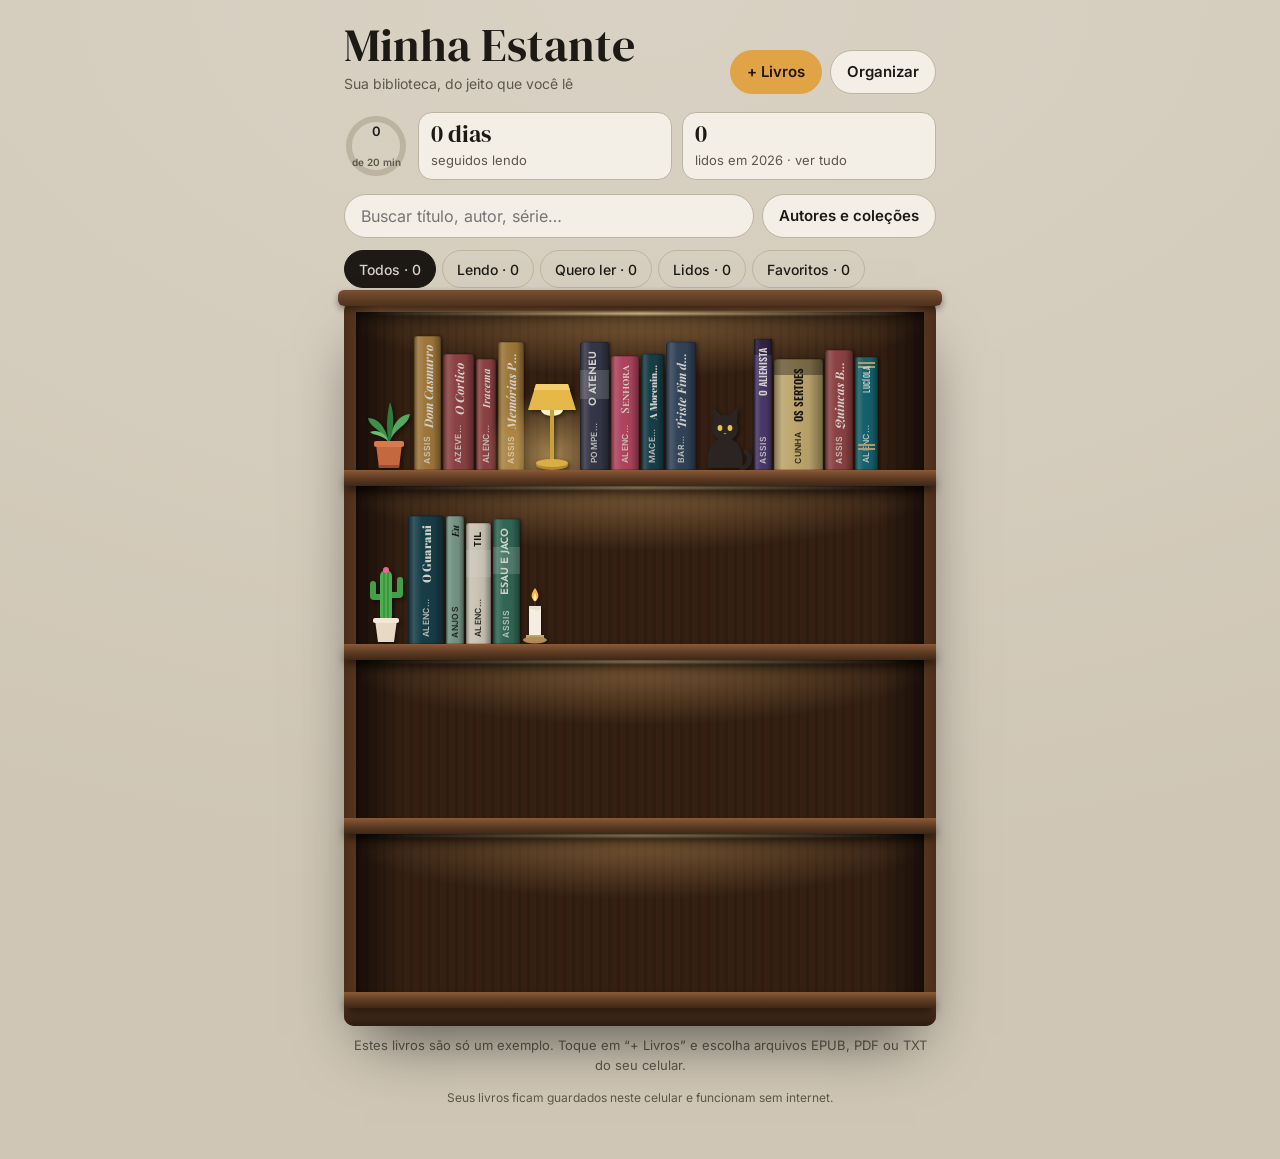
==== index.html @ a970689c "Minha Estante: app offline (PWA) Co-Authored-By: Claude Opus 5.5 <noreply@anthropic.com> Claude-Sess" ====
<!DOCTYPE html>
<html lang="pt-BR">
<head>
<meta charset="utf-8">
<meta name="viewport" content="width=device-width,initial-scale=1,viewport-fit=cover">
<title>Minha Estante</title>
<link rel="stylesheet" href="fonts.css">
<link rel="manifest" href="manifest.webmanifest">
<meta name="theme-color" content="#142a25">
<link rel="icon" href="icon-192.png">
<link rel="apple-touch-icon" href="apple-touch-icon.png">
<meta name="mobile-web-app-capable" content="yes">
<style>
/* VOICE: aconchegante, de leitor para leitor; poucas palavras.
   IDEA: uma estante de madeira de verdade numa parede de biblioteca, com luz quente nas prateleiras.
   PICTURE: a própria estante — lombadas geradas de cada livro, enfeites, luminária que acende.
   COLOUR and TYPE: parede verde-biblioteca, nogueira, luz âmbar; DM Serif Display + Inter; Literata na leitura.
   LAYOUT: coluna de celular — título, "continue lendo", estante, abas; leitor em tela cheia. */
:root{color-scheme:light dark;--wall:light-dark(#d9d2c4,#142a25);--wall2:light-dark(#cfc6b5,#0f211d);--ink:light-dark(#1d1a16,#efe8dc);--mute:light-dark(#5d564c,#a9b5ae);--card:light-dark(#f4efe6,#1b3630);--line:light-dark(#bdb3a1,#2a4a42);--acc:#e0a447;--wood:#5b3a22;--wood2:#3f2716;--back:#22150d}
:root[data-theme=light]{color-scheme:light}:root[data-theme=dark]{color-scheme:dark}
*{box-sizing:border-box;min-width:0}
html{background:var(--wall2)}
body{margin:0;min-height:100vh;background:radial-gradient(120% 900px at 50% 0,var(--wall),var(--wall2));color:var(--ink);font:16px/1.5 Inter,system-ui,sans-serif;overflow-x:clip;-webkit-tap-highlight-color:transparent}
button,input,select{font:inherit;color:inherit}
button{cursor:pointer}
:focus-visible{outline:2px solid var(--acc);outline-offset:2px}
.app{max-width:620px;margin:0 auto;padding:max(22px,env(safe-area-inset-top)) 14px max(40px,env(safe-area-inset-bottom))}
header.top{display:flex;align-items:flex-end;justify-content:space-between;gap:12px;flex-wrap:wrap}
h1{font:400 clamp(34px,9vw,46px)/1.02 "DM Serif Display",Georgia,serif;margin:0;text-wrap:balance}
.sub{color:var(--mute);font-size:14px;margin-top:4px}
.btns{display:flex;gap:8px}
.b{min-height:44px;padding:0 16px;border-radius:999px;border:1px solid var(--line);background:var(--card);font-weight:600;font-size:15px;display:inline-flex;align-items:center;gap:6px}
.b.pri{background:var(--acc);border-color:var(--acc);color:#241605}
.b.on{background:var(--ink);color:var(--wall);border-color:var(--ink)}
.stats{display:grid;grid-template-columns:auto minmax(0,1fr) minmax(0,1fr);gap:10px;margin:18px 0 14px;align-items:center}
.ring{width:64px;height:64px;position:relative}
.ring svg{width:100%;height:100%;transform:rotate(-90deg)}
.ring b{position:absolute;inset:0;display:grid;place-items:center;font-size:13px;line-height:1.1;text-align:center}
.stat{background:var(--card);border:1px solid var(--line);border-radius:14px;padding:8px 12px}
.stat strong{display:block;font:400 24px/1.1 "DM Serif Display",serif}
.stat span{font-size:13px;color:var(--mute)}
.cont{display:grid;grid-template-columns:74px minmax(0,1fr);gap:14px;background:var(--card);border:1px solid var(--line);border-radius:18px;padding:12px;margin-bottom:16px;text-align:left;width:100%}
.cont .cv{width:74px;height:108px}
.cont h3{margin:0;font:400 20px/1.15 "DM Serif Display",serif;overflow:hidden;display:-webkit-box;-webkit-line-clamp:2;-webkit-box-orient:vertical}
.cont p{margin:2px 0 8px;color:var(--mute);font-size:14px}
.bar{height:6px;border-radius:9px;background:var(--line);overflow:hidden}.bar i{display:block;height:100%;background:var(--acc);border-radius:9px}
.cont .meta{display:flex;justify-content:space-between;font-size:13px;margin-top:6px;color:var(--mute)}
.cv{border-radius:4px 8px 8px 4px;overflow:hidden;box-shadow:0 6px 14px rgba(0,0,0,.35);background:#333;flex:none}
.cv img{width:100%;height:100%;object-fit:cover;display:block}
.gcover{width:100%;height:100%;padding:10px 8px;display:flex;flex-direction:column;justify-content:space-between;background:linear-gradient(90deg,rgba(0,0,0,.25),rgba(255,255,255,.08) 8%,transparent 20%),var(--c);color:var(--fg)}
.gcover b{font:400 15px/1.1 "DM Serif Display",serif;overflow:hidden}.gcover small{font-size:10px;opacity:.85}
.tabs{display:flex;gap:6px;overflow-x:auto;padding:2px 0 12px;scrollbar-width:none}
.tabs button{flex:none;min-height:38px;padding:0 14px;border-radius:999px;border:1px solid var(--line);background:transparent;font-size:14px;font-weight:500}
.tabs button[aria-pressed=true]{background:var(--ink);color:var(--wall);border-color:var(--ink)}
/* estante */
.case{position:relative;border-radius:10px;padding:12px 12px 0;background:linear-gradient(90deg,#4a2e1a,#6a4428 6%,#5b3a22 50%,#6a4428 94%,#4a2e1a);box-shadow:0 30px 60px -20px rgba(0,0,0,.6),inset 0 2px 0 rgba(255,255,255,.12)}
.case::before{content:"";position:absolute;left:-6px;right:-6px;top:-10px;height:16px;border-radius:6px;background:linear-gradient(#7a5032,#4f311c);box-shadow:0 3px 6px rgba(0,0,0,.4)}
.shelf{position:relative}
.row{height:158px;display:flex;align-items:flex-end;gap:2px;padding:0 10px;background:linear-gradient(90deg,rgba(0,0,0,.55),transparent 8%,transparent 92%,rgba(0,0,0,.55)),repeating-linear-gradient(90deg,#26170e 0 3px,#2b1a10 3px 9px),var(--back);box-shadow:inset 0 12px 18px -8px rgba(0,0,0,.8);transition:background .5s}
.case.lit .row{background:radial-gradient(70% 55% at 50% 0,rgba(255,200,120,.38),transparent 75%),linear-gradient(90deg,rgba(0,0,0,.5),transparent 8%,transparent 92%,rgba(0,0,0,.5)),repeating-linear-gradient(90deg,#2e1c10 0 3px,#341f12 3px 9px),#2a190e}
.case.lit .row::before{content:"";position:absolute;left:12px;right:12px;top:0;height:3px;background:linear-gradient(90deg,transparent,#ffe2a8,transparent);opacity:.8;filter:blur(1px)}
.plank{height:16px;margin:0 -12px;background:linear-gradient(#8a5a37,#5b3a22 55%,#3f2716);box-shadow:0 6px 10px -2px rgba(0,0,0,.55);position:relative;z-index:1}
.case>.foot{height:18px;margin:0 -12px;border-radius:0 0 10px 10px;background:linear-gradient(#4f311c,#2e1c10)}
.item{flex:none;padding:0;border:0;background:none;position:relative;transform-origin:50% 100%}
.spine{display:flex;flex-direction:column;align-items:center;justify-content:space-between;gap:4px;padding:9px 0 7px;border-radius:3px 3px 1px 1px;background:linear-gradient(90deg,rgba(0,0,0,.3),rgba(255,255,255,.16) 16%,rgba(255,255,255,0) 38%,rgba(0,0,0,.06) 72%,rgba(0,0,0,.38)),var(--c);color:var(--fg);box-shadow:inset 0 0 0 1px rgba(0,0,0,.18),2px 0 3px rgba(0,0,0,.4);transition:transform .2s}
.spine .t,.spine .a{writing-mode:vertical-rl;transform:rotate(180deg);white-space:nowrap;overflow:hidden;text-overflow:ellipsis;line-height:1}
.spine .t{font-size:12px;max-height:calc(100% - 34px)}
.spine .a{font-size:8.5px;opacity:.85;max-height:40px;font-family:Inter,sans-serif;font-weight:600;text-transform:uppercase;letter-spacing:.04em}
.spine.thin .t{font-size:10px}
.s0 .t{font-family:"Bebas Neue",sans-serif;font-size:14px;letter-spacing:.04em}
.s0::before,.s0::after{content:"";position:absolute;left:3px;right:3px;height:2px;background:#d8b46a;top:5px;box-shadow:0 4px 0 #d8b46a}
.s0::after{top:auto;bottom:24px}
.s1 .t{font-family:"Abril Fatface",serif}
.s2 .t{font-family:"Josefin Sans",sans-serif;text-transform:uppercase;font-size:10.5px}
.s2::before{content:"";position:absolute;left:0;right:0;top:22%;height:22%;background:rgba(255,255,255,.18)}
.s3 .t{font-family:"Playfair Display",serif;font-style:italic}
.s4 .t{font-family:Oswald,sans-serif;text-transform:uppercase;font-size:11px}
.s4::before{content:"";position:absolute;left:0;right:0;top:0;height:16px;background:rgba(0,0,0,.35)}
.s5 .t{font-family:"Cormorant SC",serif;font-size:13px}
.spine.img{background:linear-gradient(90deg,rgba(0,0,0,.42),rgba(255,255,255,.2) 12%,rgba(255,255,255,0) 32%,rgba(0,0,0,.08) 70%,rgba(0,0,0,.5)),var(--im) left center/auto 100% no-repeat,var(--c)}
.spine.img::before,.spine.img::after{display:none}
.spine.img .t{background:color-mix(in srgb,var(--c) 84%,transparent);padding:5px 2px;border-radius:2px;max-height:calc(100% - 40px)}
.spine.img .a{background:color-mix(in srgb,var(--c) 84%,transparent);padding:3px 1px;border-radius:2px}
.front{border-radius:2px 6px 6px 2px;overflow:hidden;background:#333;box-shadow:inset 3px 0 4px -2px rgba(0,0,0,.6),4px 4px 8px rgba(0,0,0,.55)}
.front img{width:100%;height:100%;object-fit:cover;display:block}
.front::after{content:"";position:absolute;inset:0;background:linear-gradient(90deg,rgba(0,0,0,.35),rgba(255,255,255,.12) 4%,transparent 12%)}
.front .rib{left:auto;right:10px}
.find{display:flex;gap:8px;margin-bottom:10px}
.find input{flex:1;min-height:44px;border-radius:999px;border:1px solid var(--line);background:var(--card);padding:0 16px;font-size:16px}
.chip{display:inline-flex;align-items:center;gap:6px;margin:0 0 10px;min-height:36px;padding:0 6px 0 14px;border-radius:999px;background:var(--acc);color:#241605;font-size:14px;font-weight:600;border:0}
.chip b{width:26px;height:26px;border-radius:50%;background:rgba(0,0,0,.15);display:grid;place-items:center}
.lst button{display:flex;justify-content:space-between;width:100%;min-height:46px;align-items:center;border:0;border-bottom:1px solid var(--line);background:none;text-align:left;font-size:15px;padding:0 4px}
.lst button span{color:var(--mute);font-size:13px}
.sh2{margin:0 0 12px;font:400 24px 'DM Serif Display',serif}
.tgl{display:flex;justify-content:space-between;align-items:center;min-height:46px;border-bottom:1px solid var(--line);font-size:15px;gap:10px}
.tgl input{width:22px;height:22px;accent-color:var(--acc)}
.fav{width:44px;height:44px;border-radius:50%;border:1px solid var(--line);background:none;font-size:22px;color:var(--mute);flex:none}
.fav.on{color:#e25555;border-color:#e25555}
.kpis{display:grid;grid-template-columns:repeat(2,minmax(0,1fr));gap:8px}
.kpis div{background:var(--wall);border-radius:12px;padding:10px 12px}.kpis strong{display:block;font:400 22px/1.15 'DM Serif Display',serif}.kpis span{font-size:12.5px;color:var(--mute)}
.mbars{display:grid;grid-template-columns:repeat(6,minmax(0,1fr));gap:8px;align-items:end;height:130px;margin-top:6px}
.mbars div{display:flex;flex-direction:column;align-items:center;justify-content:flex-end;height:100%;font-size:12px;color:var(--mute);gap:4px}
.mbars i{display:block;width:100%;max-width:34px;background:var(--acc);border-radius:6px 6px 2px 2px;min-height:3px}
.mbars b{color:var(--ink);font-weight:600}
#rtext mark{background:rgba(240,190,70,.45);color:inherit;border-radius:2px}
#hl{position:absolute;left:50%;bottom:calc(104px + env(safe-area-inset-bottom));transform:translateX(-50%);z-index:4;display:none;min-height:44px;padding:0 18px;border-radius:999px;border:0;background:var(--acc);color:#241605;font-weight:600;box-shadow:0 8px 20px rgba(0,0,0,.35)}
#hl.show{display:block}
.note{display:grid;grid-template-columns:minmax(0,1fr) 40px;align-items:center;border-bottom:1px solid color-mix(in srgb,var(--rm) 30%,transparent)}
.note button{border:0;background:none;color:var(--rf);text-align:left;padding:10px 4px;font-size:14px}
.note small{display:block;color:var(--rm);font-size:12px}
.note .x{text-align:center;color:var(--rm);font-size:18px}
.spine.sample{filter:saturate(.75) brightness(.85)}
.rib{position:absolute;bottom:-4px;left:calc(50% - 3px);width:6px;height:16px;background:#c0392b;clip-path:polygon(0 0,100% 0,100% 100%,50% 75%,0 100%);z-index:2}
.done-dot{position:absolute;top:4px;left:calc(50% - 3px);width:6px;height:6px;border-radius:50%;background:#e9c46a;box-shadow:0 0 0 1px rgba(0,0,0,.3)}
.spine:hover{transform:translateY(-4px)}
.decor svg{width:100%;height:100%;display:block;overflow:visible;filter:drop-shadow(2px 2px 2px rgba(0,0,0,.45))}
.decor.lamp::before{content:"";position:absolute;left:-40px;right:-40px;top:20px;height:130px;background:radial-gradient(closest-side,rgba(255,214,130,.55),transparent);opacity:0;transition:opacity .5s;pointer-events:none}
.case.lit .decor.lamp::before{opacity:1}
.case:not(.lit) .bulb{fill:#8d8576}
.flame{transform-origin:13px 16px;animation:fl 1.6s ease-in-out infinite alternate}
@keyframes fl{to{transform:scale(.88,1.08) rotate(3deg)}}
.editing .item{animation:wig .28s ease-in-out infinite alternate}
.editing .item:nth-child(2n){animation-delay:-.14s}
@keyframes wig{from{transform:rotate(-1.4deg)}to{transform:rotate(1.4deg)}}
.item.sel{animation:none!important;transform:translateY(-10px);filter:drop-shadow(0 0 6px var(--acc))}
.sampnote{color:var(--mute);font-size:13px;text-align:center;margin:10px 0 0}
.editbar{position:sticky;bottom:10px;z-index:5;display:none;gap:8px;justify-content:center;flex-wrap:wrap;margin-top:12px;padding:8px;border-radius:18px;background:var(--card);border:1px solid var(--line);box-shadow:0 10px 30px rgba(0,0,0,.35)}
.editing+.editbar,.editbar.show{display:flex}
.editbar p{flex-basis:100%;margin:0;text-align:center;font-size:13px;color:var(--mute)}
.empty{padding:28px 10px;text-align:center;color:#d8c9b2;font-size:14px;align-self:center;width:100%}
/* folhas */
.ov{position:fixed;inset:0;z-index:20;background:rgba(0,0,0,.55);display:none;align-items:flex-end;justify-content:center}
.ov.open{display:flex}
.sheet{width:100%;max-width:560px;max-height:88vh;overflow:auto;background:var(--card);color:var(--ink);border-radius:22px 22px 0 0;padding:18px 18px calc(18px + env(safe-area-inset-bottom));animation:up .25s ease-out}
@keyframes up{from{transform:translateY(40px);opacity:0}}
.sheet .hd{display:grid;grid-template-columns:96px minmax(0,1fr);gap:14px;align-items:start}
.sheet .cv{width:96px;height:140px}
.fld{display:block;width:100%;border:1px solid var(--line);background:transparent;border-radius:10px;padding:8px 10px;font-size:16px;margin-bottom:8px}
.fld.ttl{font:400 20px/1.2 "DM Serif Display",serif}
.lbl{font-size:13px;color:var(--mute);margin:14px 0 6px}
.seg{display:grid;grid-template-columns:repeat(3,minmax(0,1fr));border:1px solid var(--line);border-radius:12px;overflow:hidden}
.seg button{min-height:44px;border:0;background:none;font-weight:500;font-size:14px}
.seg button[aria-pressed=true]{background:var(--ink);color:var(--card)}
.sw{display:flex;flex-wrap:wrap;gap:8px}
.sw button{width:34px;height:34px;border-radius:50%;border:2px solid transparent;background:var(--c)}
.sw button[aria-pressed=true]{border-color:var(--ink);box-shadow:0 0 0 2px var(--card) inset}
.stars{display:flex;gap:4px}.stars button{width:40px;height:40px;border:0;background:none;font-size:26px;color:var(--line);padding:0}.stars button.on{color:var(--acc)}
.acts{display:flex;gap:10px;margin-top:18px}.acts .b{flex:1;justify-content:center}
.b.warn{color:#c0392b}
.dgrid{display:grid;grid-template-columns:repeat(4,minmax(0,1fr));gap:10px}
.dgrid button{height:96px;border-radius:14px;border:1px solid var(--line);background:#2a190e;padding:10px;display:grid;place-items:end center}
.dgrid svg{max-height:74px;max-width:100%}
.dgrid span{font-size:11px;color:#e8dcc8}
/* leitor */
#reader{position:fixed;inset:0;z-index:30;display:none;flex-direction:column;--rb:#fbf8f2;--rf:#26211b;--rm:#8a8174;background:var(--rb);color:var(--rf)}
#reader.open{display:flex}
#reader.sepia{--rb:#f1e4c8;--rf:#433422;--rm:#8d7856}
#reader.noite{--rb:#1b1d1f;--rf:#d7d2c8;--rm:#7d7a73}
#reader.preto{--rb:#000;--rf:#bdb8ae;--rm:#6d6a64}
.rh{display:flex;align-items:center;gap:4px;padding:6px 8px;padding-top:max(6px,env(safe-area-inset-top));background:var(--rb);transition:margin .25s,opacity .25s;height:calc(56px + env(safe-area-inset-top));flex:none}
#reader.imm .rh{opacity:0;pointer-events:none;margin-top:calc(-56px - env(safe-area-inset-top))}
.rh .tt{flex:1;text-align:center;font-size:13px;color:var(--rm);white-space:nowrap;overflow:hidden;text-overflow:ellipsis}
.ib{width:44px;height:44px;border-radius:50%;border:0;background:transparent;color:var(--rf);font-size:20px;display:grid;place-items:center;flex:none}
#stage{flex:1;position:relative;overflow:hidden;touch-action:manipulation;user-select:text;-webkit-user-select:text}
#pager{position:absolute;inset:0;overflow:hidden}
#rtext{position:relative;font-family:Literata,Georgia,serif;font-size:var(--fs,19px);line-height:1.62;overflow-wrap:break-word;hyphens:auto;column-fill:auto;text-align:justify;will-change:transform}
#reader.sans #rtext{font-family:Inter,system-ui,sans-serif}
#rtext img,#rtext svg{max-width:100%;max-height:calc(var(--ph,600px) - 24px);height:auto;object-fit:contain;break-inside:avoid;display:block;margin:0 auto}
#rtext h1,#rtext h2,#rtext h3{font-family:"DM Serif Display",serif;font-weight:400;line-height:1.2;text-align:left;break-after:avoid}
#rtext a{color:inherit}
#rtext p{margin:0 0 .75em}
#pdfv{position:absolute;inset:0;display:none;place-items:center}
#reader.ispdf #pdfv{display:grid}#reader.ispdf #pager{display:none}
#pc{display:block;box-shadow:0 2px 12px rgba(0,0,0,.18);background:#fff}
#reader.noite #pc,#reader.preto #pc{filter:invert(.9) hue-rotate(180deg)}
.rf{flex:none;background:var(--rb);padding:6px 16px max(10px,env(safe-area-inset-bottom));display:flex;flex-direction:column;gap:2px}
.rch{font-size:12px;color:var(--rm);text-align:center;white-space:nowrap;overflow:hidden;text-overflow:ellipsis;min-height:16px}
#rslider{-webkit-appearance:none;appearance:none;width:100%;height:28px;background:transparent;margin:0}
#rslider::-webkit-slider-runnable-track{height:5px;border-radius:9px;background:linear-gradient(90deg,var(--acc) var(--p,0%),color-mix(in srgb,var(--rm) 35%,transparent) var(--p,0%))}
#rslider::-moz-range-track{height:5px;border-radius:9px;background:linear-gradient(90deg,var(--acc) var(--p,0%),color-mix(in srgb,var(--rm) 35%,transparent) var(--p,0%))}
#rslider::-webkit-slider-thumb{-webkit-appearance:none;width:18px;height:18px;border-radius:50%;background:var(--acc);margin-top:-6.5px;border:2px solid var(--rb)}
#rslider::-moz-range-thumb{width:16px;height:16px;border-radius:50%;background:var(--acc);border:2px solid var(--rb)}
.rinfo{display:flex;justify-content:space-between;font-size:13px;color:var(--rf);gap:10px;white-space:nowrap}
.rinfo span:last-child{color:var(--rm)}
#rset{position:absolute;right:10px;top:calc(56px + env(safe-area-inset-top));width:min(330px,calc(100% - 20px));max-height:70vh;overflow:auto;background:var(--rb);color:var(--rf);border:1px solid var(--rm);border-radius:16px;padding:14px;display:none;box-shadow:0 20px 40px rgba(0,0,0,.35);z-index:5}
#rset.open{display:block}
#rset .lbl{color:var(--rm)}
#rset .tgl{border-color:color-mix(in srgb,var(--rm) 30%,transparent)}
.thm{display:grid;grid-template-columns:repeat(4,minmax(0,1fr));gap:6px}
.thm button{height:44px;border-radius:10px;border:2px solid transparent;font-size:12px}
.thm button[aria-pressed=true]{border-color:var(--acc)}
.szr{display:flex;align-items:center;gap:8px}.szr button{flex:1;min-height:44px;border-radius:10px;border:1px solid var(--rm);background:none;color:var(--rf)}
.toc button{display:block;width:100%;text-align:left;border:0;background:none;color:var(--rf);padding:10px 4px;border-bottom:1px solid color-mix(in srgb,var(--rm) 30%,transparent);font-size:14px}
.toc button.cur{color:var(--acc);font-weight:600}
.rload{position:absolute;inset:0;display:grid;place-items:center;color:var(--rm);pointer-events:none;text-align:center;padding:30px}
.endc{position:absolute;inset:0;z-index:4;display:none;place-items:center;background:var(--rb);text-align:center;padding:30px}
.endc.show{display:grid}
.endc h2{font:400 30px/1.15 "DM Serif Display",serif;margin:0 0 8px}
.endc p{color:var(--rm);margin:0 0 18px}
.endc button{min-height:48px;padding:0 22px;border-radius:999px;border:0;background:var(--acc);color:#241605;font-weight:600;font-size:16px;margin:4px}
.endc button.sec{background:none;border:1px solid var(--rm);color:var(--rf)}
#toast{position:fixed;left:50%;bottom:calc(24px + env(safe-area-inset-bottom));transform:translateX(-50%) translateY(20px);background:#111;color:#f3eee6;padding:10px 16px;border-radius:12px;font-size:14px;opacity:0;transition:.25s;z-index:50;max-width:calc(100% - 32px);text-align:center;pointer-events:none}
#toast.show{opacity:1;transform:translateX(-50%)}
.sync{font-size:12px;color:var(--mute);text-align:center;margin-top:14px}
input[type=file]{position:absolute;width:1px;height:1px;opacity:0;pointer-events:none}
@media(max-width:380px){.stats{grid-template-columns:auto minmax(0,1fr)}.stats .stat:last-child{display:none}}
@media(prefers-reduced-motion:reduce){*{animation:none!important;transition:none!important}}
</style>
</head>
<body>
<div class="app">
  <header class="top">
    <div><h1>Minha Estante</h1><div class="sub" id="sub">Sua biblioteca, do jeito que você lê</div></div>
    <div class="btns">
      <label class="b pri" for="fi">+ Livros</label>
      <button class="b" id="org" aria-pressed="false">Organizar</button>
    </div>
    <input type="file" id="ci" accept="image/*"><input type="file" id="fi" multiple accept=".epub,.pdf,.txt,application/epub+zip,application/pdf,text/plain">
  </header>
  <section class="stats" id="stats"></section>
  <div id="contw"></div>
  <div class="find"><input id="q" type="search" placeholder="Buscar título, autor, série…" aria-label="Buscar livros" autocomplete="off"><button class="b" id="explore">Autores e coleções</button></div>
  <div id="chipw"></div>
  <nav class="tabs" id="tabs"></nav>
  <div class="case lit" id="case"></div>
  <div class="editbar" id="ebar">
    <p id="ehint">Toque num item e depois no lugar para onde ele vai.</p>
    <button class="b" id="addDecor">+ Enfeite</button>
    <button class="b warn" id="rmSel" hidden>Tirar da estante</button>
    <button class="b on" id="doneEdit">Pronto</button>
  </div>
  <p class="sampnote" id="sampnote" hidden>Estes livros são só um exemplo. Toque em “+ Livros” e escolha arquivos EPUB, PDF ou TXT do seu celular.</p>
  <p class="sync" id="sync"></p>
</div>

<div class="ov" id="ov"><div class="sheet" id="sheet" role="dialog" aria-modal="true"></div></div>

<div id="reader" aria-hidden="true">
  <div class="rh">
    <button class="ib" id="rclose" aria-label="Voltar para a estante">←</button>
    <div class="tt" id="rtitle"></div>
    <button class="ib" id="rmark" aria-label="Marcar esta página"><svg width="20" height="22" viewBox="0 0 20 22" fill="none" stroke="currentColor" stroke-width="2"><path d="M3 2h14v18l-7-5-7 5z"/></svg></button>
    <button class="ib" id="rsetb" aria-label="Ajustes de leitura" style="font-family:Literata,serif;font-size:17px">Aa</button>
  </div>
  <div id="stage">
    <div id="pager"><div id="rtext"></div></div>
    <div id="pdfv"><canvas id="pc"></canvas></div>
    <div class="rload" id="rload">Abrindo…</div>
    <div class="endc" id="endc"><div><h2>Fim do livro!</h2><p id="endp"></p><button id="endDone">Marcar como lido</button><button class="sec" id="endBack">Voltar à última página</button></div></div>
  </div>
  <div class="rf">
    <div class="rch" id="rch"></div>
    <input type="range" id="rslider" min="1" max="1" value="1" aria-label="Ir para a página">
    <div class="rinfo"><span id="rinfo1"></span><span id="rinfo2"></span></div>
  </div>
  <div id="rset"></div>
  <button id="hl">Destacar trecho</button>
</div>
<div id="toast" role="status"></div>

<script>
{
const $=s=>document.querySelector(s);
const esc=s=>String(s??'').replace(/[&<>"']/g,c=>({'&':'&amp;','<':'&lt;','>':'&gt;','"':'&quot;',"'":'&#39;'}[c]));
const hash=s=>{let h=2166136261;for(const c of String(s))h=Math.imul(h^c.charCodeAt(0),16777619);return h>>>0};
const uid=()=>Date.now().toString(36)+Math.random().toString(36).slice(2,7);
const dkey=d=>d.getFullYear()+'-'+String(d.getMonth()+1).padStart(2,'0')+'-'+String(d.getDate()).padStart(2,'0');
const today=()=>dkey(new Date());
const isHex=c=>/^#[0-9a-f]{6}$/i.test(c||'');
const PAL=['#8c2f39','#1d4e89','#2a7f62','#c98b2b','#5b3f8c','#d1495b','#00798c','#edae49','#3d405b','#81b29a','#e07a5f','#264653','#f4a261','#6d597a','#b56576','#355070','#e9c46a','#2b9348','#9a031e','#0f4c5c','#f2e8cf','#bc4749','#118ab2','#ef476f'];
const ink=c=>{const n=parseInt(c.slice(1),16),r=n>>16,g=n>>8&255,b=n&255;return (0.299*r+0.587*g+0.114*b)/255>.6?'#1c1a17':'#f8f3ea'};
const SH=158;
const SAMPLES=[['Dom Casmurro','Machado de Assis',70000],['O Cortiço','Aluísio Azevedo',90000],['Iracema','José de Alencar',35000],['Memórias Póstumas de Brás Cubas','Machado de Assis',65000],['O Ateneu','Raul Pompeia',80000],['Senhora','José de Alencar',75000],['A Moreninha','Joaquim Manuel de Macedo',50000],['Triste Fim de Policarpo Quaresma','Lima Barreto',85000],['O Alienista','Machado de Assis',22000],['Os Sertões','Euclides da Cunha',190000],['Quincas Borba','Machado de Assis',78000],['Lucíola','José de Alencar',48000],['O Guarani','José de Alencar',120000],['Eu','Augusto dos Anjos',20000],['Til','José de Alencar',60000],['Esaú e Jacó','Machado de Assis',72000]].map(([title,author,words])=>({id:'smp'+title,title,author,words,sample:true}));
const DECOR={
 planta:{n:'Planta',w:46,h:72,s:'<svg viewBox="0 0 46 72"><path d="M23 44C14 30 4 30 2 20c10 0 17 8 21 24z" fill="#3f8f4a"/><path d="M23 44C31 28 42 28 44 16c-11 1-18 10-21 28z" fill="#55a85c"/><path d="M23 46C19 28 22 12 24 4c5 12 4 28-1 42z" fill="#2f7a3d"/><path d="M23 44c-7-8-15-6-19-10 7-3 15 0 19 10z" fill="#6cbf6a"/><path d="M10 46h26l-3 24H13z" fill="#c4683f"/><rect x="8" y="43" width="30" height="6" rx="2" fill="#d9794c"/><path d="M13 70h20l.5-3h-21z" fill="#9c4c2c"/></svg>'},
 cacto:{n:'Cacto',w:40,h:82,s:'<svg viewBox="0 0 40 82"><rect x="14" y="8" width="12" height="52" rx="6" fill="#4caf50"/><path d="M14 38H8a4 4 0 0 1-4-4V22a3 3 0 0 1 6 0v10h4z" fill="#43a047"/><path d="M26 30h5V18a3 3 0 0 1 6 0v14a4 4 0 0 1-4 4h-7z" fill="#43a047"/><path d="M18 10v48M22 10v48" stroke="#2e7d32"/><circle cx="20" cy="8" r="3" fill="#f06292"/><path d="M9 58h22l-3 22H12z" fill="#e8d9c4"/><rect x="7" y="56" width="26" height="5" rx="2" fill="#f3e7d6"/></svg>'},
 luminaria:{n:'Luminária',w:52,h:100,lamp:1,s:'<svg viewBox="0 0 52 100"><path d="M10 14h32l8 26H2z" fill="#e6b84a"/><path d="M10 14h32l2 6H8z" fill="#f3cf6e"/><path class="bulb" d="M15 40a11 6 0 0 0 22 0z" fill="#fff3c4"/><rect x="24" y="40" width="4" height="52" fill="#c9a03a"/><ellipse cx="26" cy="95" rx="16" ry="5" fill="#b38a2e"/><ellipse cx="26" cy="93" rx="16" ry="4" fill="#d9ae45"/></svg>'},
 gato:{n:'Gato',w:54,h:66,s:'<svg viewBox="0 0 54 66"><path d="M44 64c8-2 10-12 4-16" stroke="#2a2522" stroke-width="5" fill="none" stroke-linecap="round"/><path d="M10 64c-2-14 2-30 17-30s19 16 17 30z" fill="#2a2522"/><circle cx="27" cy="24" r="13" fill="#2a2522"/><path d="M15 18l-1-15 10 9zM39 18l1-15-10 9z" fill="#2a2522"/><ellipse cx="22" cy="24" rx="2.4" ry="3" fill="#e9c23f"/><ellipse cx="32" cy="24" rx="2.4" ry="3" fill="#e9c23f"/><path d="M25.5 29h3l-1.5 1.6z" fill="#d88"/></svg>'},
 vela:{n:'Vela',w:26,h:58,s:'<svg viewBox="0 0 26 58"><path class="flame" d="M13 2c4 6 5 9 0 14-5-5-4-8 0-14z" fill="#ffb347"/><path d="M13 7c2 4 2 6 0 8-2-2-2-4 0-8z" fill="#fff2b0"/><rect x="12.4" y="15" width="1.2" height="5" fill="#333"/><rect x="7" y="20" width="12" height="30" rx="1.5" fill="#f4ede1"/><path d="M7 22c3 2 4 0 6 2s4 0 6-1v-3H7z" fill="#e9dfcf"/><rect x="4" y="49" width="18" height="4" fill="#c9a46a"/><ellipse cx="13" cy="54" rx="12" ry="3.5" fill="#b08d57"/></svg>'},
 globo:{n:'Globo',w:48,h:82,s:'<svg viewBox="0 0 48 82"><circle cx="24" cy="30" r="20" fill="#2f6f9f"/><path d="M12 22c4-6 10-4 12 0s-2 8-6 8-4 6-8 4-2-8 2-12zM28 14c6 0 10 4 9 8s-6 2-8 6-4 0-4-4 0-10 3-10zM30 38c4-2 8 0 6 4s-6 4-8 2 0-4 2-6z" fill="#7cb46b"/><path d="M6 32a18 22 0 0 0 36 6" stroke="#b88b3a" stroke-width="2.5" fill="none"/><rect x="22.5" y="50" width="3" height="22" fill="#8a6428"/><ellipse cx="24" cy="76" rx="14" ry="5" fill="#6d4c1d"/></svg>'},
 ampulheta:{n:'Ampulheta',w:34,h:62,s:'<svg viewBox="0 0 34 62"><path d="M7 7h20c0 12-8 16-8 24s8 12 8 24H7c0-12 8-16 8-24S7 19 7 7z" fill="rgba(220,235,245,.3)" stroke="rgba(255,255,255,.55)"/><path d="M11 14h12c-1 6-5 9-6 12-1-3-5-6-6-12zM9 54c1-6 4-9 8-11 4 2 7 5 8 11z" fill="#e3b866"/><rect x="4" y="7" width="2" height="48" fill="#5d3a1e"/><rect x="28" y="7" width="2" height="48" fill="#5d3a1e"/><rect x="2" y="2" width="30" height="5" rx="1.5" fill="#7a4e2a"/><rect x="2" y="55" width="30" height="5" rx="1.5" fill="#7a4e2a"/></svg>'},
 pilha:{n:'Pilha de livros',w:66,h:42,s:'<svg viewBox="0 0 66 42"><rect x="2" y="30" width="62" height="11" rx="1.5" fill="#1d4e89"/><rect x="2" y="33" width="62" height="1.5" fill="#d9b25f"/><rect x="6" y="19" width="54" height="11" rx="1.5" fill="#8c2f39"/><rect x="50" y="19" width="2" height="11" fill="#e8d6b0"/><rect x="4" y="8" width="58" height="11" rx="1.5" fill="#2a7f62"/><rect x="4" y="12" width="58" height="1.2" fill="#e9c46a"/></svg>'}
};
const STATUS={quero:'Quero ler',lendo:'Lendo',lido:'Lidos',fav:'Favoritos'};
const LS='estante.v1';
function defaults(){const d={},ids=[];for(const t of ['planta','luminaria','gato','cacto','vela']){d['d'+t]={t};ids.push('d'+t)}return{v:1,books:{},order:ids,decor:d,light:true,read:{bg:'papel',size:19,font:'serif'},stats:{days:{},pages:{},wpm:230,goal:20},upd:0}}
function normalize(s){const d=defaults();s=Object.assign(d,s);s.read=Object.assign(d.read,s.read);s.stats=Object.assign(d.stats,s.stats);
 const seen=new Set();s.order=(s.order||[]).filter(id=>(s.books[id]||s.decor[id])&&!seen.has(id)&&seen.add(id));
 for(const id of Object.keys(s.books))if(!seen.has(id))s.order.push(id);for(const id of Object.keys(s.decor))if(!seen.has(id))s.order.push(id);return s}
let S=defaults();
try{const j=JSON.parse(localStorage.getItem(LS));if(j&&j.v===1)S=normalize(j)}catch(e){}
let tab='todos',query='',filt=null,editing=false,sel=null,docRef=null,AS=null,saveT=null,saving=false,dirty=false;

function save(){S.upd=Date.now();try{localStorage.setItem(LS,JSON.stringify(S))}catch(e){}dirty=true;clearTimeout(saveT);saveT=setTimeout(flush,1500)}
async function flush(){if(!docRef||saving||!dirty)return;saving=true;dirty=false;try{await docRef.set(JSON.parse(JSON.stringify(S)))}catch(e){console.warn('db',e);if(e&&e.code==='invalid_argument'){docRef=null;setSync(false)}}saving=false;if(dirty)flush()}
function setSync(on){$('#sync').textContent='Seus livros ficam guardados neste celular e funcionam sem internet.'}
setSync(false);

/* ---- arquivos ---- */
const IDB={p:null,open(){return this.p||(this.p=new Promise((res,rej)=>{const r=indexedDB.open('estante',1);r.onupgradeneeded=()=>r.result.createObjectStore('f');r.onsuccess=()=>res(r.result);r.onerror=()=>rej(r.error)}))},
 async run(mode,fn){const d=await this.open();return new Promise((res,rej)=>{const t=d.transaction('f',mode);const r=fn(t.objectStore('f'));t.oncomplete=()=>res(r&&r.result);t.onerror=()=>rej(t.error)})},
 put(k,v){return this.run('readwrite',s=>s.put(v,k))},get(k){return this.run('readonly',s=>s.get(k))},del(k){return this.run('readwrite',s=>s.delete(k))}};
const toB64=b=>new Promise((res,rej)=>{const r=new FileReader();r.onload=()=>res(String(r.result).split(',')[1]);r.onerror=rej;r.readAsDataURL(b)});
function b64Blob(t,type){const s=atob(t.trim()),u=new Uint8Array(s.length);for(let i=0;i<s.length;i++)u[i]=s.charCodeAt(i);return new Blob([u],{type})}
async function putBlob(blob,type){
 if(AS&&blob.size<19.5e6){
  try{const r=await AS.upload(new Blob([blob],{type}));if(r&&r.id)return 'a:'+r.id}catch(e){}
  if(type==='application/epub+zip'&&blob.size<14e6){try{const r=await AS.upload(new Blob([await toB64(blob)],{type:'text/plain'}));if(r&&r.id)return 'b:'+r.id}catch(e){}}
 }
 const k=uid();await IDB.put(k,blob);return 'i:'+k}
async function getBlob(ref,type){const p=ref[0],id=ref.slice(2);
 if(p==='i'){const b=await IDB.get(id);if(!b)throw new Error('local');return b}
 const r=await fetch('/_blob/'+encodeURIComponent(id));if(!r.ok)throw new Error('net');
 return p==='b'?b64Blob(await r.text(),type):r.blob()}
async function delBlob(ref){if(!ref)return;try{if(ref[0]==='i')await IDB.del(ref.slice(2));else if(AS)await AS.delete(ref.slice(2))}catch(e){}}
const cvCache={};
async function coverURL(ref){if(cvCache[ref])return cvCache[ref];let u;if(ref[0]==='a')u='/_blob/'+encodeURIComponent(ref.slice(2));else u=URL.createObjectURL(await getBlob(ref,'image/jpeg'));return cvCache[ref]=u}
function hydrate(root){root.querySelectorAll('img[data-cv]').forEach(async im=>{try{im.src=await coverURL(im.dataset.cv)}catch(e){im.remove()}});
 root.querySelectorAll('[data-sp]').forEach(async el=>{try{const u=await coverURL(el.dataset.sp);el.style.setProperty('--im','url("'+u.replace(/"/g,'%22')+'")')}catch(e){}})}

/* ---- bibliotecas ---- */
const libs={};
function loadScript(src){return libs[src]||(libs[src]=new Promise((res,rej)=>{const s=document.createElement('script');s.src=src;s.onload=res;s.onerror=()=>{delete libs[src];rej(new Error('lib'))};document.head.appendChild(s)}))}
const CDN='https://cdnjs.cloudflare.com/ajax/libs/';
const loadZip=()=>loadScript('lib/jszip.min.js');
async function loadPdf(){await loadScript('lib/pdf.min.js');pdfjsLib.GlobalWorkerOptions.workerSrc='lib/pdf.worker.min.js'}

/* ---- EPUB ---- */
function resolve(base,href){href=decodeURIComponent(String(href).split('#')[0]);if(href.startsWith('/'))return href.slice(1);const parts=(base?base.split('/'):[]).concat(href.split('/'));const out=[];for(const p of parts){if(p==='..')out.pop();else if(p&&p!=='.')out.push(p)}return out.join('/')}
const dir=p=>p.includes('/')?p.slice(0,p.lastIndexOf('/')):'';
const xml=t=>new DOMParser().parseFromString(t,'application/xml');
const byTag=(d,t)=>Array.from(d.getElementsByTagNameNS('*',t));
async function epubOpen(blob){await loadZip();const zip=await JSZip.loadAsync(blob);
 const cf=zip.file('META-INF/container.xml');if(!cf)throw new Error('epub');
 const opfPath=byTag(xml(await cf.async('text')),'rootfile')[0].getAttribute('full-path');
 const opf=xml(await zip.file(opfPath).async('text'));const base=dir(opfPath);
 const man={};byTag(opf,'item').forEach(i=>man[i.getAttribute('id')]={path:resolve(base,i.getAttribute('href')),type:i.getAttribute('media-type')||'',props:i.getAttribute('properties')||''});
 const spineEl=byTag(opf,'spine')[0];
 const spine=byTag(opf,'itemref').filter(r=>r.getAttribute('linear')!=='no').map(r=>man[r.getAttribute('idref')]).filter(m=>m&&/html|xml/.test(m.type)&&zip.file(m.path)).map(m=>m.path);
 const txt=t=>(byTag(opf,t)[0]||{}).textContent||'';
 let coverId=null;byTag(opf,'meta').forEach(m=>{if(m.getAttribute('name')==='cover')coverId=m.getAttribute('content')});
 let cover=Object.values(man).find(m=>/cover-image/.test(m.props))||(coverId&&man[coverId])||Object.values(man).find(m=>/^image\//.test(m.type)&&/cover/i.test(m.path));
 const toc={};
 try{const nav=Object.values(man).find(m=>/\bnav\b/.test(m.props));
  if(nav){const d=new DOMParser().parseFromString(await zip.file(nav.path).async('text'),'text/html');d.querySelectorAll('nav a[href]').forEach(a=>{const p=resolve(dir(nav.path),a.getAttribute('href'));if(!toc[p])toc[p]=a.textContent.trim()})}
  else{const ncx=man[spineEl&&spineEl.getAttribute('toc')]||Object.values(man).find(m=>/ncx/.test(m.type));if(ncx){const d=xml(await zip.file(ncx.path).async('text'));byTag(d,'navPoint').forEach(n=>{const c=byTag(n,'content')[0],l=byTag(n,'text')[0];if(c&&l){const p=resolve(dir(ncx.path),c.getAttribute('src'));if(!toc[p])toc[p]=l.textContent.trim()}})}}}catch(e){}
 return {zip,spine,toc,title:txt('title').trim(),author:txt('creator').trim(),cover:cover&&zip.file(cover.path)?cover.path:null}}
async function epubMeta(file){const E=await epubOpen(file);const chw=[];
 for(const p of E.spine){const t=await E.zip.file(p).async('text');chw.push(Math.max(1,countWords(t.replace(/<head[\s\S]*?<\/head>/i,'').replace(/<[^>]+>/g,' '))))}
 let cover=null;if(E.cover){try{cover=await shrink(await E.zip.file(E.cover).async('blob'))}catch(e){}}
 return {title:E.title,author:E.author,chw,words:chw.reduce((a,b)=>a+b,0),cover}}
const countWords=t=>(t.match(/[\p{L}\p{N}]+/gu)||[]).length;
async function shrink(blob,W=720){const bm=await createImageBitmap(blob);const w=Math.min(W,bm.width),h=Math.round(bm.height*w/bm.width);const c=document.createElement('canvas');c.width=w;c.height=Math.min(h,Math.round(w*1.7));const x=c.getContext('2d');x.imageSmoothingQuality='high';x.drawImage(bm,0,0,w,h);return await new Promise(r=>c.toBlob(r,'image/jpeg',.88))}
async function avgColor(blob){try{const bm=await createImageBitmap(blob);const c=document.createElement('canvas');c.width=c.height=8;const x=c.getContext('2d');x.drawImage(bm,0,0,8,8);const d=x.getImageData(0,0,8,8).data;let r=0,g=0,b=0;for(let i=0;i<d.length;i+=4){r+=d[i];g+=d[i+1];b+=d[i+2]}const n=d.length/4,f=v=>Math.round(v/n*.85).toString(16).padStart(2,'0');return '#'+f(r)+f(g)+f(b)}catch(e){return null}}
async function pdfMeta(file){await loadPdf();const pdf=await pdfjsLib.getDocument({data:new Uint8Array(await file.arrayBuffer()),isEvalSupported:false}).promise;
 let title='',author='';try{const m=await pdf.getMetadata();title=(m.info&&m.info.Title)||'';author=(m.info&&m.info.Author)||''}catch(e){}
 let cover=null;try{const pg=await pdf.getPage(1);const v1=pg.getViewport({scale:1});const vp=pg.getViewport({scale:720/v1.width});const c=document.createElement('canvas');c.width=vp.width;c.height=vp.height;await pg.render({canvasContext:c.getContext('2d'),viewport:vp}).promise;cover=await new Promise(r=>c.toBlob(r,'image/jpeg',.88))}catch(e){}
 if(/^(about:blank|untitled|sem t[íi]tulo|document\d*|microsoft word.*\.docx?)$/i.test(title.trim())||/^https?:/i.test(title))title='';title=title.replace(/^microsoft (word|powerpoint) - /i,'').trim();
 const pages=pdf.numPages;pdf.destroy();return {title,author,pages,words:pages*280,cover}}
async function readTxt(blob){const buf=await blob.arrayBuffer();let t=new TextDecoder('utf-8').decode(buf);if((t.match(/\uFFFD/g)||[]).length>20)t=new TextDecoder('windows-1252').decode(buf);return t}
const cleanName=n=>n.replace(/\.[^.]+$/,'').replace(/[_]+/g,' ').replace(/\s*[-–]\s*z-?lib.*$/i,'').replace(/\s+/g,' ').trim();

async function importFiles(files){
 const list=Array.from(files);let ok=0;
 for(const [i,f] of list.entries()){
  toast(`Colocando na estante… ${list.length>1?(i+1)+' de '+list.length:''}`,60000);
  const ext=(f.name.split('.').pop()||'').toLowerCase();const fmt={epub:'epub',pdf:'pdf',txt:'txt'}[ext];
  if(!fmt){toast('“'+f.name+'” não é EPUB, PDF ou TXT');continue}
  try{
   let m={};if(fmt==='epub')m=await epubMeta(f);else if(fmt==='pdf')m=await pdfMeta(f);else m={words:countWords(await readTxt(f))};
   const type={epub:'application/epub+zip',pdf:'application/pdf',txt:'text/plain'}[fmt];
   const file=await putBlob(f,type);let cover=null,color=null;
   if(m.cover){color=await avgColor(m.cover);cover=await putBlob(m.cover,'image/jpeg')}
   const id='b'+uid();
   S.books[id]={id,title:(m.title||cleanName(f.name)).slice(0,200),author:(m.author||'').slice(0,120),fmt,file,cover,color:color||PAL[hash(id)%PAL.length],status:'quero',added:Date.now(),pct:0,pos:null,words:m.words||0,chw:m.chw||null,pages:m.pages||0,rating:0,opened:0,hq:1,fav:false,series:'',coll:'',notes:[]};
   S.order.splice(firstBookIndex(),0,id);ok++;save();render();
  }catch(e){console.warn(e);toast(e.message==='lib'?'Não consegui carregar o leitor. Abra o app uma vez com internet.':'Não consegui ler “'+f.name+'”.');await new Promise(r=>setTimeout(r,1800))}
 }
 if(ok)toast(ok===1?'Livro na estante!':ok+' livros na estante!');
}
function firstBookIndex(){const i=S.order.findIndex(id=>S.books[id]);return i<0?S.order.length:i}

/* ---- estante ---- */
const pagesOf=b=>b.pages||Math.max(1,Math.round((b.words||60000)/250));
const spineW=b=>Math.round(Math.min(52,Math.max(16,14+pagesOf(b)*0.046)));
const spineH=b=>{const h=hash(b.id);return Math.round((SH-8)*(0.72+(h>>>5)%24/100))};
const itemW=b=>b.front&&b.cover?Math.round(spineH(b)*0.67):spineW(b);
const lastName=a=>{const p=a.split(/[,;&]/)[0].trim().split(/\s+/);return p[p.length-1]||''};
function colorOf(b){return isHex(b.color)?b.color:PAL[hash(b.id)%PAL.length]}
function spineHTML(b){const h=hash(b.id),w=spineW(b),c=colorOf(b),ht=spineH(b);
 const mk=`${!b.sample&&b.status==='lendo'?'<i class="rib"></i>':''}${b.status==='lido'?'<i class="done-dot"></i>':''}`;
 if(b.front&&b.cover)return `<button class="item front" data-id="${esc(b.id)}" style="width:${itemW(b)}px;height:${ht}px" aria-label="${esc(b.title)}"><img alt="" data-cv="${esc(b.cover)}">${mk}</button>`;
 const im=b.cover&&b.spine!=='cor';
 return `<button class="item spine s${h%6}${im?' img':''}${b.sample?' sample':''}${w<26?' thin':''}" ${im?`data-sp="${esc(b.cover)}"`:''} data-id="${esc(b.id)}" style="--c:${c};--fg:${ink(c)};width:${w}px;height:${ht}px" aria-label="${esc(b.title)}"><span class="t">${esc(b.title)}</span>${b.author?`<span class="a">${esc(lastName(b.author))}</span>`:''}${!b.sample&&b.status==='lendo'?'<i class="rib"></i>':''}${b.status==='lido'?'<i class="done-dot"></i>':''}</button>`}
function decorHTML(id,d){const D=DECOR[d.t]||DECOR.planta;return `<button class="item decor${D.lamp?' lamp':''}" data-id="${esc(id)}" style="width:${D.w}px;height:${D.h}px" aria-label="${D.n}">${D.s}</button>`}
const norm=t=>String(t||'').normalize('NFD').replace(/[\u0300-\u036f]/g,'').toLowerCase();
function matches(b){if(tab==='fav'?!b.fav:tab!=='todos'&&b.status!==tab)return false;
 if(filt&&norm(b[filt.f])!==norm(filt.v))return false;
 if(query){const q=norm(query);return [b.title,b.author,b.series,b.coll].some(x=>norm(x).includes(q))}return true}
function viewItems(){const books=Object.values(S.books);
 if(tab!=='todos'||query||filt)return S.order.filter(id=>S.books[id]&&matches(S.books[id])).map(id=>({k:'b',id,w:itemW(S.books[id]),html:spineHTML(S.books[id])}));
 const out=[];const dec=id=>({k:'d',id,w:(DECOR[S.decor[id].t]||DECOR.planta).w,html:decorHTML(id,S.decor[id])});
 if(!books.length){let si=0;for(const id of S.order){if(S.decor[id])out.push(dec(id));for(let j=0;j<4&&si<SAMPLES.length;j++){const b=SAMPLES[si++];out.push({k:'s',id:b.id,w:spineW(b),html:spineHTML(b)})}}return out}
 for(const id of S.order){if(S.books[id])out.push({k:'b',id,w:itemW(S.books[id]),html:spineHTML(S.books[id])});else if(S.decor[id])out.push(dec(id))}
 return out}
function renderCase(){const cs=$('#case');const W=Math.max(200,cs.clientWidth-24-20);const items=viewItems();const shelves=[[]];let x=0;
 for(const it of items){if(x+it.w>W&&shelves[shelves.length-1].length){shelves.push([]);x=0}shelves[shelves.length-1].push(it);x+=it.w+2}
 while(shelves.length<4)shelves.push([]);
 cs.className='case'+(S.light?' lit':'')+(editing?' editing':'');
 cs.innerHTML=shelves.map((s,i)=>`<div class="shelf"><div class="row" data-shelf="${i}">${s.map(it=>it.html).join('')}${!items.length&&i===1?`<div class="empty">${query||filt?'Nenhum livro encontrado.':'Nenhum livro em “'+STATUS[tab]+'” ainda.'}</div>`:''}</div><div class="plank"></div></div>`).join('')+'<div class="foot"></div>';
 if(sel){const e=cs.querySelector(`[data-id="${CSS.escape(sel)}"]`);if(e)e.classList.add('sel');else sel=null}
 $('#rmSel').hidden=!sel;$('#sampnote').hidden=!!Object.keys(S.books).length;hydrate(cs)}
function lastShelfItem(shelfIdx){const row=$(`#case .row[data-shelf="${shelfIdx}"]`);const it=row&&row.querySelectorAll('.item');return it&&it.length?it[it.length-1].dataset.id:null}

function fmtTime(min){min=Math.max(1,Math.round(min));if(min<60)return min+' min';const h=Math.floor(min/60),m=min%60;return h+' h'+(m?' '+m+' min':'')}
function totalWords(b){return b.words||(b.pages?b.pages*280:60000)}
const pagesTot=b=>b.fmt==='pdf'?(b.pages||pagesOf(b)):(b.sp||pagesOf(b));
const pagesLeft=b=>Math.max(0,Math.round((1-(b.pct||0))*pagesTot(b)));
const leftMin=b=>(1-(b.pct||0))*totalWords(b)/(S.stats.wpm||230);
function coverHTML(b){const c=colorOf(b);return b.cover?`<img alt="" data-cv="${esc(b.cover)}">`:`<div class="gcover" style="--c:${c};--fg:${ink(c)}"><b>${esc(b.title)}</b><small>${esc(b.author)}</small></div>`}
function renderTop(){const books=Object.values(S.books);const n=books.length;const yr=String(new Date().getFullYear());
 const lidosAno=books.filter(b=>b.status==='lido'&&b.finished&&new Date(b.finished).getFullYear()==yr).length;
 $('#sub').textContent=n?`${n} ${n===1?'livro':'livros'} · ${books.filter(b=>b.status==='lido').length} lidos`:'Sua biblioteca, do jeito que você lê';
 const m=Math.floor((S.stats.days[today()]||0)/60),g=S.stats.goal||20,p=Math.min(1,m/g),C=2*Math.PI*27;
 let st=0;const d=new Date();if(!(S.stats.days[dkey(d)]>=60))d.setDate(d.getDate()-1);while(S.stats.days[dkey(d)]>=60){st++;d.setDate(d.getDate()-1)}
 $('#stats').innerHTML=`<button class="ring" id="goal" aria-label="Meta diária: ${g} minutos. Toque para mudar" style="border:0;background:none;padding:0"><svg viewBox="0 0 64 64"><circle cx="32" cy="32" r="27" fill="none" stroke="var(--line)" stroke-width="6"/><circle cx="32" cy="32" r="27" fill="none" stroke="var(--acc)" stroke-width="6" stroke-linecap="round" stroke-dasharray="${C}" stroke-dashoffset="${C*(1-p)}"/></svg><b>${m}<br><small style="font-size:10px;color:var(--mute)">de ${g} min</small></b></button><button class="stat" data-stats style="text-align:left;font:inherit;color:inherit"><strong>${st} ${st===1?'dia':'dias'}</strong><span>seguidos lendo</span></button><button class="stat" data-stats style="text-align:left;font:inherit;color:inherit"><strong>${lidosAno}</strong><span>lidos em ${yr} · ver tudo</span></button>`;
 const cur=books.filter(b=>b.status==='lendo').sort((a,b)=>(b.opened||0)-(a.opened||0))[0];
 $('#contw').innerHTML=cur?`<button class="cont" data-open="${esc(cur.id)}"><div class="cv">${coverHTML(cur)}</div><div><p style="margin:0 0 2px;font-size:12px;font-weight:600;color:var(--acc)">Continue lendo</p><h3>${esc(cur.title)}</h3><p>${esc(cur.author)}</p><div class="bar"><i style="width:${Math.round((cur.pct||0)*100)}%"></i></div><div class="meta"><span>${Math.round((cur.pct||0)*100)}%</span><span>faltam ${pagesLeft(cur)} pág. · ~${fmtTime(leftMin(cur))}</span></div></div></button>`:'';
 hydrate($('#contw'));
 const cnt=k=>k==='todos'?n:books.filter(b=>b.status===k).length;
 $('#chipw').innerHTML=filt?`<button class="chip" id="clrf">${filt.f==='author'?'Autor':filt.f==='series'?'Série':'Coleção'}: ${esc(filt.v)} <b aria-label="Limpar filtro">×</b></button>`:'';
 const cntf=k=>k==='todos'?n:k==='fav'?books.filter(b=>b.fav).length:books.filter(b=>b.status===k).length;
 $('#tabs').innerHTML=['todos','lendo','quero','lido','fav'].map(k=>`<button data-tab="${k}" aria-pressed="${tab===k}">${k==='todos'?'Todos':STATUS[k]} · ${cntf(k)}</button>`).join('');}
function render(){renderTop();renderCase()}

/* ---- interações da estante ---- */
$('#fi').addEventListener('change',e=>{if(e.target.files.length)importFiles(e.target.files);e.target.value=''});
$('#tabs').addEventListener('click',e=>{const t=e.target.closest('[data-tab]');if(!t)return;tab=t.dataset.tab;if(tab!=='todos')setEdit(false);render()});
$('#q').addEventListener('input',e=>{query=e.target.value.trim();if(query)setEdit(false);renderCase()});
$('#chipw').addEventListener('click',e=>{if(e.target.closest('#clrf')){filt=null;render()}});
$('#explore').onclick=()=>{const books=Object.values(S.books);const grp=f=>{const m={};for(const b of books){const v=(b[f]||'').trim();if(v)m[v]=(m[v]||0)+1}return Object.entries(m).sort((a,b)=>a[0].localeCompare(b[0],'pt'))};
 const sec=(f,t)=>{const g=grp(f);return `<div class="lbl">${t}</div>`+(g.length?`<div class="lst">${g.map(([v,c])=>`<button data-ff="${f}" data-fv="${esc(v)}">${esc(v)} <span>${c}</span></button>`).join('')}</div>`:`<div style="font-size:14px;color:var(--mute)">Nenhum ainda${f!=='author'?' — defina na ficha de cada livro.':'.'}</div>`)};
 openOv(`<h2 class="sh2">Autores e coleções</h2>${sec('author','Autores')}${sec('series','Séries')}${sec('coll','Coleções')}`)};
$('#stats').addEventListener('click',e=>{if(e.target.closest('[data-stats]'))openStats()});
function openStats(){const D=S.stats.days,P=S.stats.pages||{},now=new Date();let tot=0,mon=0,pg14=0,min14=0;const mk=dkey(now).slice(0,7);
 for(const [k,v] of Object.entries(D)){tot+=v;if(k.startsWith(mk))mon+=v}
 for(let i=0;i<14;i++){const d=new Date();d.setDate(d.getDate()-i);const k=dkey(d);pg14+=P[k]||0;min14+=(D[k]||0)/60}
 const books=Object.values(S.books);const months=[];for(let i=5;i>=0;i--){const d=new Date(now.getFullYear(),now.getMonth()-i,1);months.push([d,books.filter(b=>b.status==='lido'&&b.finished&&new Date(b.finished).getFullYear()===d.getFullYear()&&new Date(b.finished).getMonth()===d.getMonth()).length])}
 const mx=Math.max(1,...months.map(m=>m[1]));const MN=['jan','fev','mar','abr','mai','jun','jul','ago','set','out','nov','dez'];
 const cur=books.filter(b=>b.status==='lendo').sort((a,b)=>(b.opened||0)-(a.opened||0))[0];const perDay=min14/14;
 let prev='';if(cur&&perDay>=1){const d=new Date();d.setDate(d.getDate()+Math.ceil(leftMin(cur)/perDay));prev=`<div class="lbl">Previsão</div><div style="font-size:15px">No seu ritmo atual, você termina <b>${esc(cur.title)}</b> por volta de <b>${d.toLocaleDateString('pt-BR',{day:'numeric',month:'long'})}</b>.</div>`}
 const h=m=>m>=60?Math.floor(m/60)+' h '+Math.round(m%60)+' min':Math.round(m)+' min';
 openOv(`<h2 class="sh2">Suas leituras</h2><div class="kpis"><div><strong>${h(tot/60)}</strong><span>lendo, no total</span></div><div><strong>${h(mon/60)}</strong><span>neste mês</span></div><div><strong>${Math.round(P[today()]||0)}</strong><span>páginas hoje</span></div><div><strong>${Math.round(pg14/14)}</strong><span>páginas por dia (média de 14 dias)</span></div><div><strong>${books.filter(b=>b.status==='lido').length}</strong><span>livros lidos</span></div><div><strong>${S.stats.wpm}</strong><span>palavras por minuto</span></div></div>
 <div class="lbl">Livros terminados por mês</div><div class="mbars">${months.map(([d,c])=>`<div><b>${c}</b><i style="height:${c/mx*90}%"></i>${MN[d.getMonth()]}</div>`).join('')}</div>${prev}`)}
$('#contw').addEventListener('click',e=>{const t=e.target.closest('[data-open]');if(t)openBook(t.dataset.open)});
$('#stats').addEventListener('click',e=>{if(!e.target.closest('#goal'))return;const opts=[10,15,20,30,45,60];S.stats.goal=opts[(opts.indexOf(S.stats.goal)+1)%opts.length];save();renderTop();toast('Meta diária: '+S.stats.goal+' min')});
function setEdit(on){editing=on;sel=null;$('#org').classList.toggle('on',on);$('#org').setAttribute('aria-pressed',on);$('#ebar').classList.toggle('show',on);if(on&&tab!=='todos'){tab='todos';renderTop()}renderCase()}
$('#org').onclick=()=>setEdit(!editing);$('#doneEdit').onclick=()=>setEdit(false);
function moveTo(id,beforeId){const o=S.order;const i=o.indexOf(id);if(i<0)return;o.splice(i,1);let j=beforeId?o.indexOf(beforeId):o.length;if(j<0)j=o.length;o.splice(j,0,id)}
$('#case').addEventListener('click',e=>{const it=e.target.closest('.item');const id=it&&it.dataset.id;
 if(editing){
  if(!Object.keys(S.books).length&&id&&id.startsWith('smp')){toast('Importe seus livros para organizá-los');return}
  if(it){if(!sel){sel=id}else if(sel===id){sel=null}else{const o=S.order,a=o.indexOf(sel),b=o.indexOf(id);moveTo(sel,a<b?o[b+1]||null:id);sel=null;save()}renderCase();return}
  const row=e.target.closest('.row');if(row&&sel){const last=lastShelfItem(+row.dataset.shelf);const o=S.order;if(last&&last!==sel){moveTo(sel,o[o.indexOf(last)+1]||null)}else if(!last){moveTo(sel,null)}sel=null;save();renderCase()}return}
 if(!it)return;
 if(S.decor[id]){if(DECOR[S.decor[id].t]&&DECOR[S.decor[id].t].lamp){S.light=!S.light;save();renderCase()}return}
 if(id.startsWith('smp')){toast('É só um exemplo — toque em “+ Livros” para trazer os seus');return}
 openSheet(id)});
$('#rmSel').onclick=()=>{if(!sel)return;if(S.decor[sel]){delete S.decor[sel];S.order=S.order.filter(x=>x!==sel);sel=null;save();renderCase()}else if(S.books[sel]){const id=sel;setEdit(false);openSheet(id)}};
$('#addDecor').onclick=()=>{openOv(`<h2 style="margin:0 0 12px;font:400 24px 'DM Serif Display',serif">Enfeites</h2><div class="dgrid">${Object.entries(DECOR).map(([k,d])=>`<button data-add="${k}"><div style="height:66px;display:grid;place-items:end center">${d.s.replace('<svg','<svg style="height:'+Math.min(66,d.h*.75)+'px"')}</div><span>${d.n}</span></button>`).join('')}</div>`)};

/* ---- folha do livro ---- */
const ov=$('#ov'),sheet=$('#sheet');
function openOv(html){sheet.innerHTML=html;ov.classList.add('open');hydrate(sheet)}
function closeOv(){ov.classList.remove('open')}
ov.addEventListener('click',e=>{if(e.target===ov)closeOv()});
document.addEventListener('keydown',e=>{if(e.key==='Escape'){if($('#rset').classList.contains('open'))$('#rset').classList.remove('open');else if(R)closeReader();else closeOv()}});
let curSheet=null;
function openSheet(id){const b=S.books[id];if(!b)return;curSheet=id;const c=colorOf(b);const all=Object.values(S.books);const dl=f=>[...new Set(all.map(x=>(x[f]||'').trim()).filter(Boolean))].map(v=>`<option value="${esc(v)}">`).join('');
 openOv(`<div class="hd"><div class="cv">${coverHTML(b)}</div><div><div style="display:flex;gap:8px"><input class="fld ttl" id="sTitle" aria-label="Título" value="${esc(b.title)}"><button class="fav${b.fav?' on':''}" id="sFav" aria-label="Favorito" aria-pressed="${!!b.fav}">♥</button></div><input class="fld" id="sAuth" aria-label="Autor" placeholder="Autor" value="${esc(b.author)}"><div class="bar"><i style="width:${Math.round((b.pct||0)*100)}%"></i></div><div style="font-size:13px;color:var(--mute);margin-top:6px">${Math.round((b.pct||0)*100)}% · ${pagesTot(b)} páginas · ${b.pct>=.99?'concluído':'faltam '+pagesLeft(b)+' pág., ~'+fmtTime(leftMin(b))} · ${b.fmt.toUpperCase()}</div></div></div>
 <div style="display:grid;grid-template-columns:minmax(0,1fr) minmax(0,1fr);gap:8px;margin-top:10px"><input class="fld" id="sSer" list="dlS" placeholder="Série" aria-label="Série" value="${esc(b.series)}"><input class="fld" id="sCol" list="dlC" placeholder="Coleção" aria-label="Coleção" value="${esc(b.coll)}"></div><datalist id="dlS">${dl('series')}</datalist><datalist id="dlC">${dl('coll')}</datalist>
 <div class="lbl">Prateleira</div><div class="seg">${['quero','lendo','lido'].map(k=>`<button data-st="${k}" aria-pressed="${b.status===k}">${k==='lido'?'Lido':STATUS[k]}</button>`).join('')}</div>
 <div class="lbl">Sua nota</div><div class="stars">${[1,2,3,4,5].map(n=>`<button data-r="${n}" class="${(b.rating||0)>=n?'on':''}" aria-label="${n} estrela${n>1?'s':''}">★</button>`).join('')}</div>
 <div class="lbl">Na estante</div>${b.cover?`<label class="tgl">Mostrar de frente (capa à mostra)<input type="checkbox" id="sFront" ${b.front?'checked':''}></label><label class="tgl">Lombada com a arte da capa<input type="checkbox" id="sSpImg" ${b.spine!=='cor'?'checked':''}></label>`:''}<label class="tgl" style="border:0">${b.cover?'Trocar a capa':'Colocar uma capa'}<button class="b" id="sCov" style="min-height:38px">Escolher imagem</button></label>
 <div class="lbl">Cor da lombada</div><div class="sw">${PAL.slice(0,12).concat(b.ccolor&&!PAL.includes(b.ccolor)?[b.ccolor]:[]).map(p=>`<button data-c="${p}" style="--c:${p}" aria-label="Cor ${p}" aria-pressed="${c===p}"></button>`).join('')}</div>
 <div class="acts"><button class="b warn" id="sDel">Remover</button><button class="b pri" id="sRead">${b.pct>0&&b.pct<.99?'Continuar':'Ler agora'}</button></div>`)}
sheet.addEventListener('click',e=>{
 const ff=e.target.closest('[data-ff]');if(ff){filt={f:ff.dataset.ff,v:ff.dataset.fv};tab='todos';closeOv();render();return}
 const add=e.target.closest('[data-add]');if(add){const id='d'+uid();S.decor[id]={t:add.dataset.add};S.order.unshift(id);tab='todos';save();closeOv();render();toast('Toque nele e depois em outro lugar para mudar de posição');return}
 const b=S.books[curSheet];if(!b)return;
 const st=e.target.closest('[data-st]');if(st){b.status=st.dataset.st;if(b.status==='lido'){b.finished=b.finished||Date.now();b.pct=Math.max(b.pct||0,1)}save();render();openSheet(b.id);return}
 const r=e.target.closest('[data-r]');if(r){b.rating=+r.dataset.r===b.rating?0:+r.dataset.r;save();openSheet(b.id);return}
 const cc=e.target.closest('[data-c]');if(cc){b.color=cc.dataset.c;save();renderCase();openSheet(b.id);return}
 if(e.target.id==='sRead'){closeOv();openBook(b.id);return}
 if(e.target.closest('#sFav')){b.fav=!b.fav;save();render();openSheet(b.id);return}
 if(e.target.id==='sCov'){$('#ci').click();return}
 if(e.target.id==='sDel'){if(e.target.dataset.sure){delBlob(b.file);delBlob(b.cover);delete S.books[b.id];S.order=S.order.filter(x=>x!==b.id);save();closeOv();render();toast('Livro removido')}else{e.target.dataset.sure=1;e.target.textContent='Toque de novo para apagar'}}});
sheet.addEventListener('change',e=>{const b=S.books[curSheet];if(!b)return;if(e.target.id==='sTitle'&&e.target.value.trim()){b.title=e.target.value.trim().slice(0,200);save();render()}if(e.target.id==='sAuth'){b.author=e.target.value.trim().slice(0,120);save();render()}
 if(e.target.id==='sSer'){b.series=e.target.value.trim().slice(0,80);save()}if(e.target.id==='sCol'){b.coll=e.target.value.trim().slice(0,80);save()}
 if(e.target.id==='sFront'){b.front=e.target.checked;save();renderCase()}if(e.target.id==='sSpImg'){b.spine=e.target.checked?'':'cor';save();renderCase()}});
$('#ci').addEventListener('change',async e=>{const f=e.target.files[0];e.target.value='';const b=S.books[curSheet];if(!f||!b)return;toast('Trocando a capa…',20000);
 try{const sm=await shrink(f);const ref=await putBlob(sm,'image/jpeg');const old=b.cover;b.cover=ref;b.hq=1;b.ccover=1;b.color=(await avgColor(sm))||b.color;delBlob(old);save();render();openSheet(b.id);toast('Capa trocada!')}catch(err){toast('Não consegui usar essa imagem.')}});

/* ---- leitor ---- */
let R=null;const rd=$('#reader'),stage=$('#stage'),pager=$('#pager'),rt=$('#rtext'),pc=$('#pc'),slider=$('#rslider');
const RM=matchMedia('(prefers-reduced-motion: reduce)').matches;
const sum=(a,n)=>{let t=0;for(let i=0;i<(n==null?a.length:n);i++)t+=a[i];return t};
const wkey=()=>S.read.size+S.read.font+'|'+Math.round(stage.clientWidth/8)+'x'+Math.round(stage.clientHeight/8);
function applyRead(){const r=S.read;rd.className='open '+(r.bg!=='papel'?r.bg:'')+(r.font==='sans'?' sans':'')+(R&&R.pdf?' ispdf':'')+(R&&R.imm?' imm':'');rt.style.setProperty('--fs',r.size+'px')}
async function openBook(id){const b=S.books[id];if(!b)return;
 if(R)closeReader();R={b,start:b.pct||0,active:0,last:Date.now(),urls:[],imm:false,page:0,np:1};if(!Array.isArray(b.notes))b.notes=[];
 applyRead();rd.setAttribute('aria-hidden','false');document.body.style.overflow='hidden';$('#rtitle').textContent=b.title;rt.innerHTML='';$('#endc').classList.remove('show');$('#rch').textContent='';$('#rinfo1').textContent='';$('#rinfo2').textContent='';
 const ld=$('#rload');ld.textContent='Abrindo…';ld.style.display='grid';
 let blob;try{blob=await getBlob(b.file,{epub:'application/epub+zip',pdf:'application/pdf',txt:'text/plain'}[b.fmt])}catch(e){ld.textContent=e.message==='local'?'Não encontrei o arquivo deste livro neste celular. Importe-o de novo.':'Não consegui carregar o arquivo. Verifique a internet.';return}
 if(!R||R.b!==b)return;
 if(b.status!=='lido')b.status='lendo';b.opened=Date.now();save();
 try{if(b.fmt==='epub')await openEpub(blob);else if(b.fmt==='pdf')await openPdf(blob);else await openTxt(blob)}catch(e){console.warn(e);ld.textContent='Não consegui abrir este livro.';return}
 ld.style.display='none'}
/* --- texto paginado (EPUB e TXT) --- */
async function openEpub(blob){const E=await epubOpen(blob);R.E=E;const b=R.b;if(!b.chw||b.chw.length!==E.spine.length)b.chw=E.spine.map(()=>1);
 if(!b.hq&&!b.ccover&&E.cover)upgradeCover(b,E.zip.file(E.cover).async('blob'));
 R.wps=b.wpsK===wkey()?b.wps:0;const p=b.pos||{};await renderCh(Math.min(p.ch||0,E.spine.length-1),p.frac||0)}
async function upgradeCover(b,blobP){try{const bl=await blobP;if(!bl)return;const sm=await shrink(bl);const ref=await putBlob(sm,'image/jpeg');const old=b.cover;b.cover=ref;b.hq=1;if(!isHex(b.color))b.color=await avgColor(sm);delBlob(old);save()}catch(e){}}
const MIME={jpg:'image/jpeg',jpeg:'image/jpeg',png:'image/png',gif:'image/gif',svg:'image/svg+xml',webp:'image/webp'};
async function zipURL(path){const f=R.E.zip.file(path);if(!f)return '';const u=URL.createObjectURL(new Blob([await f.async('arraybuffer')],{type:MIME[path.split('.').pop().toLowerCase()]||''}));R.urls.push(u);return u}
async function renderCh(ch,frac,frag,atEnd){const E=R.E;const path=E.spine[ch];const base=dir(path);
 const t=await E.zip.file(path).async('text');let d=new DOMParser().parseFromString(t,'application/xhtml+xml');if(d.querySelector('parsererror'))d=new DOMParser().parseFromString(t,'text/html');
 const body=d.body||d.getElementsByTagName('body')[0]||d.documentElement;
 body.querySelectorAll('script,style,link,iframe,object,embed,form,input,button,textarea,select,meta,base,audio,video').forEach(n=>n.remove());
 const jobs=[];
 body.querySelectorAll('*').forEach(el=>{for(const a of Array.from(el.attributes)){const n=a.name.toLowerCase();if(n.startsWith('on')||n==='style'||n==='class'||n==='srcset'||n==='width'||n==='height')el.removeAttribute(a.name)}
  const tag=el.localName;
  if(tag==='img'){const s=el.getAttribute('src');el.removeAttribute('src');if(s)jobs.push(zipURL(resolve(base,s)).then(u=>u&&el.setAttribute('src',u)))}
  else if(tag==='image'){const s=el.getAttribute('href')||el.getAttributeNS('http://www.w3.org/1999/xlink','href');el.removeAttribute('href');el.removeAttributeNS('http://www.w3.org/1999/xlink','href');if(s)jobs.push(zipURL(resolve(base,s)).then(u=>u&&el.setAttribute('href',u)))}
  else if(tag==='a'){const h=el.getAttribute('href');el.removeAttribute('href');if(h){if(/^https:\/\//i.test(h)){el.setAttribute('href',h);el.setAttribute('target','_blank');el.setAttribute('rel','noopener')}else if(!/^[a-z]+:/i.test(h)){el.dataset.go=(h.startsWith('#')?path:resolve(base,h))+'#'+(h.split('#')[1]||'');el.setAttribute('href','#')}}}});
 await Promise.all(jobs);if(!R||R.E!==E)return;
 R.ch=ch;rt.replaceChildren(...Array.from(body.childNodes).map(n=>document.importNode(n,true)));paintMarks();
 $('#rtitle').textContent=R.b.title;
 await Promise.race([Promise.all(Array.from(rt.querySelectorAll('img')).map(i=>i.decode?i.decode().catch(()=>{}):0)),new Promise(r=>setTimeout(r,900))]);
 if(!R||R.E!==E)return;
 layout();let pg=atEnd?R.np-1:Math.min(R.np-1,Math.round(frac*R.np));
 if(frag){const el=rt.querySelector('#'+CSS.escape(frag));if(el)pg=pageOf(el)}
 go(pg,false)}
async function openTxt(blob){const t=await readTxt(blob);if(!R.b.words)R.b.words=countWords(t);let paras=t.split(/\r?\n\s*\r?\n/);if(paras.length<5)paras=t.split(/\r?\n/);
 const fr=document.createDocumentFragment();for(const p of paras){const s=p.replace(/\s+/g,' ').trim();if(!s)continue;const el=document.createElement('p');el.textContent=s;fr.appendChild(el)}
 rt.replaceChildren(fr);paintMarks();layout();go(Math.min(R.np-1,Math.round(((R.b.pos&&R.b.pos.frac)||0)*R.np)),false)}
function layout(){const W=stage.clientWidth,H=stage.clientHeight;const padX=Math.max(22,Math.round((W-680)/2)),padT=24,padB=14;
 pager.style.padding=`${padT}px ${padX}px ${padB}px`;const cw=W-2*padX,chh=H-padT-padB;R.cw=cw;R.gap=2*padX;
 Object.assign(rt.style,{width:cw+'px',height:chh+'px',columnWidth:cw+'px',columnGap:R.gap+'px',transition:'none',transform:'none'});rt.style.setProperty('--ph',chh+'px');
 R.np=Math.max(1,Math.round((rt.scrollWidth+R.gap)/(cw+R.gap)));
 const b=R.b;if(R.E){const w=b.chw[R.ch];if(w>250&&R.np>=2){const est=w/R.np;R.wps=R.wps?R.wps*.6+est*.4:est}}else R.wps=(b.words||1)/R.np;
 if(R.wps){const tot=R.E?sum(b.chw):b.words;b.sp=Math.max(1,Math.ceil(tot/R.wps));b.wps=R.wps;b.wpsK=wkey()}}
function pageOf(el){const r0=rt.getBoundingClientRect(),r=el.getBoundingClientRect();return Math.max(0,Math.min(R.np-1,Math.floor((r.left-r0.left+2)/(R.cw+R.gap))))}
function go(p,anim=true){R.page=Math.max(0,Math.min(R.np-1,p));rt.style.transition=anim&&!RM?'transform .3s cubic-bezier(.2,.7,.3,1)':'none';rt.style.transform=`translateX(${-R.page*(R.cw+R.gap)}px)`;progress()}
/* --- PDF: uma página por tela --- */
async function openPdf(blob){await loadPdf();const pdf=await pdfjsLib.getDocument({data:new Uint8Array(await blob.arrayBuffer()),isEvalSupported:false}).promise;R.pdf=pdf;R.cache=new Map();const n=pdf.numPages;const b=R.b;
 if(!b.pages||b.pages!==n){b.pages=n;b.words=n*280}
 if(!b.hq&&!b.ccover)upgradeCover(b,(async()=>{const pg=await pdf.getPage(1);const v1=pg.getViewport({scale:1});const vp=pg.getViewport({scale:720/v1.width});const c=document.createElement('canvas');c.width=vp.width;c.height=vp.height;await pg.render({canvasContext:c.getContext('2d'),viewport:vp}).promise;return await new Promise(r=>c.toBlob(r,'image/jpeg',.9))})());
 applyRead();const start=(b.pos&&b.pos.page)||Math.max(1,Math.round((b.pct||0)*n));await showPdf(Math.min(n,start),0)}
async function pdfBitmap(p){const crop=S.read.crop!==false;const key=p+(crop?'c':'');if(R.cache.has(key))return R.cache.get(key);
 const job=(async()=>{const page=await R.pdf.getPage(p);const v1=page.getViewport({scale:1});const tw=Math.min(2400,Math.max(900,stage.clientWidth*(devicePixelRatio||1)*1.6));const vp=page.getViewport({scale:tw/v1.width});
  const c=document.createElement('canvas');c.width=Math.round(vp.width);c.height=Math.round(vp.height);const x=c.getContext('2d');x.fillStyle='#fff';x.fillRect(0,0,c.width,c.height);await page.render({canvasContext:x,viewport:vp}).promise;
  let box={sx:0,sy:0,sw:c.width,sh:c.height};
  if(crop){const sw=160,sh=Math.round(c.height*sw/c.width);const t=document.createElement('canvas');t.width=sw;t.height=sh;const tx=t.getContext('2d');tx.drawImage(c,0,0,sw,sh);const d=tx.getImageData(0,0,sw,sh).data;let x0=sw,y0=sh,x1=-1,y1=-1;
   for(let yy=0;yy<sh;yy++)for(let xx=0;xx<sw;xx++){const i=(yy*sw+xx)*4;if(d[i]*.3+d[i+1]*.59+d[i+2]*.11<232){if(xx<x0)x0=xx;if(xx>x1)x1=xx;if(yy<y0)y0=yy;if(yy>y1)y1=yy}}
   if(x1>x0&&y1>y0&&(x1-x0)*(y1-y0)>sw*sh*.08){const k=c.width/sw,m=Math.round(c.width*.025);box={sx:Math.max(0,x0*k-m),sy:Math.max(0,y0*k-m),sw:0,sh:0};box.sw=Math.min(c.width,(x1+1)*k+m)-box.sx;box.sh=Math.min(c.height,(y1+1)*k+m)-box.sy}}
  return Object.assign({c},box)})();
 R.cache.set(key,job);if(R.cache.size>6){const k0=R.cache.keys().next().value;R.cache.delete(k0)}
 try{return await job}catch(e){R.cache.delete(key);throw e}}
async function showPdf(p,d){const pdf=R.pdf;R.page=p;progress();const bm=await pdfBitmap(p);if(!R||R.pdf!==pdf||R.page!==p)return;
 const W=stage.clientWidth-12,H=stage.clientHeight-12,dpr=devicePixelRatio||1;const sc=Math.min(W/bm.sw,H/bm.sh);const dw=Math.floor(bm.sw*sc),dh=Math.floor(bm.sh*sc);
 pc.width=Math.round(dw*dpr);pc.height=Math.round(dh*dpr);pc.style.width=dw+'px';pc.style.height=dh+'px';const x=pc.getContext('2d');x.imageSmoothingQuality='high';x.drawImage(bm.c,bm.sx,bm.sy,bm.sw,bm.sh,0,0,pc.width,pc.height);
 if(d&&!RM&&pc.animate)pc.animate([{transform:`translateX(${d*40}px)`,opacity:.4},{transform:'none',opacity:1}],{duration:220,easing:'ease-out'});
 for(const q of [p+1,p+2,p-1])if(q>=1&&q<=pdf.numPages)pdfBitmap(q).catch(()=>{})}
/* --- navegação e progresso --- */
let progT=null;
function progress(){const b=R.b;let pct;
 if(R.pdf){pct=R.page/R.pdf.numPages;b.pos={page:R.page}}
 else if(R.E){const w=b.chw;pct=(sum(w,R.ch)+w[R.ch]*(R.page+1)/R.np)/sum(w);b.pos={ch:R.ch,frac:R.page/R.np}}
 else{pct=(R.page+1)/R.np;b.pos={frac:R.page/R.np}}
 b.pct=Math.min(1,Math.max(0,pct));updateInfo();clearTimeout(progT);progT=setTimeout(save,1200)}
function curPage(){const b=R.b;if(R.pdf)return R.page;const Y=pagesTot(b);return Math.min(Y,Math.max(1,Math.round((b.pct||0)*Y)))}
function updateInfo(){if(!R)return;const b=R.b,p=b.pct||0,Y=pagesTot(b),X=curPage();
 $('#rch').textContent=R.E?`${R.E.toc[R.E.spine[R.ch]]||'Capítulo '+(R.ch+1)} · ${R.np-R.page-1>0?'faltam '+(R.np-R.page-1)+' pág. no capítulo':'última página do capítulo'}`:'';
 $('#rinfo1').textContent=`Pág. ${X} de ${Y} · ${Math.floor(p*100)}%`;
 $('#rinfo2').textContent=X>=Y?'última página':`faltam ${Y-X} pág. · ~${fmtTime(leftMin(b))}`;
 slider.max=Y;slider.value=X;slider.style.setProperty('--p',(p*100).toFixed(2)+'%')}
async function turn(d){if(!R||R.busy||$('#rload').style.display!=='none')return;R.last=Date.now();$('#rset').classList.remove('open');
 let moved=false;
 if(R.pdf){const n=R.page+d;if(n>=1&&n<=R.pdf.numPages){showPdf(n,d);moved=true}}
 else if(R.page+d>=0&&R.page+d<R.np){go(R.page+d);moved=true}
 else if(R.E&&R.ch+d>=0&&R.ch+d<R.E.spine.length){R.busy=true;try{await renderCh(R.ch+d,0,null,d<0)}finally{if(R)R.busy=false}moved=true}
 if(!moved&&d>0)showEnd();
 if(moved&&d>0){const k=today();S.stats.pages[k]=(S.stats.pages[k]||0)+1}}
async function jumpTo(X){if(!R)return;const b=R.b,Y=pagesTot(b);X=Math.max(1,Math.min(Y,X));
 if(R.pdf)return showPdf(X,0);
 if(R.E){const w=b.chw,target=(X-.5)/Y*sum(w);let acc=0,ch=0;while(ch<w.length-1&&acc+w[ch]<target){acc+=w[ch];ch++}const fr=Math.max(0,Math.min(.999,(target-acc)/w[ch]));if(ch===R.ch)go(Math.min(R.np-1,Math.floor(fr*R.np)),false);else await renderCh(ch,fr)}
 else go(Math.min(R.np-1,Math.floor((X-1)/Y*R.np)),false)}
slider.addEventListener('input',()=>{if(!R)return;$('#rinfo1').textContent=`Ir para a pág. ${slider.value} de ${slider.max}`});
slider.addEventListener('change',()=>{if(R){R.last=Date.now();jumpTo(+slider.value)}});
function showEnd(){const b=R.b;$('#endp').textContent=`Você chegou ao fim de “${b.title}”.`;$('#endc').classList.add('show')}
$('#endDone').onclick=()=>{if(!R)return;R.b.pct=1;$('#endc').classList.remove('show');closeReader()};
$('#endBack').onclick=()=>$('#endc').classList.remove('show');
let ps=null;
stage.addEventListener('pointerdown',e=>{if(e.target.closest('.endc'))return;ps={x:e.clientX,y:e.clientY,t:Date.now()}});
stage.addEventListener('pointercancel',()=>{ps=null});
stage.addEventListener('pointerup',e=>{if(!ps||!R)return;const dx=e.clientX-ps.x,dy=e.clientY-ps.y,dt=Date.now()-ps.t;ps=null;
 if(Math.abs(dx)>45&&Math.abs(dx)>Math.abs(dy)*1.3&&dt<700){getSelection().removeAllRanges();turn(dx<0?1:-1);return}
 if(getSelection().toString().trim())return;
 if(Math.abs(dx)>12||Math.abs(dy)>12||dt>550)return;
 if(e.target.closest('a'))return;
 if($('#rset').classList.contains('open')){$('#rset').classList.remove('open');return}
 const r=stage.getBoundingClientRect(),x=e.clientX-r.left;
 if(x<r.width*.32)turn(-1);else if(x>r.width*.68)turn(1);else{R.imm=!R.imm;rd.classList.toggle('imm',R.imm);setTimeout(relayout,280)}});
rt.addEventListener('click',e=>{const a=e.target.closest('a');if(!a)return;if(a.dataset.go&&R&&R.E){e.preventDefault();const [p,f]=a.dataset.go.split('#');const i=R.E.spine.indexOf(p);if(i>=0){if(i===R.ch&&f){const el=rt.querySelector('#'+CSS.escape(f));if(el)go(pageOf(el))}else renderCh(i,0,f)}}else if(!a.getAttribute('target'))e.preventDefault()});
document.addEventListener('keydown',e=>{if(!R||e.target===slider)return;if(['ArrowRight','PageDown',' '].includes(e.key)){e.preventDefault();turn(1)}else if(['ArrowLeft','PageUp'].includes(e.key)){e.preventDefault();turn(-1)}});
function relayout(){if(!R||$('#rload').style.display!=='none')return;if(R.pdf){showPdf(R.page,0);return}const f=R.np?R.page/R.np:0;layout();go(Math.min(R.np-1,Math.round(f*R.np)),false)}
let rlT=null;const roStage=new ResizeObserver(()=>{clearTimeout(rlT);rlT=setTimeout(relayout,150)});roStage.observe(stage);
/* --- marcadores e destaques --- */
const hlb=$('#hl');
document.addEventListener('selectionchange',()=>{if(!R||R.pdf){hlb.classList.remove('show');return}const sl=getSelection();const t=sl.toString().trim();hlb.classList.toggle('show',t.length>2&&sl.rangeCount>0&&rt.contains(sl.anchorNode))});
hlb.addEventListener('pointerdown',e=>e.preventDefault());
hlb.onclick=()=>{if(!R)return;const t=getSelection().toString().replace(/\s+/g,' ').trim().slice(0,600);if(!t)return;R.b.notes.push({k:'h',t,pos:Object.assign({},R.b.pos),pct:R.b.pct||0,at:Date.now()});getSelection().removeAllRanges();hlb.classList.remove('show');paintMarks();save();toast('Trecho destacado')};
$('#rmark').onclick=e=>{e.stopPropagation();if(!R)return;const b=R.b;b.notes.push({k:'m',pos:Object.assign({},b.pos),pct:b.pct||0,at:Date.now(),t:(R.E?(R.E.toc[R.E.spine[R.ch]]||'Cap. '+(R.ch+1))+' · ':'')+'pág. '+curPage()});save();toast('Página marcada')};
function paintMarks(){if(!R)return;const hs=R.b.notes.filter(n=>n.k==='h'&&(!R.E||(n.pos&&n.pos.ch===R.ch)));
 for(const h of hs){const words=h.t.slice(0,80).split(' ').filter(Boolean).map(w=>w.replace(/[.*+?^${}()|[\]\\]/g,'\\$&'));if(!words.length)continue;const re=new RegExp(words.join('\\s+'));
  const w=document.createTreeWalker(rt,NodeFilter.SHOW_TEXT);let nd,done=false;
  while(!done&&(nd=w.nextNode())){if(nd.parentNode.closest('mark'))continue;let m=re.exec(nd.nodeValue),len;
   if(m)len=m[0].length;else{const first=words.slice(0,Math.min(6,words.length));m=new RegExp(first.join('\\s+')).exec(nd.nodeValue);if(!m)continue;len=nd.nodeValue.length-m.index}
   const r=document.createRange();r.setStart(nd,m.index);r.setEnd(nd,Math.min(nd.nodeValue.length,m.index+Math.max(len,m[0].length)));const mk=document.createElement('mark');try{r.surroundContents(mk)}catch(e){}done=true}}}
function goNote(n){if(!R||!n)return;$('#rset').classList.remove('open');const p=n.pos||{};
 if(R.pdf)showPdf(p.page||1,0);else if(R.E&&p.ch!=null){if(p.ch===R.ch)go(Math.round((p.frac||0)*R.np),false);else renderCh(p.ch,p.frac||0)}else go(Math.round((p.frac||0)*R.np),false)}
function closeReader(){if(!R)return;const b=R.b;
 const mins=R.active/60,dp=(b.pct||0)-R.start;if(mins>=2&&dp>0){const w=dp*totalWords(b)/mins;if(w>60&&w<900)S.stats.wpm=Math.round(S.stats.wpm*.7+w*.3)}
 if((b.pct||0)>=.995&&b.status!=='lido'){b.status='lido';b.finished=Date.now();setTimeout(()=>toast('Parabéns! “'+b.title+'” foi para os Lidos 🎉'),300)}
 if(R.pdf)R.pdf.destroy();R.urls.forEach(u=>URL.revokeObjectURL(u));R=null;
 rd.className='';hlb.classList.remove('show');rd.setAttribute('aria-hidden','true');rt.innerHTML='';$('#rset').classList.remove('open');$('#endc').classList.remove('show');document.body.style.overflow='';clearTimeout(progT);save();render()}
$('#rclose').onclick=closeReader;
setInterval(()=>{if(!R||document.hidden||Date.now()-R.last>180000)return;const k=today();S.stats.days[k]=(S.stats.days[k]||0)+10;R.active+=10;
 if(R.active%60===0){const ks=Object.keys(S.stats.days).sort();while(ks.length>200)delete S.stats.days[ks.shift()];const kp=Object.keys(S.stats.pages).sort();while(kp.length>200)delete S.stats.pages[kp.shift()];save()}},10000);
function renderSet(){const r=S.read;const T=[['papel','Papel','#fbf8f2','#26211b'],['sepia','Sépia','#f1e4c8','#433422'],['noite','Noite','#1b1d1f','#d7d2c8'],['preto','Preto','#000','#bdb8ae']];
 const toc=R&&R.E?R.E.spine.map((p,i)=>R.E.toc[p]?`<button data-goch="${i}" class="${i===R.ch?'cur':''}">${esc(R.E.toc[p])}</button>`:'').join(''):'';
 $('#rset').innerHTML=`<div class="lbl" style="margin-top:0">Fundo</div><div class="thm">${T.map(([k,n,bg,fg])=>`<button data-bg="${k}" style="background:${bg};color:${fg}" aria-pressed="${r.bg===k}">${n}</button>`).join('')}</div>
 ${R&&R.pdf?`<label class="tgl" style="margin-top:8px">Cortar margens brancas (letra maior)<input type="checkbox" id="crop" ${r.crop!==false?'checked':''}></label>`:`<div class="lbl">Letra · ${r.size}px</div><div class="szr"><button data-sz="-1" aria-label="Diminuir letra">A−</button><button data-sz="1" aria-label="Aumentar letra" style="font-size:20px">A+</button></div><div class="lbl">Fonte</div><div class="szr"><button data-ft="serif" style="font-family:Literata,serif;${r.font==='serif'?'border-color:var(--acc)':''}">Literata</button><button data-ft="sans" style="font-family:Inter,sans-serif;${r.font==='sans'?'border-color:var(--acc)':''}">Inter</button></div>`}
 ${R&&R.b.notes.length?`<div class="lbl">Marcadores e destaques</div>${R.b.notes.map((n,i)=>`<div class="note"><button data-note="${i}">${n.k==='h'?'“'+esc(n.t.length>140?n.t.slice(0,140)+'…':n.t)+'”':'🔖 '+esc(n.t)}<small>${Math.round((n.pct||0)*100)}% · ${new Date(n.at).toLocaleDateString('pt-BR')}</small></button><button class="x" data-delnote="${i}" aria-label="Apagar">×</button></div>`).join('')}`:`<div class="lbl">Marcadores e destaques</div><div style="font-size:13px">Toque no marcador lá em cima para marcar a página${R&&R.pdf?'':', ou segure o dedo num trecho e toque em “Destacar trecho”'}.</div>`}
 ${toc?`<div class="lbl">Capítulos</div><div class="toc">${toc}</div>`:''}
 <div class="lbl">Como usar</div><div style="font-size:13px">Toque na direita para avançar e na esquerda para voltar, ou deslize. Toque no meio para esconder o topo. Arraste a barra de baixo para pular de página.</div>`}
$('#rsetb').onclick=e=>{e.stopPropagation();const s=$('#rset');if(!s.classList.contains('open'))renderSet();s.classList.toggle('open')};
$('#rset').addEventListener('change',e=>{if(e.target.id==='crop'&&R&&R.pdf){S.read.crop=e.target.checked;save();showPdf(R.page,0)}});
$('#rset').addEventListener('click',e=>{const t=e.target.closest('button');if(!t||!R)return;const r=S.read;
 if(t.dataset.bg){r.bg=t.dataset.bg;applyRead()}
 if(t.dataset.ft||t.dataset.sz){if(t.dataset.ft)r.font=t.dataset.ft;if(t.dataset.sz)r.size=Math.min(30,Math.max(14,r.size+ +t.dataset.sz));applyRead();R.wps=0;relayout()}
 if(t.dataset.goch){$('#rset').classList.remove('open');renderCh(+t.dataset.goch,0);return}
 if(t.dataset.note){goNote(R.b.notes[+t.dataset.note]);return}
 if(t.dataset.delnote){R.b.notes.splice(+t.dataset.delnote,1);save();renderSet();if(!R.pdf){rt.querySelectorAll('mark').forEach(m=>m.replaceWith(...m.childNodes));paintMarks()}return}
 save();renderSet()});

/* ---- toast, redimensionar, nuvem ---- */
let tT=null;function toast(m,ms=2600){const t=$('#toast');t.textContent=m;t.classList.add('show');clearTimeout(tT);tT=setTimeout(()=>t.classList.remove('show'),ms)}
const roCase=new ResizeObserver(()=>renderCase());roCase.observe($('#case'));
render();
if('serviceWorker' in navigator)navigator.serviceWorker.register('sw.js').catch(e=>console.warn(e));
try{navigator.storage&&navigator.storage.persist&&navigator.storage.persist()}catch(e){}
}
</script>
</body>
</html>
---- fonts.css ----
@font-face{font-family:'Abril Fatface';font-style:normal;font-weight:400;font-display:swap;src:url(fonts/abril-fatface-latin-400-normal.woff2) format('woff2')}
@font-face{font-family:'Bebas Neue';font-style:normal;font-weight:400;font-display:swap;src:url(fonts/bebas-neue-latin-400-normal.woff2) format('woff2')}
@font-face{font-family:'Cormorant SC';font-style:normal;font-weight:700;font-display:swap;src:url(fonts/cormorant-sc-latin-700-normal.woff2) format('woff2')}
@font-face{font-family:'DM Serif Display';font-style:normal;font-weight:400;font-display:swap;src:url(fonts/dm-serif-display-latin-400-normal.woff2) format('woff2')}
@font-face{font-family:'Inter';font-style:normal;font-weight:400;font-display:swap;src:url(fonts/inter-latin-400-normal.woff2) format('woff2')}
@font-face{font-family:'Inter';font-style:normal;font-weight:500;font-display:swap;src:url(fonts/inter-latin-500-normal.woff2) format('woff2')}
@font-face{font-family:'Inter';font-style:normal;font-weight:600;font-display:swap;src:url(fonts/inter-latin-600-normal.woff2) format('woff2')}
@font-face{font-family:'Josefin Sans';font-style:normal;font-weight:700;font-display:swap;src:url(fonts/josefin-sans-latin-700-normal.woff2) format('woff2')}
@font-face{font-family:'Literata';font-style:normal;font-weight:400;font-display:swap;src:url(fonts/literata-latin-400-normal.woff2) format('woff2')}
@font-face{font-family:'Literata';font-style:normal;font-weight:600;font-display:swap;src:url(fonts/literata-latin-600-normal.woff2) format('woff2')}
@font-face{font-family:'Literata';font-style:italic;font-weight:400;font-display:swap;src:url(fonts/literata-latin-400-italic.woff2) format('woff2')}
@font-face{font-family:'Oswald';font-style:normal;font-weight:600;font-display:swap;src:url(fonts/oswald-latin-600-normal.woff2) format('woff2')}
@font-face{font-family:'Playfair Display';font-style:italic;font-weight:700;font-display:swap;src:url(fonts/playfair-display-latin-700-italic.woff2) format('woff2')}
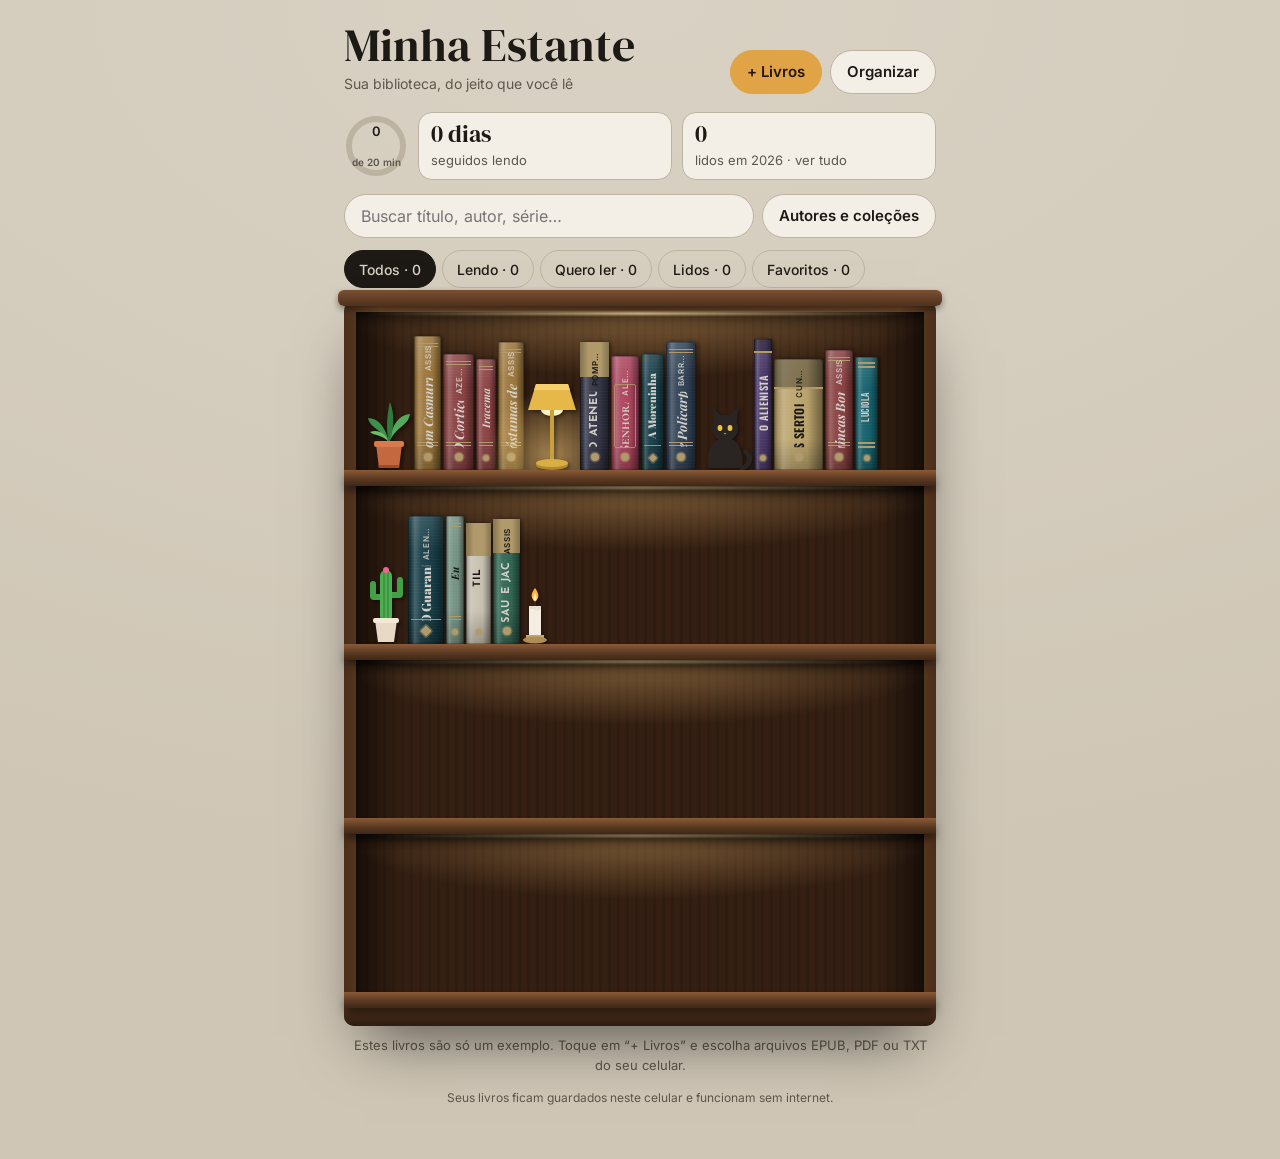
==== commit 2af2514a: "Lombadas desenhadas, capa em alta da internet, livro 3D, painel de capítulo, sumário, busca e leitur" ====
--- a/index.html
+++ b/index.html
@@ -62,25 +62,33 @@
 .plank{height:16px;margin:0 -12px;background:linear-gradient(#8a5a37,#5b3a22 55%,#3f2716);box-shadow:0 6px 10px -2px rgba(0,0,0,.55);position:relative;z-index:1}
 .case>.foot{height:18px;margin:0 -12px;border-radius:0 0 10px 10px;background:linear-gradient(#4f311c,#2e1c10)}
 .item{flex:none;padding:0;border:0;background:none;position:relative;transform-origin:50% 100%}
-.spine{display:flex;flex-direction:column;align-items:center;justify-content:space-between;gap:4px;padding:9px 0 7px;border-radius:3px 3px 1px 1px;background:linear-gradient(90deg,rgba(0,0,0,.3),rgba(255,255,255,.16) 16%,rgba(255,255,255,0) 38%,rgba(0,0,0,.06) 72%,rgba(0,0,0,.38)),var(--c);color:var(--fg);box-shadow:inset 0 0 0 1px rgba(0,0,0,.18),2px 0 3px rgba(0,0,0,.4);transition:transform .2s}
-.spine .t,.spine .a{writing-mode:vertical-rl;transform:rotate(180deg);white-space:nowrap;overflow:hidden;text-overflow:ellipsis;line-height:1}
-.spine .t{font-size:12px;max-height:calc(100% - 34px)}
-.spine .a{font-size:8.5px;opacity:.85;max-height:40px;font-family:Inter,sans-serif;font-weight:600;text-transform:uppercase;letter-spacing:.04em}
-.spine.thin .t{font-size:10px}
-.s0 .t{font-family:"Bebas Neue",sans-serif;font-size:14px;letter-spacing:.04em}
-.s0::before,.s0::after{content:"";position:absolute;left:3px;right:3px;height:2px;background:#d8b46a;top:5px;box-shadow:0 4px 0 #d8b46a}
-.s0::after{top:auto;bottom:24px}
+.spine{display:flex;flex-direction:column;align-items:center;gap:6px;padding:9px 0 9px;border-radius:2px 3px 1px 1px;background:linear-gradient(90deg,rgba(0,0,0,.4) 0,rgba(0,0,0,.1) 8%,rgba(255,255,255,.24) 19%,rgba(255,255,255,.05) 36%,rgba(0,0,0,.03) 68%,rgba(0,0,0,.45) 100%),repeating-linear-gradient(0deg,rgba(255,255,255,.03) 0 1px,transparent 1px 3px),linear-gradient(180deg,var(--c2),var(--c) 28%,var(--c) 72%,var(--c3));color:var(--fg);box-shadow:inset 0 0 0 1px rgba(0,0,0,.25),2px 0 4px rgba(0,0,0,.45);transition:transform .2s}
+.spine .t,.spine .au{writing-mode:vertical-rl;transform:rotate(180deg);white-space:nowrap;overflow:hidden;text-overflow:ellipsis;line-height:1;position:relative;z-index:1}
+.spine .t{flex:1;min-height:0;display:flex;align-items:center;justify-content:center;font-size:13px;text-align:center}
+.spine .au{font:600 8px/1 Inter,sans-serif;text-transform:uppercase;letter-spacing:.08em;opacity:.9;max-height:32%;flex:none}
+.spine .em{flex:none;width:8px;height:8px;border-radius:50%;background:var(--k);box-shadow:0 0 0 1.5px color-mix(in srgb,var(--k) 40%,transparent);position:relative;z-index:1}
+.spine.thin .t{font-size:10.5px}.spine.thin .au{display:none}.spine.thin .em{width:6px;height:6px}
+.spine::before,.spine::after{content:"";position:absolute;left:3px;right:3px;pointer-events:none}
+.s0 .t{font-family:"Bebas Neue",sans-serif;font-size:15px;letter-spacing:.05em}
+.s0::before{top:5px;height:2px;background:var(--k);box-shadow:0 4px 0 var(--k)}
+.s0::after{bottom:22px;height:2px;background:var(--k);box-shadow:0 -4px 0 var(--k)}
 .s1 .t{font-family:"Abril Fatface",serif}
-.s2 .t{font-family:"Josefin Sans",sans-serif;text-transform:uppercase;font-size:10.5px}
-.s2::before{content:"";position:absolute;left:0;right:0;top:22%;height:22%;background:rgba(255,255,255,.18)}
+.s1 .em{border-radius:1px;transform:rotate(45deg)}
+.s1::after{bottom:24px;height:1px;background:var(--k);opacity:.9}
+.s2 .t{font-family:"Josefin Sans",sans-serif;text-transform:uppercase;font-size:11px;letter-spacing:.06em}
+.s2::before{left:0;right:0;top:0;height:27%;background:linear-gradient(90deg,rgba(0,0,0,.25),transparent 30%,transparent 70%,rgba(0,0,0,.25)),var(--k)}
+.s2 .au{color:var(--kf);opacity:1}
 .s3 .t{font-family:"Playfair Display",serif;font-style:italic}
-.s4 .t{font-family:Oswald,sans-serif;text-transform:uppercase;font-size:11px}
-.s4::before{content:"";position:absolute;left:0;right:0;top:0;height:16px;background:rgba(0,0,0,.35)}
-.s5 .t{font-family:"Cormorant SC",serif;font-size:13px}
+.s3::before{top:7px;height:1px;background:var(--k);box-shadow:0 3px 0 var(--k)}
+.s3::after{bottom:24px;height:1px;background:var(--k);box-shadow:0 -3px 0 var(--k)}
+.s4 .t{font-family:Oswald,sans-serif;text-transform:uppercase;font-size:12px;letter-spacing:.03em}
+.s4::before{left:0;right:0;top:0;height:25%;background:rgba(0,0,0,.32);border-bottom:2px solid var(--k)}
+.s4.thin::before{height:12px}.s4.thin{padding-top:18px}
+.s5 .t{font-family:"Cormorant SC",serif;font-size:14px}
+.s5::before{top:24%;bottom:20%;border:1px solid var(--k);border-radius:2px;opacity:.85}
 .spine.img{background:linear-gradient(90deg,rgba(0,0,0,.42),rgba(255,255,255,.2) 12%,rgba(255,255,255,0) 32%,rgba(0,0,0,.08) 70%,rgba(0,0,0,.5)),var(--im) left center/auto 100% no-repeat,var(--c)}
 .spine.img::before,.spine.img::after{display:none}
-.spine.img .t{background:color-mix(in srgb,var(--c) 84%,transparent);padding:5px 2px;border-radius:2px;max-height:calc(100% - 40px)}
-.spine.img .a{background:color-mix(in srgb,var(--c) 84%,transparent);padding:3px 1px;border-radius:2px}
+.spine.img .t,.spine.img .au{background:color-mix(in srgb,var(--c) 84%,transparent);padding:5px 2px;border-radius:2px;flex:none;max-height:70%}
 .front{border-radius:2px 6px 6px 2px;overflow:hidden;background:#333;box-shadow:inset 3px 0 4px -2px rgba(0,0,0,.6),4px 4px 8px rgba(0,0,0,.55)}
 .front img{width:100%;height:100%;object-fit:cover;display:block}
 .front::after{content:"";position:absolute;inset:0;background:linear-gradient(90deg,rgba(0,0,0,.35),rgba(255,255,255,.12) 4%,transparent 12%)}
@@ -199,6 +207,89 @@
 .endc p{color:var(--rm);margin:0 0 18px}
 .endc button{min-height:48px;padding:0 22px;border-radius:999px;border:0;background:var(--acc);color:#241605;font-weight:600;font-size:16px;margin:4px}
 .endc button.sec{background:none;border:1px solid var(--rm);color:var(--rf)}
+.cvb{padding:0;border:0;position:relative;cursor:pointer}
+.v3hint{position:absolute;right:6px;bottom:6px;background:rgba(0,0,0,.6);color:#fff;font:600 11px Inter,sans-serif;padding:3px 7px;border-radius:999px;letter-spacing:.04em}
+.cgrid{display:grid;grid-template-columns:repeat(3,minmax(0,1fr));gap:10px}
+.cgrid button{border:1px solid var(--line);background:none;border-radius:10px;padding:6px;display:flex;flex-direction:column;gap:6px;text-align:left}
+.cgrid img{width:100%;aspect-ratio:2/3;object-fit:cover;border-radius:4px;background:#0003}
+.cgrid span{font-size:11px;line-height:1.25;color:var(--mute);display:-webkit-box;-webkit-line-clamp:3;-webkit-box-orient:vertical;overflow:hidden}
+#v3{position:fixed;inset:0;z-index:40;display:none;flex-direction:column;align-items:center;justify-content:center;overflow:hidden;background:radial-gradient(60% 45% at 50% 42%,color-mix(in srgb,var(--gc) 55%,#000) 0%,color-mix(in srgb,var(--gc) 18%,#05080a) 55%,#030405 100%);color:#f3eee6}
+#v3.open{display:flex;animation:fadein .35s ease}
+@keyframes fadein{from{opacity:0}}
+#v3::before{content:"";position:absolute;left:50%;top:40%;width:140vmin;height:140vmin;transform:translate(-50%,-50%);background:conic-gradient(from 0deg,transparent,color-mix(in srgb,var(--gk) 35%,transparent),transparent 30%,transparent 50%,color-mix(in srgb,var(--gk) 25%,transparent),transparent 80%);animation:rays 24s linear infinite;opacity:.45;mask:radial-gradient(closest-side,#000 20%,transparent 70%);-webkit-mask:radial-gradient(closest-side,#000 20%,transparent 70%)}
+@keyframes rays{to{transform:translate(-50%,-50%) rotate(360deg)}}
+#v3dust{position:absolute;inset:0;width:100%;height:100%;pointer-events:none}
+#v3x{position:absolute;top:max(14px,env(safe-area-inset-top));right:14px;width:46px;height:46px;border-radius:50%;border:1px solid rgba(255,255,255,.25);background:rgba(0,0,0,.3);color:#fff;font-size:24px;z-index:3}
+#v3scene{position:relative;z-index:2;perspective:1300px;width:100%;flex:none;height:min(60vh,520px);display:grid;place-items:center;touch-action:none;cursor:grab}
+.v3book{position:relative;width:var(--w);height:var(--h);transform-style:preserve-3d;will-change:transform}
+.v3book .f{position:absolute}
+.v3book .fr{inset:0;transform:translateZ(calc(var(--d)/2));border-radius:2px 6px 6px 2px;overflow:hidden;filter:brightness(var(--lf,1));box-shadow:inset 4px 0 6px -3px rgba(0,0,0,.6)}
+.v3book .fr img{width:100%;height:100%;object-fit:cover;display:block}
+.v3book .shine{position:absolute;inset:0;background:linear-gradient(105deg,transparent 30%,rgba(255,255,255,.35) 45%,rgba(255,255,255,.08) 52%,transparent 62%);background-size:250% 100%;background-position:var(--sh,50%) 0;mix-blend-mode:screen;pointer-events:none}
+.v3book .fr::after{content:"";position:absolute;inset:0;background:linear-gradient(90deg,rgba(0,0,0,.45),rgba(255,255,255,.15) 3%,transparent 7%);pointer-events:none}
+.v3book .bk{inset:0;transform:rotateY(180deg) translateZ(calc(var(--d)/2));border-radius:6px 2px 2px 6px;overflow:hidden;background:linear-gradient(160deg,var(--c2),var(--c) 45%,var(--c3));color:var(--fg);filter:brightness(var(--lb,1))}
+.bki{position:absolute;inset:8%;display:flex;flex-direction:column;gap:6px;text-align:left}
+.bki b{font:400 clamp(18px,5vw,26px)/1.1 "DM Serif Display",serif}
+.bki span{font-size:13px;opacity:.85}.bki p{margin:0;font-size:12.5px;opacity:.85}
+.bst{font-size:18px;letter-spacing:2px}
+.bar3{height:5px;border-radius:9px;background:rgba(255,255,255,.2);overflow:hidden}.bar3 i{display:block;height:100%;background:var(--k)}
+.bcode{margin-top:auto;align-self:flex-end;width:70px;height:34px;background:repeating-linear-gradient(90deg,#111 0 2px,#fff 2px 3px,#111 3px 4px,#fff 4px 6px,#111 6px 9px,#fff 9px 10px);border:4px solid #fff;opacity:.85}
+.v3book .sp{width:var(--d);height:var(--h);left:calc(50% - var(--d)/2);transform:rotateY(-90deg) translateZ(calc(var(--w)/2));display:flex;flex-direction:column;align-items:center;gap:6px;padding:10px 0;color:var(--fg);background:linear-gradient(90deg,rgba(0,0,0,.35),rgba(255,255,255,.18) 30%,rgba(0,0,0,.3)),linear-gradient(180deg,var(--c2),var(--c) 30%,var(--c) 70%,var(--c3));filter:brightness(var(--ls,1));border-radius:3px}
+.v3book .sp .t,.v3book .sp .au{writing-mode:vertical-rl;transform:rotate(180deg);white-space:nowrap;overflow:hidden;text-overflow:ellipsis}
+.v3book .sp .t{flex:1;min-height:0;font:400 calc(var(--d)*.42)/1 "DM Serif Display",serif;display:flex;align-items:center}
+.v3book .sp .au{font:600 calc(var(--d)*.2)/1 Inter,sans-serif;text-transform:uppercase;letter-spacing:.08em;max-height:30%}
+.v3book .sp .em{width:calc(var(--d)*.25);height:calc(var(--d)*.25);border-radius:50%;background:var(--k)}
+.v3book .pr{width:calc(var(--d) - 2px);height:calc(var(--h) - 8px);top:4px;left:calc(50% - var(--d)/2 + 1px);transform:rotateY(90deg) translateZ(calc(var(--w)/2 - 3px));background:repeating-linear-gradient(90deg,#f4efe4 0 1px,#d9d1c0 1px 2px),#efe8da;filter:brightness(var(--lp,1))}
+.v3book .tp,.v3book .bt{width:calc(var(--w) - 6px);height:calc(var(--d) - 2px);left:3px;top:calc(50% - var(--d)/2 + 1px);background:repeating-linear-gradient(0deg,#f4efe4 0 1px,#d9d1c0 1px 2px),#efe8da}
+.v3book .tp{transform:rotateX(90deg) translateZ(calc(var(--h)/2 - 4px));filter:brightness(1.05)}
+.v3book .bt{transform:rotateX(-90deg) translateZ(calc(var(--h)/2 - 4px));filter:brightness(.55)}
+#v3sh{position:absolute;left:50%;bottom:6%;width:62%;height:26px;border-radius:50%;background:radial-gradient(closest-side,rgba(0,0,0,.65),transparent);transform:translateX(-50%)}
+.v3info{position:relative;z-index:2;text-align:center;padding:0 22px max(20px,env(safe-area-inset-bottom));max-width:560px}
+.v3info h2{margin:6px 0 2px;font:400 clamp(26px,7vw,38px)/1.08 "DM Serif Display",serif;text-wrap:balance;text-shadow:0 2px 20px rgba(0,0,0,.6)}
+.v3info p{margin:0 0 16px;color:#d8cfbf}
+.v3info .b{border-color:rgba(255,255,255,.3);background:rgba(255,255,255,.08);color:#fff}
+.v3info .b.pri{background:var(--acc);color:#241605;border-color:var(--acc)}
+.v3info small{display:block;margin-top:12px;color:#a89f90;font-size:12.5px}
+.rh{position:absolute;left:0;right:0;top:0;z-index:6;display:block;height:auto;padding:max(4px,env(safe-area-inset-top)) 8px 8px;background:linear-gradient(180deg,#1d5d8c,#1a5381);color:#f4f7fb;box-shadow:0 6px 24px rgba(0,0,0,.3);transition:transform .28s ease,opacity .28s;margin:0}
+#reader.noite .rh,#reader.preto .rh{background:linear-gradient(180deg,#22313c,#1b2730)}
+#reader.sepia .rh{background:linear-gradient(180deg,#6b4a2b,#5c3f24)}
+#reader.imm .rh{transform:translateY(-105%);opacity:0;pointer-events:none;margin:0}
+.rh .ib{color:#f4f7fb}
+.rrow{display:flex;align-items:center;gap:2px}
+.rtt{padding:2px 10px 6px;display:flex;flex-direction:column;gap:2px}
+.rtt b{font:600 17px/1.2 Inter,sans-serif;white-space:nowrap;overflow:hidden;text-overflow:ellipsis}
+.rtt span{font-size:14px;opacity:.9;white-space:nowrap;overflow:hidden;text-overflow:ellipsis}
+#cslider{-webkit-appearance:none;appearance:none;width:calc(100% - 20px);margin:0 10px;height:28px;background:transparent}
+#cslider::-webkit-slider-runnable-track{height:4px;border-radius:9px;background:linear-gradient(90deg,#fff var(--p,0%),rgba(255,255,255,.3) var(--p,0%))}
+#cslider::-moz-range-track{height:4px;border-radius:9px;background:linear-gradient(90deg,#fff var(--p,0%),rgba(255,255,255,.3) var(--p,0%))}
+#cslider::-webkit-slider-thumb{-webkit-appearance:none;width:18px;height:18px;border-radius:50%;background:#fff;margin-top:-7px;box-shadow:0 1px 4px rgba(0,0,0,.4)}
+#cslider::-moz-range-thumb{width:16px;height:16px;border-radius:50%;background:#fff;border:0}
+#rset{top:calc(150px + env(safe-area-inset-top))}
+.rpanel{position:absolute;inset:0;z-index:8;background:var(--rb);color:var(--rf);display:none;flex-direction:column}
+.rpanel.open{display:flex}
+.rph{display:flex;align-items:center;gap:6px;padding:max(6px,env(safe-area-inset-top)) 8px 6px;background:linear-gradient(180deg,#1d5d8c,#1a5381);color:#fff}
+.rph .ib{color:#fff}.rph b{font:600 17px Inter,sans-serif;flex:1}
+.rtabs{display:flex;gap:6px;padding:10px 14px 4px}
+.rtabs button{flex:1;min-height:40px;border-radius:999px;border:1px solid var(--rm);background:none;color:var(--rf);font-weight:600}
+.rtabs button[aria-pressed=true]{background:var(--rf);color:var(--rb)}
+.rpb{flex:1;overflow:auto;padding:6px 14px 30px}
+.tocl button{display:flex;gap:10px;justify-content:space-between;align-items:baseline;width:100%;text-align:left;border:0;border-bottom:1px solid color-mix(in srgb,var(--rm) 25%,transparent);background:none;color:var(--rf);padding:13px 4px;font-size:15px}
+.tocl button span{color:var(--rm);font-size:13px;flex:none}
+.tocl button.cur{color:#1d6fb8;font-weight:700}
+#reader.noite .tocl button.cur,#reader.preto .tocl button.cur{color:#7cb9f0}
+.sbox{display:flex;gap:8px;padding:10px 14px}
+.sbox input{flex:1;min-height:44px;border-radius:999px;border:1px solid var(--rm);background:transparent;color:var(--rf);padding:0 16px;font-size:16px}
+.sbox button{min-height:44px;padding:0 16px;border-radius:999px;border:0;background:#1d6fb8;color:#fff;font-weight:600}
+.sres button{display:block;width:100%;text-align:left;border:0;border-bottom:1px solid color-mix(in srgb,var(--rm) 25%,transparent);background:none;color:var(--rf);padding:11px 4px;font-size:14px;line-height:1.45}
+.sres small{display:block;color:var(--rm);font-size:12px;margin-bottom:2px}
+.sres b{background:rgba(240,190,70,.5);color:inherit;font-weight:700;border-radius:2px}
+.sst{color:var(--rm);font-size:13px;padding:4px 14px}
+#rtext mark.found{background:rgba(29,111,184,.35);outline:2px solid rgba(29,111,184,.6)}
+#rtext .speaking{background:color-mix(in srgb,#1d6fb8 14%,transparent);border-radius:3px}
+.ttsbar{position:absolute;left:50%;bottom:calc(96px + env(safe-area-inset-bottom));transform:translateX(-50%);z-index:7;display:none;align-items:center;gap:6px;padding:6px;border-radius:999px;background:#1a5381;color:#fff;box-shadow:0 10px 26px rgba(0,0,0,.35)}
+.ttsbar.show{display:flex}
+.ttsbar button{min-width:44px;height:44px;border-radius:999px;border:0;background:rgba(255,255,255,.14);color:#fff;font-weight:700;font-size:15px;padding:0 12px}
+.ttsbar span{font-size:13px;padding:0 6px;white-space:nowrap}
 #toast{position:fixed;left:50%;bottom:calc(24px + env(safe-area-inset-bottom));transform:translateX(-50%) translateY(20px);background:#111;color:#f3eee6;padding:10px 16px;border-radius:12px;font-size:14px;opacity:0;transition:.25s;z-index:50;max-width:calc(100% - 32px);text-align:center;pointer-events:none}
 #toast.show{opacity:1;transform:translateX(-50%)}
 .sync{font-size:12px;color:var(--mute);text-align:center;margin-top:14px}
@@ -237,10 +328,17 @@
 
 <div id="reader" aria-hidden="true">
   <div class="rh">
-    <button class="ib" id="rclose" aria-label="Voltar para a estante">←</button>
-    <div class="tt" id="rtitle"></div>
-    <button class="ib" id="rmark" aria-label="Marcar esta página"><svg width="20" height="22" viewBox="0 0 20 22" fill="none" stroke="currentColor" stroke-width="2"><path d="M3 2h14v18l-7-5-7 5z"/></svg></button>
-    <button class="ib" id="rsetb" aria-label="Ajustes de leitura" style="font-family:Literata,serif;font-size:17px">Aa</button>
+    <div class="rrow">
+      <button class="ib" id="rclose" aria-label="Voltar para a estante"><svg width="22" height="22" viewBox="0 0 24 24" fill="none" stroke="currentColor" stroke-width="2.2" stroke-linecap="round"><path d="M19 12H5M11 6l-6 6 6 6"/></svg></button>
+      <span style="flex:1"></span>
+      <button class="ib" id="rtts" aria-label="Ouvir o livro"><svg width="22" height="22" viewBox="0 0 24 24" fill="none" stroke="currentColor" stroke-width="2" stroke-linejoin="round" stroke-linecap="round"><path d="M4 9v6h4l5 4V5L8 9z"/><path d="M16.5 8.5a5 5 0 0 1 0 7M19 6a8.5 8.5 0 0 1 0 12"/></svg></button>
+      <button class="ib" id="rfind" aria-label="Buscar no livro"><svg width="22" height="22" viewBox="0 0 24 24" fill="none" stroke="currentColor" stroke-width="2.2" stroke-linecap="round"><circle cx="10.5" cy="10.5" r="6.5"/><path d="M15.5 15.5 21 21"/></svg></button>
+      <button class="ib" id="rtoc" aria-label="Sumário e marcadores"><svg width="22" height="22" viewBox="0 0 24 24" fill="none" stroke="currentColor" stroke-width="2.2" stroke-linecap="round"><path d="M4 6h11M4 12h11M4 18h11M19 6h1M19 12h1M19 18h1"/></svg></button>
+      <button class="ib" id="rsetb" aria-label="Ajustes de leitura"><svg width="22" height="22" viewBox="0 0 24 24" fill="none" stroke="currentColor" stroke-width="2" stroke-linecap="round" stroke-linejoin="round"><circle cx="12" cy="12" r="3"/><path d="M19.4 15a1.7 1.7 0 0 0 .3 1.8l.1.1a2 2 0 1 1-2.8 2.8l-.1-.1a1.7 1.7 0 0 0-1.8-.3 1.7 1.7 0 0 0-1 1.5V21a2 2 0 1 1-4 0v-.1a1.7 1.7 0 0 0-1.1-1.5 1.7 1.7 0 0 0-1.8.3l-.1.1a2 2 0 1 1-2.8-2.8l.1-.1a1.7 1.7 0 0 0 .3-1.8 1.7 1.7 0 0 0-1.5-1H3a2 2 0 1 1 0-4h.1a1.7 1.7 0 0 0 1.5-1.1 1.7 1.7 0 0 0-.3-1.8l-.1-.1a2 2 0 1 1 2.8-2.8l.1.1a1.7 1.7 0 0 0 1.8.3H9a1.7 1.7 0 0 0 1-1.5V3a2 2 0 1 1 4 0v.1a1.7 1.7 0 0 0 1 1.5 1.7 1.7 0 0 0 1.8-.3l.1-.1a2 2 0 1 1 2.8 2.8l-.1.1a1.7 1.7 0 0 0-.3 1.8V9a1.7 1.7 0 0 0 1.5 1H21a2 2 0 1 1 0 4h-.1a1.7 1.7 0 0 0-1.5 1z"/></svg></button>
+      <button class="ib" id="rmark" aria-label="Marcar esta página"><svg width="20" height="22" viewBox="0 0 20 22" fill="none" stroke="currentColor" stroke-width="2"><path d="M3 2h14v18l-7-5-7 5z"/></svg></button>
+    </div>
+    <div class="rtt"><b id="rtitle"></b><span id="rsub"></span></div>
+    <input type="range" id="cslider" min="1" max="1" value="1" aria-label="Página do capítulo">
   </div>
   <div id="stage">
     <div id="pager"><div id="rtext"></div></div>
@@ -253,8 +351,14 @@
     <input type="range" id="rslider" min="1" max="1" value="1" aria-label="Ir para a página">
     <div class="rinfo"><span id="rinfo1"></span><span id="rinfo2"></span></div>
   </div>
+  <div class="rpanel" id="rpanel"><div class="rph"><button class="ib" id="rpx" aria-label="Fechar">←</button><b id="rpt"></b></div><div id="rpc" style="display:flex;flex-direction:column;flex:1;min-height:0"></div></div>
+  <div class="ttsbar" id="ttsbar"><button id="ttsPlay" aria-label="Pausar">❚❚</button><span id="ttsInfo">Lendo em voz alta</span><button id="ttsRate" aria-label="Velocidade">1×</button><button id="ttsStop" aria-label="Parar">✕</button></div>
   <div id="rset"></div>
   <button id="hl">Destacar trecho</button>
+</div>
+<div id="v3" aria-hidden="true"><canvas id="v3dust"></canvas><button id="v3x" aria-label="Fechar">×</button>
+  <div id="v3scene"><div class="v3book"></div><div id="v3sh"></div></div>
+  <div class="v3info"><h2 id="v3t"></h2><p id="v3a"></p><div style="display:flex;gap:10px;justify-content:center"><button class="b pri" id="v3read">Ler agora</button><button class="b" id="v3spin">Girar</button></div><small>Arraste para girar · toque duas vezes para ver a contracapa</small></div>
 </div>
 <div id="toast" role="status"></div>
 
@@ -309,12 +413,13 @@
  }
  const k=uid();await IDB.put(k,blob);return 'i:'+k}
 async function getBlob(ref,type){const p=ref[0],id=ref.slice(2);
+ if(p==='u'){const r=await fetch(id);if(!r.ok)throw new Error('net');return r.blob()}
  if(p==='i'){const b=await IDB.get(id);if(!b)throw new Error('local');return b}
  const r=await fetch('/_blob/'+encodeURIComponent(id));if(!r.ok)throw new Error('net');
  return p==='b'?b64Blob(await r.text(),type):r.blob()}
-async function delBlob(ref){if(!ref)return;try{if(ref[0]==='i')await IDB.del(ref.slice(2));else if(AS)await AS.delete(ref.slice(2))}catch(e){}}
+async function delBlob(ref){if(!ref||ref[0]==='u')return;try{if(ref[0]==='i')await IDB.del(ref.slice(2));else if(AS)await AS.delete(ref.slice(2))}catch(e){}}
 const cvCache={};
-async function coverURL(ref){if(cvCache[ref])return cvCache[ref];let u;if(ref[0]==='a')u='/_blob/'+encodeURIComponent(ref.slice(2));else u=URL.createObjectURL(await getBlob(ref,'image/jpeg'));return cvCache[ref]=u}
+async function coverURL(ref){if(cvCache[ref])return cvCache[ref];if(ref[0]==='u')return ref.slice(2);let u;if(ref[0]==='a')u='/_blob/'+encodeURIComponent(ref.slice(2));else u=URL.createObjectURL(await getBlob(ref,'image/jpeg'));return cvCache[ref]=u}
 function hydrate(root){root.querySelectorAll('img[data-cv]').forEach(async im=>{try{im.src=await coverURL(im.dataset.cv)}catch(e){im.remove()}});
  root.querySelectorAll('[data-sp]').forEach(async el=>{try{const u=await coverURL(el.dataset.sp);el.style.setProperty('--im','url("'+u.replace(/"/g,'%22')+'")')}catch(e){}})}
 
@@ -351,7 +456,19 @@
  return {title:E.title,author:E.author,chw,words:chw.reduce((a,b)=>a+b,0),cover}}
 const countWords=t=>(t.match(/[\p{L}\p{N}]+/gu)||[]).length;
 async function shrink(blob,W=720){const bm=await createImageBitmap(blob);const w=Math.min(W,bm.width),h=Math.round(bm.height*w/bm.width);const c=document.createElement('canvas');c.width=w;c.height=Math.min(h,Math.round(w*1.7));const x=c.getContext('2d');x.imageSmoothingQuality='high';x.drawImage(bm,0,0,w,h);return await new Promise(r=>c.toBlob(r,'image/jpeg',.88))}
-async function avgColor(blob){try{const bm=await createImageBitmap(blob);const c=document.createElement('canvas');c.width=c.height=8;const x=c.getContext('2d');x.drawImage(bm,0,0,8,8);const d=x.getImageData(0,0,8,8).data;let r=0,g=0,b=0;for(let i=0;i<d.length;i+=4){r+=d[i];g+=d[i+1];b+=d[i+2]}const n=d.length/4,f=v=>Math.round(v/n*.85).toString(16).padStart(2,'0');return '#'+f(r)+f(g)+f(b)}catch(e){return null}}
+const hx=v=>'#'+v.map(n=>Math.max(0,Math.min(255,Math.round(n))).toString(16).padStart(2,'0')).join('');
+const rgb=h=>{const n=parseInt(h.slice(1),16);return [n>>16,n>>8&255,n&255]};
+function shade(h,a){const c=rgb(h);return hx(c.map(v=>a>0?v+(255-v)*a:v*(1+a)))}
+async function palette(blob){try{const bm=await createImageBitmap(blob);const W=36,H=54;const c=document.createElement('canvas');c.width=W;c.height=H;const x=c.getContext('2d');x.drawImage(bm,0,0,W,H);const d=x.getImageData(0,0,W,H).data;
+ const B={};for(let i=0;i<d.length;i+=4){const k=(d[i]>>5)+'_'+(d[i+1]>>5)+'_'+(d[i+2]>>5);const o=B[k]||(B[k]={n:0,r:0,g:0,b:0});o.n++;o.r+=d[i];o.g+=d[i+1];o.b+=d[i+2]}
+ const L=Object.values(B).map(o=>{const r=o.r/o.n,g=o.g/o.n,b=o.b/o.n,mx=Math.max(r,g,b),mn=Math.min(r,g,b);return {n:o.n,c:[r,g,b],s:mx?(mx-mn)/mx:0,l:(r*.299+g*.587+b*.114)/255}}).sort((a,b)=>b.n-a.n);
+ const tot=W*H;let dom=L[0];for(const o of L.slice(0,4)){if(o.n>tot*.12&&o.s>dom.s+.25){dom=o;break}}
+ const dist=(a,b)=>Math.hypot(a[0]-b[0],a[1]-b[1],a[2]-b[2]);let acc=null,best=0;
+ for(const o of L){if(o.n<tot*.012)continue;const sc=dist(o.c,dom.c)*(.35+o.s)*(o.l>.12&&o.l<.95?1:.4);if(sc>best){best=sc;acc=o}}
+ let base=dom.c.map(v=>v*.9);let k=acc&&best>70?acc.c:null;
+ if(!k){const l=dom.l;k=l>.55?[60,44,30]:[216,180,106]}
+ return {c:hx(base),k:hx(k)}}catch(e){return null}}
+async function avgColor(blob){const p=await palette(blob);return p&&p.c}
 async function pdfMeta(file){await loadPdf();const pdf=await pdfjsLib.getDocument({data:new Uint8Array(await file.arrayBuffer()),isEvalSupported:false}).promise;
  let title='',author='';try{const m=await pdf.getMetadata();title=(m.info&&m.info.Title)||'';author=(m.info&&m.info.Author)||''}catch(e){}
  let cover=null;try{const pg=await pdf.getPage(1);const v1=pg.getViewport({scale:1});const vp=pg.getViewport({scale:720/v1.width});const c=document.createElement('canvas');c.width=vp.width;c.height=vp.height;await pg.render({canvasContext:c.getContext('2d'),viewport:vp}).promise;cover=await new Promise(r=>c.toBlob(r,'image/jpeg',.88))}catch(e){}
@@ -370,9 +487,9 @@
    let m={};if(fmt==='epub')m=await epubMeta(f);else if(fmt==='pdf')m=await pdfMeta(f);else m={words:countWords(await readTxt(f))};
    const type={epub:'application/epub+zip',pdf:'application/pdf',txt:'text/plain'}[fmt];
    const file=await putBlob(f,type);let cover=null,color=null;
-   if(m.cover){color=await avgColor(m.cover);cover=await putBlob(m.cover,'image/jpeg')}
+   let accent=null;if(m.cover){const pl=await palette(m.cover);if(pl){color=pl.c;accent=pl.k}cover=await putBlob(m.cover,'image/jpeg')}
    const id='b'+uid();
-   S.books[id]={id,title:(m.title||cleanName(f.name)).slice(0,200),author:(m.author||'').slice(0,120),fmt,file,cover,color:color||PAL[hash(id)%PAL.length],status:'quero',added:Date.now(),pct:0,pos:null,words:m.words||0,chw:m.chw||null,pages:m.pages||0,rating:0,opened:0,hq:1,fav:false,series:'',coll:'',notes:[]};
+   S.books[id]={id,title:(m.title||cleanName(f.name)).slice(0,200),author:(m.author||'').slice(0,120),fmt,file,cover,color:color||PAL[hash(id)%PAL.length],accent,pal:2,status:'quero',added:Date.now(),pct:0,pos:null,words:m.words||0,chw:m.chw||null,pages:m.pages||0,rating:0,opened:0,hq:1,fav:false,series:'',coll:'',notes:[]};
    S.order.splice(firstBookIndex(),0,id);ok++;save();render();
   }catch(e){console.warn(e);toast(e.message==='lib'?'Não consegui carregar o leitor. Abra o app uma vez com internet.':'Não consegui ler “'+f.name+'”.');await new Promise(r=>setTimeout(r,1800))}
  }
@@ -387,11 +504,15 @@
 const itemW=b=>b.front&&b.cover?Math.round(spineH(b)*0.67):spineW(b);
 const lastName=a=>{const p=a.split(/[,;&]/)[0].trim().split(/\s+/);return p[p.length-1]||''};
 function colorOf(b){return isHex(b.color)?b.color:PAL[hash(b.id)%PAL.length]}
-function spineHTML(b){const h=hash(b.id),w=spineW(b),c=colorOf(b),ht=spineH(b);
+function spineHTML(b){const h=hash(b.id),w=spineW(b),c=colorOf(b),ht=spineH(b);const k=isHex(b.accent)?b.accent:'#d8b46a';
  const mk=`${!b.sample&&b.status==='lendo'?'<i class="rib"></i>':''}${b.status==='lido'?'<i class="done-dot"></i>':''}`;
  if(b.front&&b.cover)return `<button class="item front" data-id="${esc(b.id)}" style="width:${itemW(b)}px;height:${ht}px" aria-label="${esc(b.title)}"><img alt="" data-cv="${esc(b.cover)}">${mk}</button>`;
- const im=b.cover&&b.spine!=='cor';
- return `<button class="item spine s${h%6}${im?' img':''}${b.sample?' sample':''}${w<26?' thin':''}" ${im?`data-sp="${esc(b.cover)}"`:''} data-id="${esc(b.id)}" style="--c:${c};--fg:${ink(c)};width:${w}px;height:${ht}px" aria-label="${esc(b.title)}"><span class="t">${esc(b.title)}</span>${b.author?`<span class="a">${esc(lastName(b.author))}</span>`:''}${!b.sample&&b.status==='lendo'?'<i class="rib"></i>':''}${b.status==='lido'?'<i class="done-dot"></i>':''}</button>`}
+ const im=b.cover&&b.spine==='img';
+ return `<button class="item spine s${h%6}${im?' img':''}${b.sample?' sample':''}${w<26?' thin':''}" ${im?`data-sp="${esc(b.cover)}"`:''} data-id="${esc(b.id)}" style="--c:${c};--c2:${shade(c,.16)};--c3:${shade(c,-.25)};--k:${k};--kf:${ink(k)};--fg:${ink(c)};width:${w}px;height:${ht}px" aria-label="${esc(b.title)}">${b.author?`<span class="au">${esc(lastName(b.author))}</span>`:''}<span class="t">${esc(b.title)}</span><i class="em"></i>${mk}</button>`}
+let palBusy=false;
+async function fixPalettes(){if(palBusy)return;const b=Object.values(S.books).find(x=>x.cover&&x.pal!==2&&!x.palFail);if(!b)return;palBusy=true;
+ try{const bl=await getBlob(b.cover,'image/jpeg');const p=await palette(bl);if(p){b.color=p.c;b.accent=p.k;b.pal=2}else b.palFail=1}catch(e){b.palFail=1}
+ palBusy=false;save();renderCase();setTimeout(fixPalettes,50)}
 function decorHTML(id,d){const D=DECOR[d.t]||DECOR.planta;return `<button class="item decor${D.lamp?' lamp':''}" data-id="${esc(id)}" style="width:${D.w}px;height:${D.h}px" aria-label="${D.n}">${D.s}</button>`}
 const norm=t=>String(t||'').normalize('NFD').replace(/[\u0300-\u036f]/g,'').toLowerCase();
 function matches(b){if(tab==='fav'?!b.fav:tab!=='todos'&&b.status!==tab)return false;
@@ -409,7 +530,7 @@
  cs.className='case'+(S.light?' lit':'')+(editing?' editing':'');
  cs.innerHTML=shelves.map((s,i)=>`<div class="shelf"><div class="row" data-shelf="${i}">${s.map(it=>it.html).join('')}${!items.length&&i===1?`<div class="empty">${query||filt?'Nenhum livro encontrado.':'Nenhum livro em “'+STATUS[tab]+'” ainda.'}</div>`:''}</div><div class="plank"></div></div>`).join('')+'<div class="foot"></div>';
  if(sel){const e=cs.querySelector(`[data-id="${CSS.escape(sel)}"]`);if(e)e.classList.add('sel');else sel=null}
- $('#rmSel').hidden=!sel;$('#sampnote').hidden=!!Object.keys(S.books).length;hydrate(cs)}
+ $('#rmSel').hidden=!sel;$('#sampnote').hidden=!!Object.keys(S.books).length;hydrate(cs);fixPalettes()}
 function lastShelfItem(shelfIdx){const row=$(`#case .row[data-shelf="${shelfIdx}"]`);const it=row&&row.querySelectorAll('.item');return it&&it.length?it[it.length-1].dataset.id:null}
 
 function fmtTime(min){min=Math.max(1,Math.round(min));if(min<60)return min+' min';const h=Math.floor(min/60),m=min%60;return h+' h'+(m?' '+m+' min':'')}
@@ -474,14 +595,15 @@
 function openOv(html){sheet.innerHTML=html;ov.classList.add('open');hydrate(sheet)}
 function closeOv(){ov.classList.remove('open')}
 ov.addEventListener('click',e=>{if(e.target===ov)closeOv()});
-document.addEventListener('keydown',e=>{if(e.key==='Escape'){if($('#rset').classList.contains('open'))$('#rset').classList.remove('open');else if(R)closeReader();else closeOv()}});
+document.addEventListener('keydown',e=>{if(e.key==='Escape'){if($('#rpanel').classList.contains('open')){closePanel();return}if($('#v3').classList.contains('open')){close3D();return}if($('#rset').classList.contains('open'))$('#rset').classList.remove('open');else if(R)closeReader();else closeOv()}});
 let curSheet=null;
 function openSheet(id){const b=S.books[id];if(!b)return;curSheet=id;const c=colorOf(b);const all=Object.values(S.books);const dl=f=>[...new Set(all.map(x=>(x[f]||'').trim()).filter(Boolean))].map(v=>`<option value="${esc(v)}">`).join('');
- openOv(`<div class="hd"><div class="cv">${coverHTML(b)}</div><div><div style="display:flex;gap:8px"><input class="fld ttl" id="sTitle" aria-label="Título" value="${esc(b.title)}"><button class="fav${b.fav?' on':''}" id="sFav" aria-label="Favorito" aria-pressed="${!!b.fav}">♥</button></div><input class="fld" id="sAuth" aria-label="Autor" placeholder="Autor" value="${esc(b.author)}"><div class="bar"><i style="width:${Math.round((b.pct||0)*100)}%"></i></div><div style="font-size:13px;color:var(--mute);margin-top:6px">${Math.round((b.pct||0)*100)}% · ${pagesTot(b)} páginas · ${b.pct>=.99?'concluído':'faltam '+pagesLeft(b)+' pág., ~'+fmtTime(leftMin(b))} · ${b.fmt.toUpperCase()}</div></div></div>
+ openOv(`<div class="hd"><button class="cv cvb" id="s3d" aria-label="Ver o livro em 3D">${coverHTML(b)}<span class="v3hint">3D</span></button><div><div style="display:flex;gap:8px"><input class="fld ttl" id="sTitle" aria-label="Título" value="${esc(b.title)}"><button class="fav${b.fav?' on':''}" id="sFav" aria-label="Favorito" aria-pressed="${!!b.fav}">♥</button></div><input class="fld" id="sAuth" aria-label="Autor" placeholder="Autor" value="${esc(b.author)}"><div class="bar"><i style="width:${Math.round((b.pct||0)*100)}%"></i></div><div style="font-size:13px;color:var(--mute);margin-top:6px">${Math.round((b.pct||0)*100)}% · ${pagesTot(b)} páginas · ${b.pct>=.99?'concluído':'faltam '+pagesLeft(b)+' pág., ~'+fmtTime(leftMin(b))} · ${b.fmt.toUpperCase()}</div></div></div>
  <div style="display:grid;grid-template-columns:minmax(0,1fr) minmax(0,1fr);gap:8px;margin-top:10px"><input class="fld" id="sSer" list="dlS" placeholder="Série" aria-label="Série" value="${esc(b.series)}"><input class="fld" id="sCol" list="dlC" placeholder="Coleção" aria-label="Coleção" value="${esc(b.coll)}"></div><datalist id="dlS">${dl('series')}</datalist><datalist id="dlC">${dl('coll')}</datalist>
  <div class="lbl">Prateleira</div><div class="seg">${['quero','lendo','lido'].map(k=>`<button data-st="${k}" aria-pressed="${b.status===k}">${k==='lido'?'Lido':STATUS[k]}</button>`).join('')}</div>
  <div class="lbl">Sua nota</div><div class="stars">${[1,2,3,4,5].map(n=>`<button data-r="${n}" class="${(b.rating||0)>=n?'on':''}" aria-label="${n} estrela${n>1?'s':''}">★</button>`).join('')}</div>
- <div class="lbl">Na estante</div>${b.cover?`<label class="tgl">Mostrar de frente (capa à mostra)<input type="checkbox" id="sFront" ${b.front?'checked':''}></label><label class="tgl">Lombada com a arte da capa<input type="checkbox" id="sSpImg" ${b.spine!=='cor'?'checked':''}></label>`:''}<label class="tgl" style="border:0">${b.cover?'Trocar a capa':'Colocar uma capa'}<button class="b" id="sCov" style="min-height:38px">Escolher imagem</button></label>
+ <div class="lbl">Na estante</div>${b.cover?`<label class="tgl">Mostrar de frente (capa à mostra)<input type="checkbox" id="sFront" ${b.front?'checked':''}></label><label class="tgl">Lombada com a foto da capa<input type="checkbox" id="sSpImg" ${b.spine==='img'?'checked':''}></label>`:''}<label class="tgl" style="border:0">${b.cover?'Trocar a capa':'Colocar uma capa'}<button class="b" id="sCov" style="min-height:38px">Da galeria</button></label>
+ <label class="tgl" style="border:0">Capa em alta da internet<button class="b pri" id="sNet" style="min-height:38px">Buscar capa</button></label>
  <div class="lbl">Cor da lombada</div><div class="sw">${PAL.slice(0,12).concat(b.ccolor&&!PAL.includes(b.ccolor)?[b.ccolor]:[]).map(p=>`<button data-c="${p}" style="--c:${p}" aria-label="Cor ${p}" aria-pressed="${c===p}"></button>`).join('')}</div>
  <div class="acts"><button class="b warn" id="sDel">Remover</button><button class="b pri" id="sRead">${b.pct>0&&b.pct<.99?'Continuar':'Ler agora'}</button></div>`)}
 sheet.addEventListener('click',e=>{
@@ -494,12 +616,16 @@
  if(e.target.id==='sRead'){closeOv();openBook(b.id);return}
  if(e.target.closest('#sFav')){b.fav=!b.fav;save();render();openSheet(b.id);return}
  if(e.target.id==='sCov'){$('#ci').click();return}
+ if(e.target.id==='sNet'){openCoverPicker(b.id);return}
+ if(e.target.closest('#s3d')){open3D(b.id);return}
+ const pk=e.target.closest('[data-pick]');if(pk){pickCover(b.id,pk.dataset.pick);return}
+ if(e.target.id==='cgo'){runCoverSearch(b.id,$('#cq').value);return}
  if(e.target.id==='sDel'){if(e.target.dataset.sure){delBlob(b.file);delBlob(b.cover);delete S.books[b.id];S.order=S.order.filter(x=>x!==b.id);save();closeOv();render();toast('Livro removido')}else{e.target.dataset.sure=1;e.target.textContent='Toque de novo para apagar'}}});
 sheet.addEventListener('change',e=>{const b=S.books[curSheet];if(!b)return;if(e.target.id==='sTitle'&&e.target.value.trim()){b.title=e.target.value.trim().slice(0,200);save();render()}if(e.target.id==='sAuth'){b.author=e.target.value.trim().slice(0,120);save();render()}
  if(e.target.id==='sSer'){b.series=e.target.value.trim().slice(0,80);save()}if(e.target.id==='sCol'){b.coll=e.target.value.trim().slice(0,80);save()}
- if(e.target.id==='sFront'){b.front=e.target.checked;save();renderCase()}if(e.target.id==='sSpImg'){b.spine=e.target.checked?'':'cor';save();renderCase()}});
+ if(e.target.id==='sFront'){b.front=e.target.checked;save();renderCase()}if(e.target.id==='sSpImg'){b.spine=e.target.checked?'img':'';save();renderCase()}});
 $('#ci').addEventListener('change',async e=>{const f=e.target.files[0];e.target.value='';const b=S.books[curSheet];if(!f||!b)return;toast('Trocando a capa…',20000);
- try{const sm=await shrink(f);const ref=await putBlob(sm,'image/jpeg');const old=b.cover;b.cover=ref;b.hq=1;b.ccover=1;b.color=(await avgColor(sm))||b.color;delBlob(old);save();render();openSheet(b.id);toast('Capa trocada!')}catch(err){toast('Não consegui usar essa imagem.')}});
+ try{const sm=await shrink(f);const ref=await putBlob(sm,'image/jpeg');const old=b.cover;b.cover=ref;b.hq=1;b.ccover=1;b.pal=0;b.palFail=0;delBlob(old);save();render();openSheet(b.id);toast('Capa trocada!')}catch(err){toast('Não consegui usar essa imagem.')}});
 
 /* ---- leitor ---- */
 let R=null;const rd=$('#reader'),stage=$('#stage'),pager=$('#pager'),rt=$('#rtext'),pc=$('#pc'),slider=$('#rslider');
@@ -509,7 +635,7 @@
 function applyRead(){const r=S.read;rd.className='open '+(r.bg!=='papel'?r.bg:'')+(r.font==='sans'?' sans':'')+(R&&R.pdf?' ispdf':'')+(R&&R.imm?' imm':'');rt.style.setProperty('--fs',r.size+'px')}
 async function openBook(id){const b=S.books[id];if(!b)return;
  if(R)closeReader();R={b,start:b.pct||0,active:0,last:Date.now(),urls:[],imm:false,page:0,np:1};if(!Array.isArray(b.notes))b.notes=[];
- applyRead();rd.setAttribute('aria-hidden','false');document.body.style.overflow='hidden';$('#rtitle').textContent=b.title;rt.innerHTML='';$('#endc').classList.remove('show');$('#rch').textContent='';$('#rinfo1').textContent='';$('#rinfo2').textContent='';
+ applyRead();rd.setAttribute('aria-hidden','false');document.body.style.overflow='hidden';$('#rtitle').textContent=b.title+(b.author?' - '+b.author:'');$('#rsub').textContent='';closePanel();rt.innerHTML='';$('#endc').classList.remove('show');$('#rch').textContent='';$('#rinfo1').textContent='';$('#rinfo2').textContent='';
  const ld=$('#rload');ld.textContent='Abrindo…';ld.style.display='grid';
  let blob;try{blob=await getBlob(b.file,{epub:'application/epub+zip',pdf:'application/pdf',txt:'text/plain'}[b.fmt])}catch(e){ld.textContent=e.message==='local'?'Não encontrei o arquivo deste livro neste celular. Importe-o de novo.':'Não consegui carregar o arquivo. Verifique a internet.';return}
  if(!R||R.b!==b)return;
@@ -520,7 +646,7 @@
 async function openEpub(blob){const E=await epubOpen(blob);R.E=E;const b=R.b;if(!b.chw||b.chw.length!==E.spine.length)b.chw=E.spine.map(()=>1);
  if(!b.hq&&!b.ccover&&E.cover)upgradeCover(b,E.zip.file(E.cover).async('blob'));
  R.wps=b.wpsK===wkey()?b.wps:0;const p=b.pos||{};await renderCh(Math.min(p.ch||0,E.spine.length-1),p.frac||0)}
-async function upgradeCover(b,blobP){try{const bl=await blobP;if(!bl)return;const sm=await shrink(bl);const ref=await putBlob(sm,'image/jpeg');const old=b.cover;b.cover=ref;b.hq=1;if(!isHex(b.color))b.color=await avgColor(sm);delBlob(old);save()}catch(e){}}
+async function upgradeCover(b,blobP){try{const bl=await blobP;if(!bl)return;const sm=await shrink(bl);const ref=await putBlob(sm,'image/jpeg');const old=b.cover;b.cover=ref;b.hq=1;b.pal=0;b.palFail=0;delBlob(old);save()}catch(e){}}
 const MIME={jpg:'image/jpeg',jpeg:'image/jpeg',png:'image/png',gif:'image/gif',svg:'image/svg+xml',webp:'image/webp'};
 async function zipURL(path){const f=R.E.zip.file(path);if(!f)return '';const u=URL.createObjectURL(new Blob([await f.async('arraybuffer')],{type:MIME[path.split('.').pop().toLowerCase()]||''}));R.urls.push(u);return u}
 async function renderCh(ch,frac,frag,atEnd){const E=R.E;const path=E.spine[ch];const base=dir(path);
@@ -535,7 +661,6 @@
   else if(tag==='a'){const h=el.getAttribute('href');el.removeAttribute('href');if(h){if(/^https:\/\//i.test(h)){el.setAttribute('href',h);el.setAttribute('target','_blank');el.setAttribute('rel','noopener')}else if(!/^[a-z]+:/i.test(h)){el.dataset.go=(h.startsWith('#')?path:resolve(base,h))+'#'+(h.split('#')[1]||'');el.setAttribute('href','#')}}}});
  await Promise.all(jobs);if(!R||R.E!==E)return;
  R.ch=ch;rt.replaceChildren(...Array.from(body.childNodes).map(n=>document.importNode(n,true)));paintMarks();
- $('#rtitle').textContent=R.b.title;
  await Promise.race([Promise.all(Array.from(rt.querySelectorAll('img')).map(i=>i.decode?i.decode().catch(()=>{}):0)),new Promise(r=>setTimeout(r,900))]);
  if(!R||R.E!==E)return;
  layout();let pg=atEnd?R.np-1:Math.min(R.np-1,Math.round(frac*R.np));
@@ -556,7 +681,7 @@
 async function openPdf(blob){await loadPdf();const pdf=await pdfjsLib.getDocument({data:new Uint8Array(await blob.arrayBuffer()),isEvalSupported:false}).promise;R.pdf=pdf;R.cache=new Map();const n=pdf.numPages;const b=R.b;
  if(!b.pages||b.pages!==n){b.pages=n;b.words=n*280}
  if(!b.hq&&!b.ccover)upgradeCover(b,(async()=>{const pg=await pdf.getPage(1);const v1=pg.getViewport({scale:1});const vp=pg.getViewport({scale:720/v1.width});const c=document.createElement('canvas');c.width=vp.width;c.height=vp.height;await pg.render({canvasContext:c.getContext('2d'),viewport:vp}).promise;return await new Promise(r=>c.toBlob(r,'image/jpeg',.9))})());
- applyRead();const start=(b.pos&&b.pos.page)||Math.max(1,Math.round((b.pct||0)*n));await showPdf(Math.min(n,start),0)}
+ applyRead();loadOutline();const start=(b.pos&&b.pos.page)||Math.max(1,Math.round((b.pct||0)*n));await showPdf(Math.min(n,start),0)}
 async function pdfBitmap(p){const crop=S.read.crop!==false;const key=p+(crop?'c':'');if(R.cache.has(key))return R.cache.get(key);
  const job=(async()=>{const page=await R.pdf.getPage(p);const v1=page.getViewport({scale:1});const tw=Math.min(2400,Math.max(900,stage.clientWidth*(devicePixelRatio||1)*1.6));const vp=page.getViewport({scale:tw/v1.width});
   const c=document.createElement('canvas');c.width=Math.round(vp.width);c.height=Math.round(vp.height);const x=c.getContext('2d');x.fillStyle='#fff';x.fillRect(0,0,c.width,c.height);await page.render({canvasContext:x,viewport:vp}).promise;
@@ -584,20 +709,22 @@
  $('#rch').textContent=R.E?`${R.E.toc[R.E.spine[R.ch]]||'Capítulo '+(R.ch+1)} · ${R.np-R.page-1>0?'faltam '+(R.np-R.page-1)+' pág. no capítulo':'última página do capítulo'}`:'';
  $('#rinfo1').textContent=`Pág. ${X} de ${Y} · ${Math.floor(p*100)}%`;
  $('#rinfo2').textContent=X>=Y?'última página':`faltam ${Y-X} pág. · ~${fmtTime(leftMin(b))}`;
- slider.max=Y;slider.value=X;slider.style.setProperty('--p',(p*100).toFixed(2)+'%')}
+ slider.max=Y;slider.value=X;slider.style.setProperty('--p',(p*100).toFixed(2)+'%');updateHead()}
 async function turn(d){if(!R||R.busy||$('#rload').style.display!=='none')return;R.last=Date.now();$('#rset').classList.remove('open');
  let moved=false;
  if(R.pdf){const n=R.page+d;if(n>=1&&n<=R.pdf.numPages){showPdf(n,d);moved=true}}
  else if(R.page+d>=0&&R.page+d<R.np){go(R.page+d);moved=true}
  else if(R.E&&R.ch+d>=0&&R.ch+d<R.E.spine.length){R.busy=true;try{await renderCh(R.ch+d,0,null,d<0)}finally{if(R)R.busy=false}moved=true}
  if(!moved&&d>0)showEnd();
+ if(moved&&!R.imm){R.imm=true;rd.classList.add('imm')}
+ if(moved&&T.on&&!T.paused)ttsFromPage();
  if(moved&&d>0){const k=today();S.stats.pages[k]=(S.stats.pages[k]||0)+1}}
 async function jumpTo(X){if(!R)return;const b=R.b,Y=pagesTot(b);X=Math.max(1,Math.min(Y,X));
  if(R.pdf)return showPdf(X,0);
  if(R.E){const w=b.chw,target=(X-.5)/Y*sum(w);let acc=0,ch=0;while(ch<w.length-1&&acc+w[ch]<target){acc+=w[ch];ch++}const fr=Math.max(0,Math.min(.999,(target-acc)/w[ch]));if(ch===R.ch)go(Math.min(R.np-1,Math.floor(fr*R.np)),false);else await renderCh(ch,fr)}
  else go(Math.min(R.np-1,Math.floor((X-1)/Y*R.np)),false)}
 slider.addEventListener('input',()=>{if(!R)return;$('#rinfo1').textContent=`Ir para a pág. ${slider.value} de ${slider.max}`});
-slider.addEventListener('change',()=>{if(R){R.last=Date.now();jumpTo(+slider.value)}});
+slider.addEventListener('change',async()=>{if(R){R.last=Date.now();await jumpTo(+slider.value);if(T.on)ttsFromPage()}});
 function showEnd(){const b=R.b;$('#endp').textContent=`Você chegou ao fim de “${b.title}”.`;$('#endc').classList.add('show')}
 $('#endDone').onclick=()=>{if(!R)return;R.b.pct=1;$('#endc').classList.remove('show');closeReader()};
 $('#endBack').onclick=()=>$('#endc').classList.remove('show');
@@ -611,7 +738,7 @@
  if(e.target.closest('a'))return;
  if($('#rset').classList.contains('open')){$('#rset').classList.remove('open');return}
  const r=stage.getBoundingClientRect(),x=e.clientX-r.left;
- if(x<r.width*.32)turn(-1);else if(x>r.width*.68)turn(1);else{R.imm=!R.imm;rd.classList.toggle('imm',R.imm);setTimeout(relayout,280)}});
+ if(x<r.width*.32)turn(-1);else if(x>r.width*.68)turn(1);else{R.imm=!R.imm;rd.classList.toggle('imm',R.imm)}});
 rt.addEventListener('click',e=>{const a=e.target.closest('a');if(!a)return;if(a.dataset.go&&R&&R.E){e.preventDefault();const [p,f]=a.dataset.go.split('#');const i=R.E.spine.indexOf(p);if(i>=0){if(i===R.ch&&f){const el=rt.querySelector('#'+CSS.escape(f));if(el)go(pageOf(el))}else renderCh(i,0,f)}}else if(!a.getAttribute('target'))e.preventDefault()});
 document.addEventListener('keydown',e=>{if(!R||e.target===slider)return;if(['ArrowRight','PageDown',' '].includes(e.key)){e.preventDefault();turn(1)}else if(['ArrowLeft','PageUp'].includes(e.key)){e.preventDefault();turn(-1)}});
 function relayout(){if(!R||$('#rload').style.display!=='none')return;if(R.pdf){showPdf(R.page,0);return}const f=R.np?R.page/R.np:0;layout();go(Math.min(R.np-1,Math.round(f*R.np)),false)}
@@ -630,7 +757,7 @@
    const r=document.createRange();r.setStart(nd,m.index);r.setEnd(nd,Math.min(nd.nodeValue.length,m.index+Math.max(len,m[0].length)));const mk=document.createElement('mark');try{r.surroundContents(mk)}catch(e){}done=true}}}
 function goNote(n){if(!R||!n)return;$('#rset').classList.remove('open');const p=n.pos||{};
  if(R.pdf)showPdf(p.page||1,0);else if(R.E&&p.ch!=null){if(p.ch===R.ch)go(Math.round((p.frac||0)*R.np),false);else renderCh(p.ch,p.frac||0)}else go(Math.round((p.frac||0)*R.np),false)}
-function closeReader(){if(!R)return;const b=R.b;
+function closeReader(){if(!R)return;ttsStop();closePanel();const b=R.b;
  const mins=R.active/60,dp=(b.pct||0)-R.start;if(mins>=2&&dp>0){const w=dp*totalWords(b)/mins;if(w>60&&w<900)S.stats.wpm=Math.round(S.stats.wpm*.7+w*.3)}
  if((b.pct||0)>=.995&&b.status!=='lido'){b.status='lido';b.finished=Date.now();setTimeout(()=>toast('Parabéns! “'+b.title+'” foi para os Lidos 🎉'),300)}
  if(R.pdf)R.pdf.destroy();R.urls.forEach(u=>URL.revokeObjectURL(u));R=null;
@@ -655,11 +782,152 @@
  if(t.dataset.delnote){R.b.notes.splice(+t.dataset.delnote,1);save();renderSet();if(!R.pdf){rt.querySelectorAll('mark').forEach(m=>m.replaceWith(...m.childNodes));paintMarks()}return}
  save();renderSet()});
 
+/* ---- painel detalhado: capítulo, sumário, busca, ouvir ---- */
+const cslider=$('#cslider');
+function chLabel(i){return (R.E.toc[R.E.spine[i]]||'Capítulo '+(i+1)).replace(/\s+/g,' ').trim()}
+function pdfSection(p){const o=R.outline;if(!o||!o.length)return null;let s=null;for(const it of o){if(it.p<=p&&(!s||it.p>=s.p))s=it}if(!s)return null;const nx=o.filter(it=>it.p>s.p).reduce((m,it)=>Math.min(m,it.p),R.pdf.numPages+1);return {t:s.t,start:s.p,len:nx-s.p}}
+function updateHead(){if(!R)return;let sub='',max=1,val=1;
+ if(R.E){sub=`${chLabel(R.ch)} – página ${R.page+1}/${R.np}`;max=R.np;val=R.page+1}
+ else if(R.pdf){const s=pdfSection(R.page);if(s){sub=`${s.t} – página ${R.page-s.start+1}/${s.len}`;max=s.len;val=R.page-s.start+1;R.csec=s}else{sub=`Página ${R.page} de ${R.pdf.numPages}`;max=R.pdf.numPages;val=R.page;R.csec=null}}
+ else{sub=`Página ${R.page+1} de ${R.np}`;max=R.np;val=R.page+1}
+ $('#rsub').textContent=sub;cslider.max=max;cslider.value=val;cslider.style.setProperty('--p',(max>1?(val-1)/(max-1)*100:100)+'%')}
+cslider.addEventListener('input',()=>{if(!R)return;cslider.style.setProperty('--p',(cslider.max>1?(cslider.value-1)/(cslider.max-1)*100:100)+'%')});
+cslider.addEventListener('change',()=>{if(!R)return;const v=+cslider.value;R.last=Date.now();if(R.pdf){showPdf((R.csec?R.csec.start:1)+v-1,0)}else go(v-1,false);if(T.on)ttsFromPage()});
+async function loadOutline(){const pdf=R&&R.pdf;if(!pdf)return;try{const ol=await pdf.getOutline();if(!ol||!ol.length)return;const out=[];
+ const walk=async(items,dep)=>{for(const it of items){let p=null;try{let d=it.dest;if(typeof d==='string')d=await pdf.getDestination(d);if(Array.isArray(d)&&d[0]!=null)p=(typeof d[0]==='number'?d[0]:await pdf.getPageIndex(d[0]))+1}catch(e){}if(p)out.push({t:(it.title||'').trim(),p,dep});if(it.items&&it.items.length&&dep<2)await walk(it.items,dep+1)}};
+ await walk(ol,0);if(R&&R.pdf===pdf){R.outline=out;updateInfo()}}catch(e){}}
+function openPanel(title,html){$('#rpt').textContent=title;$('#rpc').innerHTML=html;$('#rpanel').classList.add('open');$('#rset').classList.remove('open')}
+function closePanel(){$('#rpanel').classList.remove('open');SR.gen++}
+$('#rpx').onclick=closePanel;
+function tocHTML(){let rows='';
+ if(R.E){const lab=R.E.spine.map((p,i)=>R.E.toc[p]?i:-1).filter(i=>i>=0);const idx=lab.length>=2?lab:R.E.spine.map((p,i)=>i);const w=R.b.chw;
+  rows=idx.map(i=>{const pg=R.wps?Math.floor(sum(w,i)/R.wps)+1:'';const cur=i===R.ch||(i<R.ch&&!idx.some(j=>j>i&&j<=R.ch));return `<button data-goch="${i}" class="${cur?'cur':''}">${esc(chLabel(i))}<span>${pg?'pág. '+pg:''}</span></button>`}).join('')}
+ else if(R.pdf){if(R.outline&&R.outline.length){const s=pdfSection(R.page);rows=R.outline.map(o=>`<button data-gop="${o.p}" class="${s&&s.start===o.p&&s.t===o.t?'cur':''}" style="padding-left:${4+o.dep*18}px">${esc(o.t)}<span>pág. ${o.p}</span></button>`).join('')}else rows='<p class="sst">Este PDF não tem sumário. Use a busca ou a barra de páginas.</p>'}
+ else rows='<p class="sst">Este arquivo de texto não tem capítulos. Use a busca ou a barra de páginas.</p>';
+ return `<div class="tocl">${rows}</div>`}
+function marksHTML(){const n=R.b.notes;if(!n.length)return '<p class="sst">Nenhum marcador ainda. Toque no ícone de marcador no topo para marcar a página, ou segure o dedo num trecho e toque em “Destacar trecho”.</p>';
+ return n.map((x,i)=>`<div class="note"><button data-note="${i}">${x.k==='h'?'“'+esc(x.t.length>160?x.t.slice(0,160)+'…':x.t)+'”':'🔖 '+esc(x.t)}<small>${Math.round((x.pct||0)*100)}% · ${new Date(x.at).toLocaleDateString('pt-BR')}</small></button><button class="x" data-delnote="${i}" aria-label="Apagar">×</button></div>`).join('')}
+function openToc(tab='toc'){openPanel(R.b.title,`<div class="rtabs"><button data-tab2="toc" aria-pressed="${tab==='toc'}">Sumário</button><button data-tab2="marks" aria-pressed="${tab==='marks'}">Marcadores (${R.b.notes.length})</button></div><div class="rpb">${tab==='toc'?tocHTML():marksHTML()}</div>`);
+ const cur=$('#rpc .cur');if(cur)cur.scrollIntoView({block:'center'})}
+$('#rtoc').onclick=e=>{e.stopPropagation();if(R)openToc()};
+$('#rpc').addEventListener('click',async e=>{const t=e.target.closest('button');if(!t||!R)return;
+ if(t.dataset.tab2){openToc(t.dataset.tab2);return}
+ if(t.dataset.goch){closePanel();await renderCh(+t.dataset.goch,0);if(T.on)ttsFromPage();return}
+ if(t.dataset.gop){closePanel();await showPdf(+t.dataset.gop,0);if(T.on)ttsFromPage();return}
+ if(t.dataset.note){closePanel();goNote(R.b.notes[+t.dataset.note]);return}
+ if(t.dataset.delnote){R.b.notes.splice(+t.dataset.delnote,1);save();openToc('marks');if(!R.pdf){rt.querySelectorAll('mark:not(.found)').forEach(m=>m.replaceWith(...m.childNodes));paintMarks()}return}
+ if(t.id==='sgo'){runSearch($('#sq').value);return}
+ if(t.dataset.sr){closePanel();const d=JSON.parse(t.dataset.sr);if(R.pdf){await showPdf(d.p,0)}else{if(R.E&&d.ch!==R.ch)await renderCh(d.ch,0);locate(R.lastQ,d.k)}return}});
+/* busca */
+const SR={gen:0};
+$('#rfind').onclick=e=>{e.stopPropagation();if(!R)return;openPanel('Buscar no livro',`<div class="sbox"><input id="sq" type="search" placeholder="Palavra ou frase…" value="${esc(R.lastQ||'')}" aria-label="Buscar no livro"><button id="sgo">Buscar</button></div><div class="sst" id="sst"></div><div class="rpb sres" id="sres"></div>`);const q=$('#sq');q.focus();q.addEventListener('keydown',ev=>{if(ev.key==='Enter')runSearch(q.value)})};
+function snip(tx,i,n){const a=Math.max(0,i-60),b=Math.min(tx.length,i+n+80);return (a>0?'…':'')+esc(tx.slice(a,i))+'<b>'+esc(tx.slice(i,i+n))+'</b>'+esc(tx.slice(i+n,b))+(b<tx.length?'…':'')}
+async function runSearch(q){if(!R)return;q=q.trim();if(q.length<2){$('#sst').textContent='Digite pelo menos 2 letras.';return}const g=++SR.gen;R.lastQ=q;const ql=q.toLowerCase();const box=$('#sres'),st=$('#sst');box.innerHTML='';let n=0;const MAX=300;
+ const add=(where,html,data)=>{const b=document.createElement('button');b.dataset.sr=JSON.stringify(data);b.innerHTML=`<small>${esc(where)}</small>${html}`;box.appendChild(b);n++};
+ const scan=(tx,cb)=>{const tl=tx.toLowerCase();let pos=0,k=0;while(n<MAX&&(pos=tl.indexOf(ql,pos))>=0){cb(pos,k);k++;pos+=ql.length}};
+ if(R.E){for(let i=0;i<R.E.spine.length&&n<MAX;i++){if(g!==SR.gen||!R)return;st.textContent=`Buscando… ${chLabel(i)}`;const t=await R.E.zip.file(R.E.spine[i]).async('text');const d=new DOMParser().parseFromString(t,'text/html');d.querySelectorAll('script,style').forEach(x=>x.remove());const tx=(d.body||d.documentElement).textContent.replace(/\s+/g,' ');scan(tx,(pos,k)=>add(chLabel(i),snip(tx,pos,q.length),{ch:i,k}))}}
+ else if(R.pdf){const pdf=R.pdf;for(let p=1;p<=pdf.numPages&&n<MAX;p++){if(g!==SR.gen||!R||R.pdf!==pdf)return;if(p%10===1)st.textContent=`Buscando… página ${p} de ${pdf.numPages}`;const tc=await (await pdf.getPage(p)).getTextContent();const tx=tc.items.map(x=>x.str+(x.hasEOL?' ':'')).join('').replace(/\s+/g,' ');scan(tx,(pos)=>add('Página '+p,snip(tx,pos,q.length),{p}))}}
+ else{const tx=rt.textContent.replace(/\s+/g,' ');scan(tx,(pos,k)=>add('Texto',snip(tx,pos,q.length),{k}))}
+ if(g===SR.gen)st.textContent=n?(n>=MAX?'Mais de '+MAX+' resultados — mostrando os primeiros':n+(n===1?' resultado':' resultados')):'Nada encontrado.'}
+function locate(q,k){if(!q)return;const ql=q.toLowerCase();const w=document.createTreeWalker(rt,NodeFilter.SHOW_TEXT);let nd,c=0,last=null;
+ while(nd=w.nextNode()){const tl=nd.nodeValue.toLowerCase();let pos=0;while((pos=tl.indexOf(ql,pos))>=0){last={nd,pos};if(c===k){hit(nd,pos,q.length);return}c++;pos+=ql.length}}
+ if(last)hit(last.nd,last.pos,q.length)}
+function hit(nd,pos,len){const r=document.createRange();r.setStart(nd,pos);r.setEnd(nd,pos+len);const m=document.createElement('mark');m.className='found';try{r.surroundContents(m)}catch(e){return}go(pageOf(m),false);setTimeout(()=>{if(m.isConnected)m.replaceWith(...m.childNodes)},4000)}
+/* ouvir (texto em voz alta) */
+const T={on:false,paused:false,rate:1,gen:0,lock:null};
+function ptVoice(){try{const vs=speechSynthesis.getVoices();return vs.find(v=>/pt[-_]BR/i.test(v.lang)&&/google/i.test(v.name))||vs.find(v=>/pt[-_]BR/i.test(v.lang))||vs.find(v=>/^pt/i.test(v.lang))||null}catch(e){return null}}
+try{speechSynthesis.getVoices();speechSynthesis.onvoiceschanged=()=>{}}catch(e){}
+function sentences(t){const parts=t.match(/[^.!?…;:]+[.!?…;:]*["'”’»)]*\s*/g)||[t];const out=[];for(const s of parts){if(out.length&&out[out.length-1].length+s.length<200)out[out.length-1]+=s;else out.push(s)}return out.map(x=>x.trim()).filter(Boolean)}
+function say(text,g){return new Promise(res=>{if(!T.on||T.paused||g!==T.gen)return res(false);const u=new SpeechSynthesisUtterance(text);const v=ptVoice();if(v)u.voice=v;u.lang=v?v.lang:'pt-BR';u.rate=T.rate;let done=false;const fin=ok=>{if(done)return;done=true;clearTimeout(to);res(ok&&T.on&&!T.paused&&g===T.gen)};
+ u.onend=()=>{T.fail=0;fin(true)};u.onerror=e=>{if(e.error==='interrupted'||e.error==='canceled')return fin(false);T.fail=(T.fail||0)+1;if(T.fail>=2){ttsStop();toast('A leitura em voz alta não está disponível neste celular. Verifique se há uma voz em português instalada (Configurações → Texto para voz).');return fin(false)}fin(true)};const to=setTimeout(()=>fin(true),Math.max(8000,text.length*180/T.rate));speechSynthesis.speak(u);if(R)R.last=Date.now()})}
+function ttsBlocks(){const sel='p,div,h1,h2,h3,h4,h5,h6,li,blockquote,pre,dt,dd,figcaption,td';return Array.from(rt.querySelectorAll(sel)).filter(el=>!el.querySelector(sel)&&el.textContent.trim())}
+function endPage(el){const rs=el.getClientRects();if(!rs.length)return pageOf(el);const r0=rt.getBoundingClientRect();return Math.max(0,Math.min(R.np-1,Math.floor((rs[rs.length-1].left-r0.left+2)/(R.cw+R.gap))))}
+function pageAt(el,frac){const w=document.createTreeWalker(el,NodeFilter.SHOW_TEXT);const ns=[];let tot=0,nd;while(nd=w.nextNode()){ns.push(nd);tot+=nd.nodeValue.length}let target=Math.floor(tot*frac),acc=0;
+ for(const n of ns){if(acc+n.nodeValue.length>target){const r=document.createRange();const o=Math.min(n.nodeValue.length-1,Math.max(0,target-acc));r.setStart(n,o);r.setEnd(n,o+1);const rc=r.getClientRects()[0];if(!rc)return pageOf(el);const r0=rt.getBoundingClientRect();return Math.max(0,Math.min(R.np-1,Math.floor((rc.left-r0.left+2)/(R.cw+R.gap))))}acc+=n.nodeValue.length}return pageOf(el)}
+async function ttsFromPage(){if(!R||!T.on)return;const g=++T.gen;try{speechSynthesis.cancel()}catch(e){}rt.querySelectorAll('.speaking').forEach(e=>e.classList.remove('speaking'));T.paused=false;$('#ttsPlay').textContent='❚❚';
+ await new Promise(r=>setTimeout(r,120));if(g!==T.gen)return;
+ if(R.pdf){const pdf=R.pdf;let p=R.page;while(T.on&&g===T.gen&&R&&R.pdf===pdf){$('#ttsInfo').textContent='Lendo pág. '+p;const tc=await (await pdf.getPage(p)).getTextContent();const tx=tc.items.map(x=>x.str+(x.hasEOL?' ':'')).join('').replace(/\s+/g,' ').trim();
+  for(const s of sentences(tx)){if(!(await say(s,g)))return}if(g!==T.gen)return;if(p>=pdf.numPages){ttsStop();showEnd();return}p++;await showPdf(p,1)}return}
+ while(T.on&&g===T.gen&&R){const bl=ttsBlocks();let i=bl.findIndex(el=>endPage(el)>=R.page);if(i<0)i=bl.length;
+  for(;i<bl.length;i++){const el=bl[i];if(g!==T.gen||!R)return;el.classList.add('speaking');$('#ttsInfo').textContent=R.E?chLabel(R.ch):'Lendo em voz alta';
+   const ss=sentences(el.textContent.replace(/\s+/g,' '));const tot=ss.reduce((a,x)=>a+x.length+1,0);let off=0;
+   for(const s of ss){const pg=pageAt(el,off/tot);if(pg>R.page)go(pg);if(!(await say(s,g))){el.classList.remove('speaking');return}off+=s.length+1}
+   el.classList.remove('speaking');const ep=endPage(el);if(bl[i+1]&&pageOf(bl[i+1])>R.page&&ep>=R.page)go(Math.min(pageOf(bl[i+1]),R.np-1))}
+  if(g!==T.gen||!R)return;if(R.E&&R.ch<R.E.spine.length-1){await renderCh(R.ch+1,0)}else{ttsStop();showEnd();return}}}
+async function ttsStart(){if(!('speechSynthesis' in window)){toast('Este celular não tem leitura em voz alta.');return}T.on=true;T.paused=false;$('#ttsbar').classList.add('show');$('#ttsRate').textContent=T.rate+'×';R.imm=true;rd.classList.add('imm');
+ try{if(navigator.wakeLock)T.lock=await navigator.wakeLock.request('screen')}catch(e){}ttsFromPage()}
+function ttsStop(){T.on=false;T.gen++;try{speechSynthesis.cancel()}catch(e){}$('#ttsbar').classList.remove('show');rt.querySelectorAll('.speaking').forEach(e=>e.classList.remove('speaking'));try{T.lock&&T.lock.release()}catch(e){}T.lock=null}
+$('#rtts').onclick=e=>{e.stopPropagation();if(!R)return;if(T.on)ttsStop();else ttsStart()};
+$('#ttsStop').onclick=ttsStop;
+$('#ttsPlay').onclick=()=>{if(!T.on)return;if(T.paused){T.paused=false;ttsFromPage()}else{T.paused=true;T.gen++;try{speechSynthesis.cancel()}catch(e){}$('#ttsPlay').textContent='▶';$('#ttsInfo').textContent='Pausado'}};
+$('#ttsRate').onclick=()=>{const rs=[.8,1,1.2,1.5,2];T.rate=rs[(rs.indexOf(T.rate)+1)%rs.length];$('#ttsRate').textContent=T.rate+'×';if(T.on&&!T.paused)ttsFromPage()};
+document.addEventListener('visibilitychange',async()=>{if(!document.hidden&&T.on&&navigator.wakeLock&&!T.lock)try{T.lock=await navigator.wakeLock.request('screen')}catch(e){}});
+
+/* ---- capas da internet ---- */
+async function fetchCovers(q,au){const out=[],seen=new Set();const add=(url,label)=>{if(url&&!seen.has(url)){seen.add(url);out.push({url,label})}};
+ const g=fetch('https://www.googleapis.com/books/v1/volumes?q='+encodeURIComponent('intitle:'+q+(au?' inauthor:'+au:''))+'&maxResults=24&printType=books').then(r=>r.json()).then(j=>{for(const it of j.items||[]){const v=it.volumeInfo||{},il=v.imageLinks;if(!il)continue;let u=(il.extraLarge||il.large||il.medium||il.thumbnail||il.smallThumbnail||'').replace(/^http:/,'https:');if(!u)continue;u=u.replace(/&edge=curl/,'')+'&fife=w900-h1350';add(u,[v.title,(v.authors||[]).join(', '),(v.publishedDate||'').slice(0,4)].filter(Boolean).join(' · '))}}).catch(()=>{});
+ const o=fetch('https://openlibrary.org/search.json?'+new URLSearchParams(Object.assign({title:q,limit:'24',fields:'title,author_name,cover_i,first_publish_year'},au?{author:au}:{}))).then(r=>r.json()).then(j=>{for(const d of j.docs||[])if(d.cover_i)add('https://covers.openlibrary.org/b/id/'+d.cover_i+'-L.jpg',[d.title,(d.author_name||[]).join(', '),d.first_publish_year].filter(Boolean).join(' · '))}).catch(()=>{});
+ await Promise.all([g,o]);return out}
+function openCoverPicker(id){const b=S.books[id];if(!b)return;const q=(b.title+' '+(b.author||'')).replace(/\(.*?\)|\[.*?\]/g,'').replace(/\s+/g,' ').trim();
+ openOv(`<h2 class="sh2">Capa em alta</h2><div class="find" style="margin-bottom:12px"><input id="cq" class="fld" style="margin:0;border-radius:999px" value="${esc(q)}" aria-label="Buscar capa"><button class="b pri" id="cgo">Buscar</button></div><p class="lbl" id="cst" style="margin-top:0">Buscando capas…</p><div class="cgrid" id="cgrid"></div><div class="acts"><button class="b" id="cback">Voltar</button></div>`);
+ $('#cback').onclick=()=>openSheet(id);runCoverSearch(id,q)}
+async function runCoverSearch(id,q){const b=S.books[id];if(!b)return;const st=$('#cst'),grid=$('#cgrid');if(!st)return;
+ if(!navigator.onLine){st.textContent='Precisa de internet para buscar capas.';return}
+ st.textContent='Buscando capas…';grid.innerHTML='';
+ const au=(b.author||'').split(/[,;&]/)[0].trim();const t=q.replace(au,'').trim()||q;
+ let res=await fetchCovers(t,au);if(res.length<4){const more=await fetchCovers(q,'');res=res.concat(more.filter(m=>!res.some(r=>r.url===m.url)))}
+ if(!$('#cgrid'))return;
+ if(!res.length){st.textContent='Não achei capas. Tente mudar o texto da busca (só o título, por exemplo).';return}
+ st.textContent='Toque na capa certa do seu livro:';
+ grid.innerHTML=res.slice(0,30).map(r=>`<button data-pick="${esc(r.url)}"><img loading="lazy" alt="" src="${esc(r.url)}"><span>${esc(r.label)}</span></button>`).join('');
+ grid.querySelectorAll('img').forEach(im=>{im.onerror=()=>im.closest('button').remove();im.onload=()=>{if(im.naturalWidth<60)im.closest('button').remove()}})}
+async function pickCover(id,url){const b=S.books[id];if(!b)return;toast('Salvando capa…',20000);let ref=null;
+ try{const r=await fetch(url,{mode:'cors'});if(r.ok){const sm=await shrink(await r.blob(),900);ref=await putBlob(sm,'image/jpeg')}}catch(e){}
+ if(!ref)ref='u:'+url;
+ const old=b.cover;b.cover=ref;b.hq=1;b.ccover=1;b.pal=0;b.palFail=0;if(old!==ref)delBlob(old);delete cvCache[ref];save();render();openSheet(id);toast(ref[0]==='u'?'Capa trocada! (fica salva para ver offline depois de aparecer uma vez)':'Capa em alta salva!')}
+
+/* ---- livro em 3D ---- */
+const V3={raf:0,ry:-28,rx:8,vy:0,ty:-28,drag:null,t0:0,dust:[]};
+function open3D(id){const b=S.books[id];if(!b)return;closeOv();const v=$('#v3');const c=colorOf(b),k=isHex(b.accent)?b.accent:'#d8b46a';
+ const H=Math.round(Math.min(innerHeight*.5,innerWidth*.95*1.45,440)),W=Math.round(H*.66),D=Math.round(Math.min(64,Math.max(12,pagesOf(b)*.055))*H/400);
+ const stars=[1,2,3,4,5].map(n=>`<span style="color:${(b.rating||0)>=n?'#f2c14e':'rgba(255,255,255,.25)'}">★</span>`).join('');
+ v.style.setProperty('--gc',c);v.style.setProperty('--gk',k);
+ v.querySelector('.v3book').style.cssText=`--w:${W}px;--h:${H}px;--d:${D}px;--c:${c};--c2:${shade(c,.16)};--c3:${shade(c,-.3)};--k:${k};--fg:${ink(c)}`;
+ v.querySelector('.v3book').innerHTML=`<div class="f fr">${b.cover?`<img alt="" data-cv="${esc(b.cover)}">`:`<div class="gcover" style="--c:${c};--fg:${ink(c)}"><b style="font-size:26px">${esc(b.title)}</b><small style="font-size:13px">${esc(b.author)}</small></div>`}<i class="shine"></i></div>
+ <div class="f bk"><div class="bki"><b>${esc(b.title)}</b><span>${esc(b.author)}</span><div class="bst">${stars}</div><p>${pagesTot(b)} páginas · ${b.fmt.toUpperCase()}</p><p>${Math.round((b.pct||0)*100)}% lido${b.pct>0&&b.pct<.99?' · faltam ~'+fmtTime(leftMin(b)):''}</p><div class="bar3"><i style="width:${Math.round((b.pct||0)*100)}%"></i></div><div class="bcode"></div></div><i class="shine"></i></div>
+ <div class="f sp"><span class="au">${esc(lastName(b.author||''))}</span><span class="t">${esc(b.title)}</span><i class="em"></i></div>
+ <div class="f pr"></div><div class="f tp"></div><div class="f bt"></div>`;
+ $('#v3t').textContent=b.title;$('#v3a').textContent=b.author||'';$('#v3read').textContent=b.pct>0&&b.pct<.99?'Continuar lendo':'Ler agora';$('#v3read').dataset.id=id;
+ hydrate(v);v.classList.add('open');document.body.style.overflow='hidden';
+ Object.assign(V3,{ry:-560,rx:28,vy:0,ty:-28,t0:performance.now(),sc:.2,drag:null});
+ V3.dust=Array.from({length:46},()=>({x:Math.random(),y:Math.random(),r:.6+Math.random()*2.2,s:.0004+Math.random()*.0012,a:Math.random()*6.3}));
+ cancelAnimationFrame(V3.raf);V3.raf=requestAnimationFrame(loop3D)}
+function loop3D(now){const v=$('#v3');if(!v.classList.contains('open'))return;const t=(now-V3.t0)/1000;
+ if(t<1.4){const e=1-Math.pow(1-t/1.4,4);V3.ry=-560+(V3.ty+560)*e;V3.rx=28-20*e;V3.sc=.2+.8*Math.min(1,t/1.1*1.05)}
+ else if(!V3.drag){V3.ry+=V3.vy;V3.vy*=.95;if(Math.abs(V3.vy)<.05){V3.vy=0;V3.ry+=(V3.ty-V3.ry)*.04;V3.ty+=Math.sin(t*.6)*.12}V3.rx+=(8+Math.sin(t*.8)*3-V3.rx)*.05;V3.sc=1}
+ const bk=v.querySelector('.v3book');const fl=Math.sin(t*1.3)*8;
+ bk.style.transform=`translateY(${fl}px) scale(${V3.sc}) rotateX(${V3.rx}deg) rotateY(${V3.ry}deg)`;
+ const a=V3.ry*Math.PI/180;const cf=Math.cos(a),sf=Math.sin(a);
+ bk.style.setProperty('--lf',(.55+.45*Math.max(0,cf)).toFixed(3));bk.style.setProperty('--lb',(.55+.45*Math.max(0,-cf)).toFixed(3));bk.style.setProperty('--ls',(.45+.55*Math.max(0,sf)).toFixed(3));bk.style.setProperty('--lp',(.5+.5*Math.max(0,-sf)).toFixed(3));
+ bk.style.setProperty('--sh',((((V3.ry%360)+360)%360)/360*200-50).toFixed(1)+'%');
+ $('#v3sh').style.transform=`translateX(-50%) scale(${(1-fl/60)*V3.sc})`;
+ const cv=$('#v3dust');const W=cv.width=cv.clientWidth,H=cv.height=cv.clientHeight;const x=cv.getContext('2d');x.clearRect(0,0,W,H);
+ for(const d of V3.dust){d.y-=d.s;if(d.y<-.02)d.y=1.02;const px=(d.x+Math.sin(t*.4+d.a)*.02)*W,py=d.y*H;const al=.25+.35*Math.sin(t*1.5+d.a)**2;x.beginPath();x.fillStyle=`rgba(255,226,170,${al})`;x.shadowColor='rgba(255,210,140,.9)';x.shadowBlur=8;x.arc(px,py,d.r,0,6.283);x.fill()}
+ V3.raf=requestAnimationFrame(loop3D)}
+function close3D(){$('#v3').classList.remove('open');cancelAnimationFrame(V3.raf);document.body.style.overflow=''}
+{const sc=$('#v3scene');let lastTap=0;
+ sc.addEventListener('pointerdown',e=>{V3.drag={x:e.clientX,ry:V3.ry,lx:e.clientX,lt:performance.now()};V3.vy=0;sc.setPointerCapture(e.pointerId)});
+ sc.addEventListener('pointermove',e=>{if(!V3.drag)return;const dx=e.clientX-V3.drag.x;V3.ry=V3.drag.ry+dx*.6;const n=performance.now();V3.vy=(e.clientX-V3.drag.lx)*.6/Math.max(1,(n-V3.drag.lt)/16);V3.drag.lx=e.clientX;V3.drag.lt=n});
+ const up=e=>{if(!V3.drag)return;const moved=Math.abs(e.clientX-V3.drag.x)>6;V3.drag=null;V3.ty=Math.round((V3.ry+V3.vy*18)/180)*180-28;if(!moved){const n=Date.now();if(n-lastTap<350){V3.vy=0;V3.ty=Math.round(V3.ry/180)*180+180-28;V3.vy=7}lastTap=n}};
+ sc.addEventListener('pointerup',up);sc.addEventListener('pointercancel',up)}
+$('#v3x').onclick=close3D;$('#v3read').onclick=e=>{const id=e.target.dataset.id;close3D();openBook(id)};
+$('#v3spin').onclick=()=>{V3.vy=18};
+
 /* ---- toast, redimensionar, nuvem ---- */
 let tT=null;function toast(m,ms=2600){const t=$('#toast');t.textContent=m;t.classList.add('show');clearTimeout(tT);tT=setTimeout(()=>t.classList.remove('show'),ms)}
 const roCase=new ResizeObserver(()=>renderCase());roCase.observe($('#case'));
 render();
-if('serviceWorker' in navigator)navigator.serviceWorker.register('sw.js').catch(e=>console.warn(e));
+if('serviceWorker' in navigator){const had=!!navigator.serviceWorker.controller;navigator.serviceWorker.register('sw.js').then(r=>r.update()).catch(e=>console.warn(e));let rl=false;navigator.serviceWorker.addEventListener('controllerchange',()=>{if(had&&!rl&&!R){rl=true;location.reload()}})}
 try{navigator.storage&&navigator.storage.persist&&navigator.storage.persist()}catch(e){}
 }
 </script>
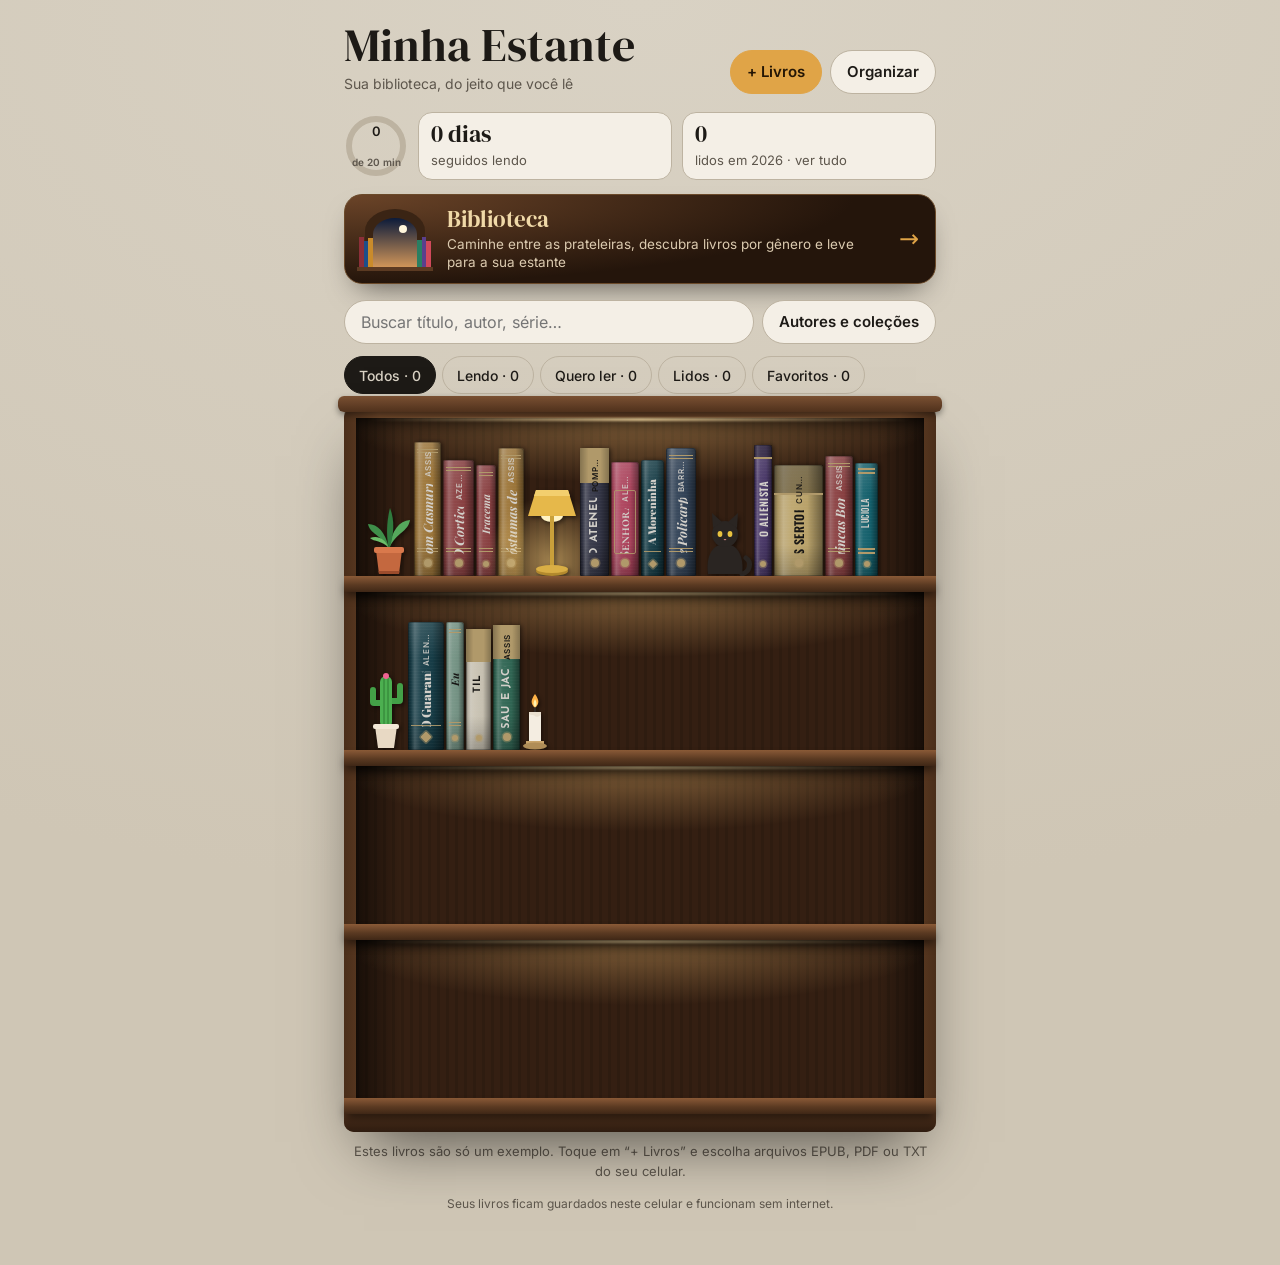
==== commit 0e9a1613: "Biblioteca 3D: corredor por gêneros, sinopse, resumo da Wikipédia e colocar na estante Co-Authored-B" ====
--- a/index.html
+++ b/index.html
@@ -290,6 +290,19 @@
 .ttsbar.show{display:flex}
 .ttsbar button{min-width:44px;height:44px;border-radius:999px;border:0;background:rgba(255,255,255,.14);color:#fff;font-weight:700;font-size:15px;padding:0 12px}
 .ttsbar span{font-size:13px;padding:0 6px;white-space:nowrap}
+.libb{display:grid;grid-template-columns:76px minmax(0,1fr) auto;align-items:center;gap:14px;width:100%;margin:0 0 16px;padding:12px 16px 12px 12px;border-radius:18px;border:1px solid #6b4a2a;background:radial-gradient(120% 140% at 0% 0%,#6b4428,#24150b 72%);color:#f3eadb;text-align:left;box-shadow:0 14px 30px -14px rgba(0,0,0,.65);font:inherit}
+.libb b{display:block;font:400 23px/1.1 "DM Serif Display",serif;color:#f0d9a8;margin-bottom:2px}
+.libb span{font-size:13.5px;color:#dccbb0;line-height:1.35;display:block}
+.libb .arr{font-size:24px;color:#e0a447}
+.libb svg{width:76px;height:64px;display:block}
+.v3tabs{display:flex;gap:6px;justify-content:center;margin:0 0 8px}
+.v3tabs button{min-height:36px;padding:0 14px;border-radius:999px;border:1px solid rgba(255,255,255,.25);background:rgba(255,255,255,.06);color:#f3eee6;font:600 13px Inter,sans-serif}
+.v3tabs button[aria-pressed=true]{background:#f3eee6;color:#1b140d}
+.v3txt{max-height:22vh;overflow:auto;text-align:left;font-size:14.5px;line-height:1.55;color:#e9e1d4;background:rgba(0,0,0,.28);border:1px solid rgba(255,255,255,.1);border-radius:14px;padding:10px 14px;margin:0 0 14px}
+.v3txt a{color:#f0c879}
+.v3txt dl{display:grid;grid-template-columns:auto minmax(0,1fr);gap:4px 12px;margin:0}.v3txt dt{color:#b8ab98}.v3txt dd{margin:0}
+#v3.cat #v3scene{height:min(44vh,430px)}
+#v3 #v3scene{height:min(46vh,460px)}
 #toast{position:fixed;left:50%;bottom:calc(24px + env(safe-area-inset-bottom));transform:translateX(-50%) translateY(20px);background:#111;color:#f3eee6;padding:10px 16px;border-radius:12px;font-size:14px;opacity:0;transition:.25s;z-index:50;max-width:calc(100% - 32px);text-align:center;pointer-events:none}
 #toast.show{opacity:1;transform:translateX(-50%)}
 .sync{font-size:12px;color:var(--mute);text-align:center;margin-top:14px}
@@ -306,10 +319,11 @@
       <label class="b pri" for="fi">+ Livros</label>
       <button class="b" id="org" aria-pressed="false">Organizar</button>
     </div>
-    <input type="file" id="ci" accept="image/*"><input type="file" id="fi" multiple accept=".epub,.pdf,.txt,application/epub+zip,application/pdf,text/plain">
+    <input type="file" id="ci" accept="image/*"><input type="file" id="fa" accept=".epub,.pdf,.txt,application/epub+zip,application/pdf,text/plain"><input type="file" id="fi" multiple accept=".epub,.pdf,.txt,application/epub+zip,application/pdf,text/plain">
   </header>
   <section class="stats" id="stats"></section>
   <div id="contw"></div>
+  <button class="libb" id="libBtn"><svg viewBox="0 0 76 64" aria-hidden="true"><defs><linearGradient id="la" x1="0" y1="0" x2="0" y2="1"><stop offset="0" stop-color="#0b1a3a"/><stop offset="1" stop-color="#d79a5a"/></linearGradient></defs><path d="M8 62V24a30 22 0 0 1 60 0v38z" fill="#3a2414"/><path d="M16 62V27a22 16 0 0 1 44 0v35z" fill="url(#la)"/><circle cx="46" cy="22" r="4" fill="#fff6dc"/><g><rect x="2" y="30" width="5" height="32" fill="#8c2f39"/><rect x="7" y="34" width="4" height="28" fill="#1d4e89"/><rect x="11" y="31" width="5" height="31" fill="#c98b2b"/><rect x="60" y="33" width="5" height="29" fill="#2a7f62"/><rect x="65" y="30" width="4" height="32" fill="#5b3f8c"/><rect x="69" y="34" width="5" height="28" fill="#d1495b"/></g><rect x="0" y="60" width="76" height="4" fill="#5b3a22"/></svg><div><b>Biblioteca</b><span>Caminhe entre as prateleiras, descubra livros por gênero e leve para a sua estante</span></div><span class="arr">→</span></button>
   <div class="find"><input id="q" type="search" placeholder="Buscar título, autor, série…" aria-label="Buscar livros" autocomplete="off"><button class="b" id="explore">Autores e coleções</button></div>
   <div id="chipw"></div>
   <nav class="tabs" id="tabs"></nav>
@@ -358,7 +372,10 @@
 </div>
 <div id="v3" aria-hidden="true"><canvas id="v3dust"></canvas><button id="v3x" aria-label="Fechar">×</button>
   <div id="v3scene"><div class="v3book"></div><div id="v3sh"></div></div>
-  <div class="v3info"><h2 id="v3t"></h2><p id="v3a"></p><div style="display:flex;gap:10px;justify-content:center"><button class="b pri" id="v3read">Ler agora</button><button class="b" id="v3spin">Girar</button></div><small>Arraste para girar · toque duas vezes para ver a contracapa</small></div>
+  <div class="v3info"><h2 id="v3t"></h2><p id="v3a"></p>
+    <div class="v3tabs" id="v3tabs"><button data-t="s" aria-pressed="true">Sinopse</button><button data-t="r" aria-pressed="false">Resumo</button><button data-t="d" aria-pressed="false">Detalhes</button></div>
+    <div class="v3txt" id="v3txt"></div>
+    <div style="display:flex;gap:10px;justify-content:center"><button class="b pri" id="v3read">Ler agora</button><button class="b" id="v3spin">Girar</button></div><small id="v3tip">Arraste para girar · toque duas vezes para ver a contracapa</small></div>
 </div>
 <div id="toast" role="status"></div>
 
@@ -598,14 +615,14 @@
 document.addEventListener('keydown',e=>{if(e.key==='Escape'){if($('#rpanel').classList.contains('open')){closePanel();return}if($('#v3').classList.contains('open')){close3D();return}if($('#rset').classList.contains('open'))$('#rset').classList.remove('open');else if(R)closeReader();else closeOv()}});
 let curSheet=null;
 function openSheet(id){const b=S.books[id];if(!b)return;curSheet=id;const c=colorOf(b);const all=Object.values(S.books);const dl=f=>[...new Set(all.map(x=>(x[f]||'').trim()).filter(Boolean))].map(v=>`<option value="${esc(v)}">`).join('');
- openOv(`<div class="hd"><button class="cv cvb" id="s3d" aria-label="Ver o livro em 3D">${coverHTML(b)}<span class="v3hint">3D</span></button><div><div style="display:flex;gap:8px"><input class="fld ttl" id="sTitle" aria-label="Título" value="${esc(b.title)}"><button class="fav${b.fav?' on':''}" id="sFav" aria-label="Favorito" aria-pressed="${!!b.fav}">♥</button></div><input class="fld" id="sAuth" aria-label="Autor" placeholder="Autor" value="${esc(b.author)}"><div class="bar"><i style="width:${Math.round((b.pct||0)*100)}%"></i></div><div style="font-size:13px;color:var(--mute);margin-top:6px">${Math.round((b.pct||0)*100)}% · ${pagesTot(b)} páginas · ${b.pct>=.99?'concluído':'faltam '+pagesLeft(b)+' pág., ~'+fmtTime(leftMin(b))} · ${b.fmt.toUpperCase()}</div></div></div>
+ openOv(`<div class="hd"><button class="cv cvb" id="s3d" aria-label="Ver o livro em 3D">${coverHTML(b)}<span class="v3hint">3D</span></button><div><div style="display:flex;gap:8px"><input class="fld ttl" id="sTitle" aria-label="Título" value="${esc(b.title)}"><button class="fav${b.fav?' on':''}" id="sFav" aria-label="Favorito" aria-pressed="${!!b.fav}">♥</button></div><input class="fld" id="sAuth" aria-label="Autor" placeholder="Autor" value="${esc(b.author)}"><div class="bar"><i style="width:${Math.round((b.pct||0)*100)}%"></i></div><div style="font-size:13px;color:var(--mute);margin-top:6px">${Math.round((b.pct||0)*100)}% · ${b.file||b.words?pagesTot(b)+' páginas':'páginas —'} · ${!b.file?'sem arquivo ainda':b.pct>=.99?'concluído':'faltam '+pagesLeft(b)+' pág., ~'+fmtTime(leftMin(b))+' · '+b.fmt.toUpperCase()}</div></div></div>
  <div style="display:grid;grid-template-columns:minmax(0,1fr) minmax(0,1fr);gap:8px;margin-top:10px"><input class="fld" id="sSer" list="dlS" placeholder="Série" aria-label="Série" value="${esc(b.series)}"><input class="fld" id="sCol" list="dlC" placeholder="Coleção" aria-label="Coleção" value="${esc(b.coll)}"></div><datalist id="dlS">${dl('series')}</datalist><datalist id="dlC">${dl('coll')}</datalist>
  <div class="lbl">Prateleira</div><div class="seg">${['quero','lendo','lido'].map(k=>`<button data-st="${k}" aria-pressed="${b.status===k}">${k==='lido'?'Lido':STATUS[k]}</button>`).join('')}</div>
  <div class="lbl">Sua nota</div><div class="stars">${[1,2,3,4,5].map(n=>`<button data-r="${n}" class="${(b.rating||0)>=n?'on':''}" aria-label="${n} estrela${n>1?'s':''}">★</button>`).join('')}</div>
  <div class="lbl">Na estante</div>${b.cover?`<label class="tgl">Mostrar de frente (capa à mostra)<input type="checkbox" id="sFront" ${b.front?'checked':''}></label><label class="tgl">Lombada com a foto da capa<input type="checkbox" id="sSpImg" ${b.spine==='img'?'checked':''}></label>`:''}<label class="tgl" style="border:0">${b.cover?'Trocar a capa':'Colocar uma capa'}<button class="b" id="sCov" style="min-height:38px">Da galeria</button></label>
  <label class="tgl" style="border:0">Capa em alta da internet<button class="b pri" id="sNet" style="min-height:38px">Buscar capa</button></label>
  <div class="lbl">Cor da lombada</div><div class="sw">${PAL.slice(0,12).concat(b.ccolor&&!PAL.includes(b.ccolor)?[b.ccolor]:[]).map(p=>`<button data-c="${p}" style="--c:${p}" aria-label="Cor ${p}" aria-pressed="${c===p}"></button>`).join('')}</div>
- <div class="acts"><button class="b warn" id="sDel">Remover</button><button class="b pri" id="sRead">${b.pct>0&&b.pct<.99?'Continuar':'Ler agora'}</button></div>`)}
+ <div class="acts"><button class="b warn" id="sDel">Remover</button><button class="b pri" id="sRead">${!b.file?'Importar arquivo':b.pct>0&&b.pct<.99?'Continuar':'Ler agora'}</button></div>`)}
 sheet.addEventListener('click',e=>{
  const ff=e.target.closest('[data-ff]');if(ff){filt={f:ff.dataset.ff,v:ff.dataset.fv};tab='todos';closeOv();render();return}
  const add=e.target.closest('[data-add]');if(add){const id='d'+uid();S.decor[id]={t:add.dataset.add};S.order.unshift(id);tab='todos';save();closeOv();render();toast('Toque nele e depois em outro lugar para mudar de posição');return}
@@ -613,7 +630,7 @@
  const st=e.target.closest('[data-st]');if(st){b.status=st.dataset.st;if(b.status==='lido'){b.finished=b.finished||Date.now();b.pct=Math.max(b.pct||0,1)}save();render();openSheet(b.id);return}
  const r=e.target.closest('[data-r]');if(r){b.rating=+r.dataset.r===b.rating?0:+r.dataset.r;save();openSheet(b.id);return}
  const cc=e.target.closest('[data-c]');if(cc){b.color=cc.dataset.c;save();renderCase();openSheet(b.id);return}
- if(e.target.id==='sRead'){closeOv();openBook(b.id);return}
+ if(e.target.id==='sRead'){closeOv();if(!b.file)attachPick(b.id);else openBook(b.id);return}
  if(e.target.closest('#sFav')){b.fav=!b.fav;save();render();openSheet(b.id);return}
  if(e.target.id==='sCov'){$('#ci').click();return}
  if(e.target.id==='sNet'){openCoverPicker(b.id);return}
@@ -633,7 +650,7 @@
 const sum=(a,n)=>{let t=0;for(let i=0;i<(n==null?a.length:n);i++)t+=a[i];return t};
 const wkey=()=>S.read.size+S.read.font+'|'+Math.round(stage.clientWidth/8)+'x'+Math.round(stage.clientHeight/8);
 function applyRead(){const r=S.read;rd.className='open '+(r.bg!=='papel'?r.bg:'')+(r.font==='sans'?' sans':'')+(R&&R.pdf?' ispdf':'')+(R&&R.imm?' imm':'');rt.style.setProperty('--fs',r.size+'px')}
-async function openBook(id){const b=S.books[id];if(!b)return;
+async function openBook(id){const b=S.books[id];if(!b)return;if(!b.file){attachPick(id);return}
  if(R)closeReader();R={b,start:b.pct||0,active:0,last:Date.now(),urls:[],imm:false,page:0,np:1};if(!Array.isArray(b.notes))b.notes=[];
  applyRead();rd.setAttribute('aria-hidden','false');document.body.style.overflow='hidden';$('#rtitle').textContent=b.title+(b.author?' - '+b.author:'');$('#rsub').textContent='';closePanel();rt.innerHTML='';$('#endc').classList.remove('show');$('#rch').textContent='';$('#rinfo1').textContent='';$('#rinfo2').textContent='';
  const ld=$('#rload');ld.textContent='Abrindo…';ld.style.display='grid';
@@ -888,20 +905,26 @@
 
 /* ---- livro em 3D ---- */
 const V3={raf:0,ry:-28,rx:8,vy:0,ty:-28,drag:null,t0:0,dust:[]};
-function open3D(id){const b=S.books[id];if(!b)return;closeOv();const v=$('#v3');const c=colorOf(b),k=isHex(b.accent)?b.accent:'#d8b46a';
- const H=Math.round(Math.min(innerHeight*.5,innerWidth*.95*1.45,440)),W=Math.round(H*.66),D=Math.round(Math.min(64,Math.max(12,pagesOf(b)*.055))*H/400);
+function open3D(id,cat){const b=cat?cat.book:S.books[id];if(!b)return;closeOv();const v=$('#v3');const c=colorOf(b),k=isHex(b.accent)?b.accent:'#d8b46a';V3.b=b;V3.cat=cat||null;
+ v.classList.toggle('cat',!!cat);
+ const H=Math.round(Math.min(innerHeight*.4,innerWidth*.95*1.45,400)),W=Math.round(H*.66),D=Math.round(Math.min(64,Math.max(12,pagesOf(b)*.055))*H/400);
  const stars=[1,2,3,4,5].map(n=>`<span style="color:${(b.rating||0)>=n?'#f2c14e':'rgba(255,255,255,.25)'}">★</span>`).join('');
  v.style.setProperty('--gc',c);v.style.setProperty('--gk',k);
- v.querySelector('.v3book').style.cssText=`--w:${W}px;--h:${H}px;--d:${D}px;--c:${c};--c2:${shade(c,.16)};--c3:${shade(c,-.3)};--k:${k};--fg:${ink(c)}`;
- v.querySelector('.v3book').innerHTML=`<div class="f fr">${b.cover?`<img alt="" data-cv="${esc(b.cover)}">`:`<div class="gcover" style="--c:${c};--fg:${ink(c)}"><b style="font-size:26px">${esc(b.title)}</b><small style="font-size:13px">${esc(b.author)}</small></div>`}<i class="shine"></i></div>
- <div class="f bk"><div class="bki"><b>${esc(b.title)}</b><span>${esc(b.author)}</span><div class="bst">${stars}</div><p>${pagesTot(b)} páginas · ${b.fmt.toUpperCase()}</p><p>${Math.round((b.pct||0)*100)}% lido${b.pct>0&&b.pct<.99?' · faltam ~'+fmtTime(leftMin(b)):''}</p><div class="bar3"><i style="width:${Math.round((b.pct||0)*100)}%"></i></div><div class="bcode"></div></div><i class="shine"></i></div>
+ const bk=v.querySelector('.v3book');bk.style.cssText=`--w:${W}px;--h:${H}px;--d:${D}px;--c:${c};--c2:${shade(c,.16)};--c3:${shade(c,-.3)};--k:${k};--fg:${ink(c)}`;
+ bk.innerHTML=`<div class="f fr">${b.cover?`<img alt="" data-cv="${esc(b.cover)}">`:`<div class="gcover" style="--c:${c};--fg:${ink(c)}"><b style="font-size:26px">${esc(b.title)}</b><small style="font-size:13px">${esc(b.author)}</small></div>`}<i class="shine"></i></div>
+ <div class="f bk"><div class="bki"><b>${esc(b.title)}</b><span>${esc(b.author)}</span><div class="bst">${stars}</div><p>${b.file||b.words?pagesTot(b)+' páginas · ':''}${b.fmt?b.fmt.toUpperCase():cat?esc(cat.g.n):'sem arquivo ainda'}</p><p>${cat?'Na biblioteca':Math.round((b.pct||0)*100)+'% lido'+(b.pct>0&&b.pct<.99?' · faltam ~'+fmtTime(leftMin(b)):'')}</p><div class="bar3"><i style="width:${Math.round((b.pct||0)*100)}%"></i></div><div class="bcode"></div></div><i class="shine"></i></div>
  <div class="f sp"><span class="au">${esc(lastName(b.author||''))}</span><span class="t">${esc(b.title)}</span><i class="em"></i></div>
  <div class="f pr"></div><div class="f tp"></div><div class="f bt"></div>`;
- $('#v3t').textContent=b.title;$('#v3a').textContent=b.author||'';$('#v3read').textContent=b.pct>0&&b.pct<.99?'Continuar lendo':'Ler agora';$('#v3read').dataset.id=id;
+ $('#v3t').textContent=b.title;$('#v3a').textContent=b.author||'';
+ const rd3=$('#v3read'),sp3=$('#v3spin');
+ if(cat){rd3.textContent=hasBook(b.title)?'Já está na sua estante':'Colocar na estante';rd3.disabled=hasBook(b.title);sp3.textContent='Voltar';V3.act=()=>catAdd();V3.act2=close3D}
+ else{rd3.disabled=false;rd3.textContent=!b.file?'Importar arquivo':b.pct>0&&b.pct<.99?'Continuar lendo':'Ler agora';sp3.textContent='Girar';V3.act=()=>{close3D();if(!b.file)attachPick(b.id);else openBook(b.id)};V3.act2=()=>{V3.vy=18}}
+ v3tab(b.syn?'s':'r');
  hydrate(v);v.classList.add('open');document.body.style.overflow='hidden';
  Object.assign(V3,{ry:-560,rx:28,vy:0,ty:-28,t0:performance.now(),sc:.2,drag:null});
  V3.dust=Array.from({length:46},()=>({x:Math.random(),y:Math.random(),r:.6+Math.random()*2.2,s:.0004+Math.random()*.0012,a:Math.random()*6.3}));
- cancelAnimationFrame(V3.raf);V3.raf=requestAnimationFrame(loop3D)}
+ cancelAnimationFrame(V3.raf);V3.raf=requestAnimationFrame(loop3D);
+ if(cat||b.orig)catLookup(b).then(()=>{if(V3.b!==b)return;if(cat&&!b.cover&&b.cover0){b.cover=b.cover0;const fr=bk.querySelector('.fr');fr.innerHTML=`<img alt="" src="${esc(b.cover.slice(2))}"><i class="shine"></i>`}if($('#v3tabs [aria-pressed=true]').dataset.t==='d')v3tab('d')})}
 function loop3D(now){const v=$('#v3');if(!v.classList.contains('open'))return;const t=(now-V3.t0)/1000;
  if(t<1.4){const e=1-Math.pow(1-t/1.4,4);V3.ry=-560+(V3.ty+560)*e;V3.rx=28-20*e;V3.sc=.2+.8*Math.min(1,t/1.1*1.05)}
  else if(!V3.drag){V3.ry+=V3.vy;V3.vy*=.95;if(Math.abs(V3.vy)<.05){V3.vy=0;V3.ry+=(V3.ty-V3.ry)*.04;V3.ty+=Math.sin(t*.6)*.12}V3.rx+=(8+Math.sin(t*.8)*3-V3.rx)*.05;V3.sc=1}
@@ -914,14 +937,60 @@
  const cv=$('#v3dust');const W=cv.width=cv.clientWidth,H=cv.height=cv.clientHeight;const x=cv.getContext('2d');x.clearRect(0,0,W,H);
  for(const d of V3.dust){d.y-=d.s;if(d.y<-.02)d.y=1.02;const px=(d.x+Math.sin(t*.4+d.a)*.02)*W,py=d.y*H;const al=.25+.35*Math.sin(t*1.5+d.a)**2;x.beginPath();x.fillStyle=`rgba(255,226,170,${al})`;x.shadowColor='rgba(255,210,140,.9)';x.shadowBlur=8;x.arc(px,py,d.r,0,6.283);x.fill()}
  V3.raf=requestAnimationFrame(loop3D)}
-function close3D(){$('#v3').classList.remove('open');cancelAnimationFrame(V3.raf);document.body.style.overflow=''}
+function close3D(){$('#v3').classList.remove('open');cancelAnimationFrame(V3.raf);const lib=document.getElementById('lib');if(!(lib&&lib.classList.contains('open')))document.body.style.overflow=''}
 {const sc=$('#v3scene');let lastTap=0;
  sc.addEventListener('pointerdown',e=>{V3.drag={x:e.clientX,ry:V3.ry,lx:e.clientX,lt:performance.now()};V3.vy=0;sc.setPointerCapture(e.pointerId)});
  sc.addEventListener('pointermove',e=>{if(!V3.drag)return;const dx=e.clientX-V3.drag.x;V3.ry=V3.drag.ry+dx*.6;const n=performance.now();V3.vy=(e.clientX-V3.drag.lx)*.6/Math.max(1,(n-V3.drag.lt)/16);V3.drag.lx=e.clientX;V3.drag.lt=n});
  const up=e=>{if(!V3.drag)return;const moved=Math.abs(e.clientX-V3.drag.x)>6;V3.drag=null;V3.ty=Math.round((V3.ry+V3.vy*18)/180)*180-28;if(!moved){const n=Date.now();if(n-lastTap<350){V3.vy=0;V3.ty=Math.round(V3.ry/180)*180+180-28;V3.vy=7}lastTap=n}};
  sc.addEventListener('pointerup',up);sc.addEventListener('pointercancel',up)}
-$('#v3x').onclick=close3D;$('#v3read').onclick=e=>{const id=e.target.dataset.id;close3D();openBook(id)};
-$('#v3spin').onclick=()=>{V3.vy=18};
+$('#v3x').onclick=close3D;$('#v3read').onclick=()=>{V3.act&&V3.act()};$('#v3spin').onclick=()=>{V3.act2&&V3.act2()};
+$('#v3tabs').addEventListener('click',e=>{const t=e.target.closest('[data-t]');if(t)v3tab(t.dataset.t)});
+
+/* ---- biblioteca: dados, ficha e ligação com a estante ---- */
+const hasBook=t=>{const n=norm(t);return Object.values(S.books).some(b=>norm(b.title)===n)};
+let CATC={};try{CATC=JSON.parse(localStorage.getItem('estante.cat.v1')||'{}')}catch(e){}
+const catSave=()=>{try{localStorage.setItem('estante.cat.v1',JSON.stringify(CATC))}catch(e){}};
+const catKey=b=>norm((b.orig||b.title)+'|'+b.author);
+async function catLookup(b){const k=catKey(b);let c=CATC[k];
+ if(!c||(!c.ol&&Date.now()-(c.ts||0)>864e5)){c=Object.assign(c||{},{ts:Date.now()});
+  if(navigator.onLine){try{const au=lastName(b.author||'');const u='https://openlibrary.org/search.json?'+new URLSearchParams({title:b.orig||b.title,author:au,limit:'5',fields:'cover_i,number_of_pages_median,first_publish_year,title'});const j=await (await fetch(u)).json();const d=(j.docs||[]).find(x=>x.cover_i)||(j.docs||[])[0];if(d){c.ol=1;c.cv=d.cover_i||0;c.pg=d.number_of_pages_median||0}}catch(e){}}
+  CATC[k]=c;catSave()}
+ if(c.cv)b.cover0='u:https://covers.openlibrary.org/b/id/'+c.cv+'-L.jpg';if(c.pg&&!b.file){b.pgOL=c.pg}
+ return c}
+async function wikiLookup(b){const k=catKey(b);const c=CATC[k]=CATC[k]||{};if(c.wk!==undefined&&(c.wk||Date.now()-(c.wts||0)<864e5))return c.wk;
+ if(!navigator.onLine)return null;const au=lastName(b.author||'');const tn=norm(b.title),on=norm(b.orig||'');
+ const ok=x=>{const t=norm(x||'');return t.includes(norm(au))||/\b(livro|romance|obra|serie|conto|novela|autobiografia|biografia|ensaio|diario)\b/.test(t)};
+ try{const s=await (await fetch('https://pt.wikipedia.org/w/api.php?'+new URLSearchParams({action:'query',list:'search',srsearch:b.title+' '+au,format:'json',origin:'*',srlimit:'6'}))).json();
+  const res=(s.query&&s.query.search)||[];let best=null;
+  for(const r of res){const rt=norm(r.title.replace(/\s*\(.*?\)\s*/g,' ')).trim();if(rt===tn||rt===on||(rt.length>5&&(tn.startsWith(rt)||rt.startsWith(tn)))){best=r;break}}
+  if(!best)best=res.find(r=>ok(r.snippet)&&norm(r.snippet).includes(norm(au)))||null;
+  if(best){const sm=await (await fetch('https://pt.wikipedia.org/api/rest_v1/page/summary/'+encodeURIComponent(best.title.replace(/ /g,'_')))).json();
+   if(sm&&sm.extract&&sm.type!=='disambiguation'&&ok(sm.extract)){c.wk={x:sm.extract,u:(sm.content_urls&&sm.content_urls.mobile&&sm.content_urls.mobile.page)||'https://pt.wikipedia.org/wiki/'+encodeURIComponent(best.title.replace(/ /g,'_')),t:best.title}}else c.wk=0}else c.wk=0}catch(e){return null}
+ c.wts=Date.now();catSave();return c.wk}
+async function v3tab(t){const b=V3.b;if(!b)return;$('#v3tabs').querySelectorAll('button').forEach(x=>x.setAttribute('aria-pressed',x.dataset.t===t));const box=$('#v3txt');box.scrollTop=0;
+ if(t==='s'){box.innerHTML=b.syn?`<p style="margin:0">${esc(b.syn)}</p>`:'<p style="margin:0">Este livro ainda não tem sinopse aqui. Veja a aba Resumo.</p>'}
+ else if(t==='r'){box.innerHTML='<p style="margin:0">Buscando o resumo na Wikipédia…</p>';const wk=await wikiLookup(b);if(V3.b!==b||$('#v3tabs [aria-pressed=true]').dataset.t!=='r')return;
+  box.innerHTML=wk?`<p style="margin:0 0 8px">${esc(wk.x)}</p><a href="${esc(wk.u)}" target="_blank" rel="noopener">Ler mais na Wikipédia →</a>`:wk===null?'<p style="margin:0">Sem internet agora. O resumo vem da Wikipédia e aparece quando você estiver conectado.</p>':'<p style="margin:0">Não encontrei um resumo confiável deste livro na Wikipédia. A sinopse está na primeira aba.</p>'}
+ else{const yr=b.year?(b.year<0?'séc. '+(Math.ceil(-b.year/100))+' a.C.':b.year):'';const pg=b.file?pagesTot(b):(b.pgOL||'');
+  const rows=[['Autor',b.author],['Título original',b.orig&&b.orig!==b.title?b.orig:''],['Ano',yr],['Gênero',b.genre||b.coll||''],['Páginas',pg?pg+(b.file?'':' (edição mais comum)'):''],['Na estante',S.books[b.id]?(b.file?Math.round((b.pct||0)*100)+'% lido':'sem arquivo ainda'):hasBook(b.title)?'sim':'não']].filter(r=>r[1]);
+  box.innerHTML=`<dl>${rows.map(r=>`<dt>${r[0]}</dt><dd>${esc(r[1])}</dd>`).join('')}</dl>`}}
+function addWish(b,g,color){if(hasBook(b.title))return null;const id='b'+uid();const pg=b.pgOL||0;
+ S.books[id]={id,title:b.title,author:b.author,orig:b.orig,year:b.year,syn:b.syn,genre:g.n,coll:g.n,series:'',fmt:null,file:null,cover:b.cover0||null,ccover:b.cover0?1:0,color:isHex(color)?color:PAL[hash(id)%PAL.length],accent:'#d8b46a',pal:2,status:'quero',added:Date.now(),pct:0,pos:null,words:pg?pg*250:0,chw:null,pages:0,rating:0,opened:0,hq:1,fav:false,notes:[],wish:true};
+ S.order.splice(firstBookIndex(),0,id);save();render();return id}
+async function catAdd(){const cat=V3.cat;if(!cat)return;const b=cat.book;if(hasBook(b.title))return;await catLookup(b);addWish(b,cat.g,b.color);
+ const sc=$('#v3scene');const done=()=>{sc.style.opacity='';close3D();toast('“'+b.title+'” foi para a sua estante! 📚',3500);cat.onAdded&&cat.onAdded()};
+ if(sc.animate&&!RM){const an=sc.animate([{transform:'none',opacity:1},{transform:'translateY(-8vh) scale(1.08)',opacity:1,offset:.25},{transform:'translateY(70vh) scale(.12) rotate(-25deg)',opacity:0}],{duration:900,easing:'cubic-bezier(.5,0,.6,1)'});an.onfinish=()=>{sc.style.opacity=0;done()}}else done()}
+let ATT=null;function attachPick(id){ATT=id;toast('Escolha o arquivo deste livro (EPUB, PDF ou TXT)');$('#fa').click()}
+$('#fa').addEventListener('change',async e=>{const f=e.target.files[0];e.target.value='';const b=S.books[ATT];if(!f||!b)return;
+ const ext=(f.name.split('.').pop()||'').toLowerCase();const fmt={epub:'epub',pdf:'pdf',txt:'txt'}[ext];if(!fmt){toast('Use um arquivo EPUB, PDF ou TXT');return}
+ toast('Ligando o arquivo ao livro…',60000);
+ try{let m={};if(fmt==='epub')m=await epubMeta(f);else if(fmt==='pdf')m=await pdfMeta(f);else m={words:countWords(await readTxt(f))};
+  b.file=await putBlob(f,{epub:'application/epub+zip',pdf:'application/pdf',txt:'text/plain'}[fmt]);b.fmt=fmt;b.words=m.words||b.words;b.chw=m.chw||null;b.pages=m.pages||0;b.sp=0;b.wps=0;b.pos=null;b.pct=0;b.wish=false;
+  if(!b.cover&&m.cover){b.cover=await putBlob(m.cover,'image/jpeg');b.pal=0}
+  save();render();toast('Pronto! Abrindo o livro…');openBook(b.id)}catch(err){console.warn(err);toast('Não consegui ler esse arquivo.')}});
+window.EstanteAPI={hasBook,toast,onClose:()=>{document.body.style.overflow='';render()},
+ openCatalog:(row,g,color,onAdded)=>{const book={id:'cat-'+hash(row[1]+row[2]),title:row[0],orig:row[1],author:row[2],year:row[3],syn:row[4],genre:g.n,cover:null,color,accent:'#d8b46a',fmt:null,pct:0,rating:0,words:0,pages:0};open3D(null,{book,g,onAdded})}};
+$('#libBtn').onclick=async()=>{toast('Abrindo a biblioteca…',2500);document.body.style.overflow='hidden';try{const m=await import('./library.js');await m.openLibrary(window.EstanteAPI)}catch(e){console.warn(e);document.body.style.overflow='';toast(navigator.onLine?'Não consegui abrir a biblioteca.':'Abra o app uma vez com internet para baixar a biblioteca.')}};
 
 /* ---- toast, redimensionar, nuvem ---- */
 let tT=null;function toast(m,ms=2600){const t=$('#toast');t.textContent=m;t.classList.add('show');clearTimeout(tT);tT=setTimeout(()=>t.classList.remove('show'),ms)}
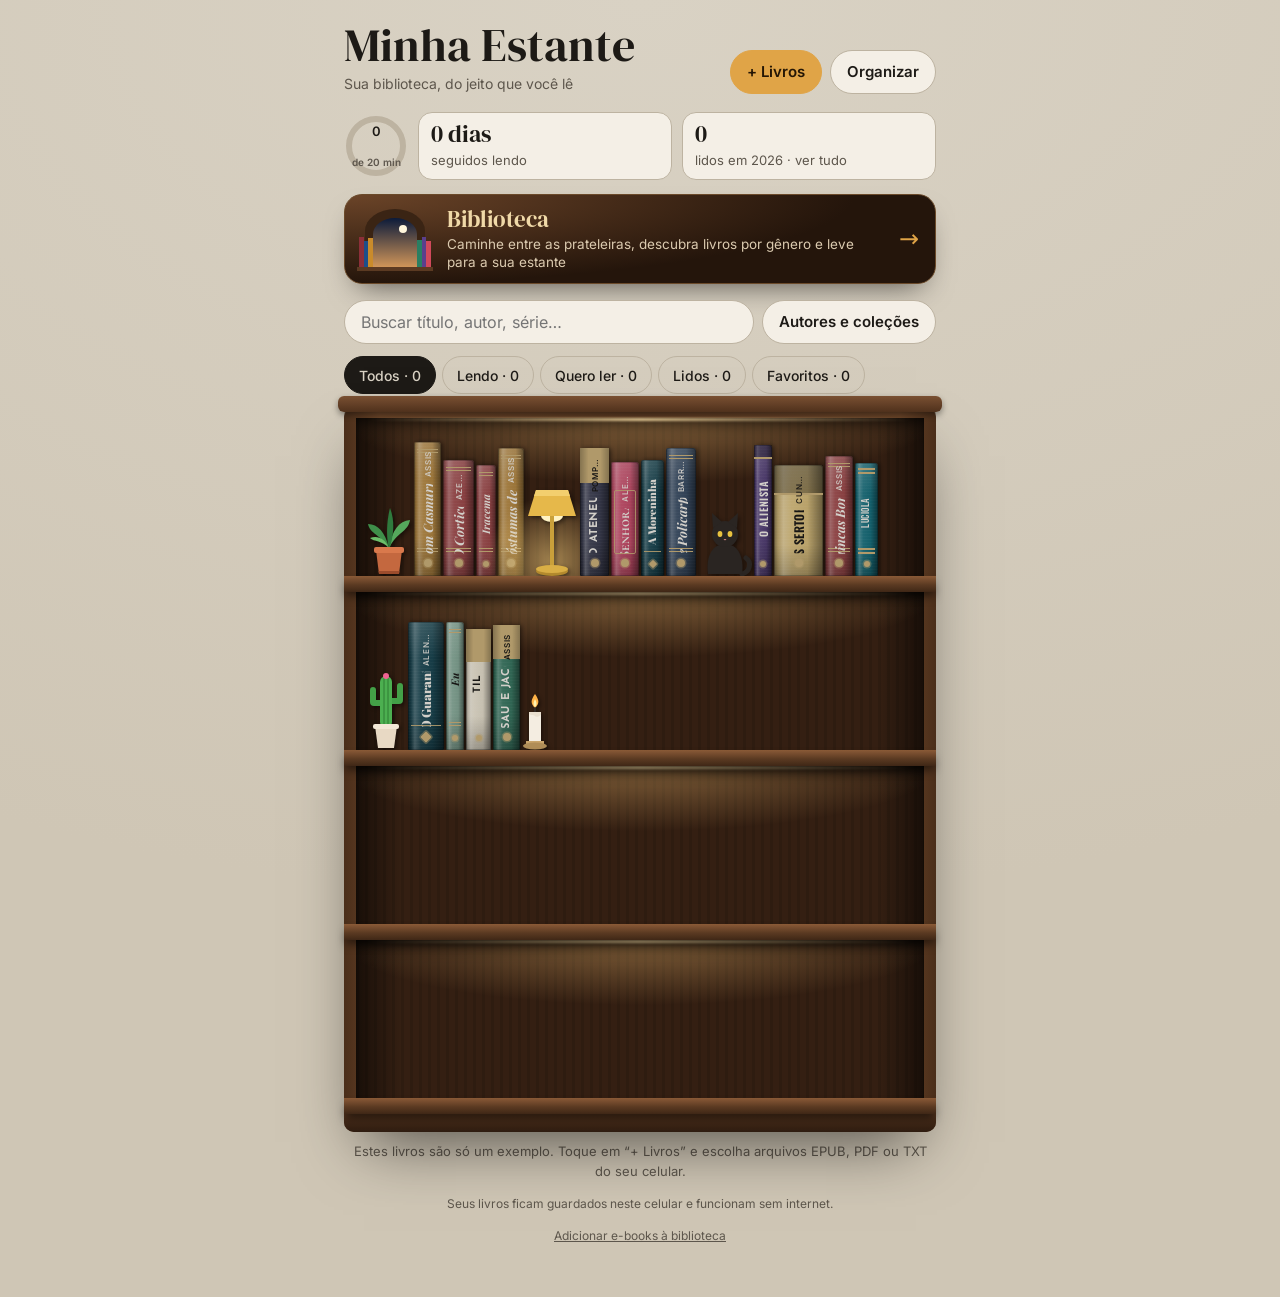
==== commit bb0cec2b: "Página para adicionar e-books próprios com gêneros personalizados Co-Authored-By: Claude Opus 5.5 <n" ====
--- a/index.html
+++ b/index.html
@@ -181,6 +181,7 @@
 #reader.ispdf #pdfv{display:grid}#reader.ispdf #pager{display:none}
 #pc{display:block;box-shadow:0 2px 12px rgba(0,0,0,.18);background:#fff}
 #reader.noite #pc,#reader.preto #pc{filter:invert(.9) hue-rotate(180deg)}
+#reader.iscbz #pc{filter:none!important;background:transparent}
 .rf{flex:none;background:var(--rb);padding:6px 16px max(10px,env(safe-area-inset-bottom));display:flex;flex-direction:column;gap:2px}
 .rch{font-size:12px;color:var(--rm);text-align:center;white-space:nowrap;overflow:hidden;text-overflow:ellipsis;min-height:16px}
 #rslider{-webkit-appearance:none;appearance:none;width:100%;height:28px;background:transparent;margin:0}
@@ -319,7 +320,7 @@
       <label class="b pri" for="fi">+ Livros</label>
       <button class="b" id="org" aria-pressed="false">Organizar</button>
     </div>
-    <input type="file" id="ci" accept="image/*"><input type="file" id="fa" accept=".epub,.pdf,.txt,application/epub+zip,application/pdf,text/plain"><input type="file" id="fi" multiple accept=".epub,.pdf,.txt,application/epub+zip,application/pdf,text/plain">
+    <input type="file" id="ci" accept="image/*"><input type="file" id="fa" accept=".epub,.pdf,.txt,.cbz,application/epub+zip,application/pdf,text/plain,application/vnd.comicbook+zip,application/x-cbz"><input type="file" id="fi" multiple accept=".epub,.pdf,.txt,.cbz,application/epub+zip,application/pdf,text/plain,application/vnd.comicbook+zip,application/x-cbz">
   </header>
   <section class="stats" id="stats"></section>
   <div id="contw"></div>
@@ -336,6 +337,7 @@
   </div>
   <p class="sampnote" id="sampnote" hidden>Estes livros são só um exemplo. Toque em “+ Livros” e escolha arquivos EPUB, PDF ou TXT do seu celular.</p>
   <p class="sync" id="sync"></p>
+  <p class="sync"><a href="admin.html" style="color:var(--mute)">Adicionar e-books à biblioteca</a></p>
 </div>
 
 <div class="ov" id="ov"><div class="sheet" id="sheet" role="dialog" aria-modal="true"></div></div>
@@ -498,11 +500,11 @@
  const list=Array.from(files);let ok=0;
  for(const [i,f] of list.entries()){
   toast(`Colocando na estante… ${list.length>1?(i+1)+' de '+list.length:''}`,60000);
-  const ext=(f.name.split('.').pop()||'').toLowerCase();const fmt={epub:'epub',pdf:'pdf',txt:'txt'}[ext];
-  if(!fmt){toast('“'+f.name+'” não é EPUB, PDF ou TXT');continue}
+  const ext=(f.name.split('.').pop()||'').toLowerCase();const fmt={epub:'epub',pdf:'pdf',txt:'txt',cbz:'cbz'}[ext];
+  if(!fmt){toast('“'+f.name+'” não é EPUB, PDF, CBZ ou TXT');continue}
   try{
-   let m={};if(fmt==='epub')m=await epubMeta(f);else if(fmt==='pdf')m=await pdfMeta(f);else m={words:countWords(await readTxt(f))};
-   const type={epub:'application/epub+zip',pdf:'application/pdf',txt:'text/plain'}[fmt];
+   let m={};if(fmt==='epub')m=await epubMeta(f);else if(fmt==='pdf')m=await pdfMeta(f);else if(fmt==='cbz')m=await cbzMeta(f);else m={words:countWords(await readTxt(f))};
+   const type={epub:'application/epub+zip',pdf:'application/pdf',txt:'text/plain',cbz:'application/zip'}[fmt];
    const file=await putBlob(f,type);let cover=null,color=null;
    let accent=null;if(m.cover){const pl=await palette(m.cover);if(pl){color=pl.c;accent=pl.k}cover=await putBlob(m.cover,'image/jpeg')}
    const id='b'+uid();
@@ -649,15 +651,15 @@
 const RM=matchMedia('(prefers-reduced-motion: reduce)').matches;
 const sum=(a,n)=>{let t=0;for(let i=0;i<(n==null?a.length:n);i++)t+=a[i];return t};
 const wkey=()=>S.read.size+S.read.font+'|'+Math.round(stage.clientWidth/8)+'x'+Math.round(stage.clientHeight/8);
-function applyRead(){const r=S.read;rd.className='open '+(r.bg!=='papel'?r.bg:'')+(r.font==='sans'?' sans':'')+(R&&R.pdf?' ispdf':'')+(R&&R.imm?' imm':'');rt.style.setProperty('--fs',r.size+'px')}
+function applyRead(){const r=S.read;rd.className='open '+(r.bg!=='papel'?r.bg:'')+(r.font==='sans'?' sans':'')+(R&&R.pdf?' ispdf':'')+(R&&R.pdf&&R.pdf.cbz?' iscbz':'')+(R&&R.imm?' imm':'');rt.style.setProperty('--fs',r.size+'px')}
 async function openBook(id){const b=S.books[id];if(!b)return;if(!b.file){attachPick(id);return}
  if(R)closeReader();R={b,start:b.pct||0,active:0,last:Date.now(),urls:[],imm:false,page:0,np:1};if(!Array.isArray(b.notes))b.notes=[];
  applyRead();rd.setAttribute('aria-hidden','false');document.body.style.overflow='hidden';$('#rtitle').textContent=b.title+(b.author?' - '+b.author:'');$('#rsub').textContent='';closePanel();rt.innerHTML='';$('#endc').classList.remove('show');$('#rch').textContent='';$('#rinfo1').textContent='';$('#rinfo2').textContent='';
  const ld=$('#rload');ld.textContent='Abrindo…';ld.style.display='grid';
- let blob;try{blob=await getBlob(b.file,{epub:'application/epub+zip',pdf:'application/pdf',txt:'text/plain'}[b.fmt])}catch(e){ld.textContent=e.message==='local'?'Não encontrei o arquivo deste livro neste celular. Importe-o de novo.':'Não consegui carregar o arquivo. Verifique a internet.';return}
+ let blob;try{blob=await getBlob(b.file,{epub:'application/epub+zip',pdf:'application/pdf',txt:'text/plain',cbz:'application/zip'}[b.fmt])}catch(e){ld.textContent=e.message==='local'?'Não encontrei o arquivo deste livro neste celular. Importe-o de novo.':'Não consegui carregar o arquivo. Verifique a internet.';return}
  if(!R||R.b!==b)return;
  if(b.status!=='lido')b.status='lendo';b.opened=Date.now();save();
- try{if(b.fmt==='epub')await openEpub(blob);else if(b.fmt==='pdf')await openPdf(blob);else await openTxt(blob)}catch(e){console.warn(e);ld.textContent='Não consegui abrir este livro.';return}
+ try{if(b.fmt==='epub')await openEpub(blob);else if(b.fmt==='pdf')await openPdf(blob);else if(b.fmt==='cbz')await openCbz(blob);else await openTxt(blob)}catch(e){console.warn(e);ld.textContent='Não consegui abrir este livro.';return}
  ld.style.display='none'}
 /* --- texto paginado (EPUB e TXT) --- */
 async function openEpub(blob){const E=await epubOpen(blob);R.E=E;const b=R.b;if(!b.chw||b.chw.length!==E.spine.length)b.chw=E.spine.map(()=>1);
@@ -699,7 +701,7 @@
  if(!b.pages||b.pages!==n){b.pages=n;b.words=n*280}
  if(!b.hq&&!b.ccover)upgradeCover(b,(async()=>{const pg=await pdf.getPage(1);const v1=pg.getViewport({scale:1});const vp=pg.getViewport({scale:720/v1.width});const c=document.createElement('canvas');c.width=vp.width;c.height=vp.height;await pg.render({canvasContext:c.getContext('2d'),viewport:vp}).promise;return await new Promise(r=>c.toBlob(r,'image/jpeg',.9))})());
  applyRead();loadOutline();const start=(b.pos&&b.pos.page)||Math.max(1,Math.round((b.pct||0)*n));await showPdf(Math.min(n,start),0)}
-async function pdfBitmap(p){const crop=S.read.crop!==false;const key=p+(crop?'c':'');if(R.cache.has(key))return R.cache.get(key);
+async function pdfBitmap(p){if(R.pdf.cbz)return cbzBitmap(p);const crop=S.read.crop!==false;const key=p+(crop?'c':'');if(R.cache.has(key))return R.cache.get(key);
  const job=(async()=>{const page=await R.pdf.getPage(p);const v1=page.getViewport({scale:1});const tw=Math.min(2400,Math.max(900,stage.clientWidth*(devicePixelRatio||1)*1.6));const vp=page.getViewport({scale:tw/v1.width});
   const c=document.createElement('canvas');c.width=Math.round(vp.width);c.height=Math.round(vp.height);const x=c.getContext('2d');x.fillStyle='#fff';x.fillRect(0,0,c.width,c.height);await page.render({canvasContext:x,viewport:vp}).promise;
   let box={sx:0,sy:0,sw:c.width,sh:c.height};
@@ -749,13 +751,13 @@
 stage.addEventListener('pointerdown',e=>{if(e.target.closest('.endc'))return;ps={x:e.clientX,y:e.clientY,t:Date.now()}});
 stage.addEventListener('pointercancel',()=>{ps=null});
 stage.addEventListener('pointerup',e=>{if(!ps||!R)return;const dx=e.clientX-ps.x,dy=e.clientY-ps.y,dt=Date.now()-ps.t;ps=null;
- if(Math.abs(dx)>45&&Math.abs(dx)>Math.abs(dy)*1.3&&dt<700){getSelection().removeAllRanges();turn(dx<0?1:-1);return}
+ if(Math.abs(dx)>45&&Math.abs(dx)>Math.abs(dy)*1.3&&dt<700){getSelection().removeAllRanges();turn((dx<0?1:-1)*(R.b.rtl?-1:1));return}
  if(getSelection().toString().trim())return;
  if(Math.abs(dx)>12||Math.abs(dy)>12||dt>550)return;
  if(e.target.closest('a'))return;
  if($('#rset').classList.contains('open')){$('#rset').classList.remove('open');return}
  const r=stage.getBoundingClientRect(),x=e.clientX-r.left;
- if(x<r.width*.32)turn(-1);else if(x>r.width*.68)turn(1);else{R.imm=!R.imm;rd.classList.toggle('imm',R.imm)}});
+ if(x<r.width*.32)turn(R.b.rtl?1:-1);else if(x>r.width*.68)turn(R.b.rtl?-1:1);else{R.imm=!R.imm;rd.classList.toggle('imm',R.imm)}});
 rt.addEventListener('click',e=>{const a=e.target.closest('a');if(!a)return;if(a.dataset.go&&R&&R.E){e.preventDefault();const [p,f]=a.dataset.go.split('#');const i=R.E.spine.indexOf(p);if(i>=0){if(i===R.ch&&f){const el=rt.querySelector('#'+CSS.escape(f));if(el)go(pageOf(el))}else renderCh(i,0,f)}}else if(!a.getAttribute('target'))e.preventDefault()});
 document.addEventListener('keydown',e=>{if(!R||e.target===slider)return;if(['ArrowRight','PageDown',' '].includes(e.key)){e.preventDefault();turn(1)}else if(['ArrowLeft','PageUp'].includes(e.key)){e.preventDefault();turn(-1)}});
 function relayout(){if(!R||$('#rload').style.display!=='none')return;if(R.pdf){showPdf(R.page,0);return}const f=R.np?R.page/R.np:0;layout();go(Math.min(R.np-1,Math.round(f*R.np)),false)}
@@ -785,12 +787,12 @@
 function renderSet(){const r=S.read;const T=[['papel','Papel','#fbf8f2','#26211b'],['sepia','Sépia','#f1e4c8','#433422'],['noite','Noite','#1b1d1f','#d7d2c8'],['preto','Preto','#000','#bdb8ae']];
  const toc=R&&R.E?R.E.spine.map((p,i)=>R.E.toc[p]?`<button data-goch="${i}" class="${i===R.ch?'cur':''}">${esc(R.E.toc[p])}</button>`:'').join(''):'';
  $('#rset').innerHTML=`<div class="lbl" style="margin-top:0">Fundo</div><div class="thm">${T.map(([k,n,bg,fg])=>`<button data-bg="${k}" style="background:${bg};color:${fg}" aria-pressed="${r.bg===k}">${n}</button>`).join('')}</div>
- ${R&&R.pdf?`<label class="tgl" style="margin-top:8px">Cortar margens brancas (letra maior)<input type="checkbox" id="crop" ${r.crop!==false?'checked':''}></label>`:`<div class="lbl">Letra · ${r.size}px</div><div class="szr"><button data-sz="-1" aria-label="Diminuir letra">A−</button><button data-sz="1" aria-label="Aumentar letra" style="font-size:20px">A+</button></div><div class="lbl">Fonte</div><div class="szr"><button data-ft="serif" style="font-family:Literata,serif;${r.font==='serif'?'border-color:var(--acc)':''}">Literata</button><button data-ft="sans" style="font-family:Inter,sans-serif;${r.font==='sans'?'border-color:var(--acc)':''}">Inter</button></div>`}
+ ${R&&R.pdf?`${R.pdf.cbz?'':`<label class="tgl" style="margin-top:8px">Cortar margens brancas (letra maior)<input type="checkbox" id="crop" ${r.crop!==false?'checked':''}></label>`}<label class="tgl">Modo mangá (direita → esquerda)<input type="checkbox" id="rtl" ${R.b.rtl?'checked':''}></label>`:`<div class="lbl">Letra · ${r.size}px</div><div class="szr"><button data-sz="-1" aria-label="Diminuir letra">A−</button><button data-sz="1" aria-label="Aumentar letra" style="font-size:20px">A+</button></div><div class="lbl">Fonte</div><div class="szr"><button data-ft="serif" style="font-family:Literata,serif;${r.font==='serif'?'border-color:var(--acc)':''}">Literata</button><button data-ft="sans" style="font-family:Inter,sans-serif;${r.font==='sans'?'border-color:var(--acc)':''}">Inter</button></div>`}
  ${R&&R.b.notes.length?`<div class="lbl">Marcadores e destaques</div>${R.b.notes.map((n,i)=>`<div class="note"><button data-note="${i}">${n.k==='h'?'“'+esc(n.t.length>140?n.t.slice(0,140)+'…':n.t)+'”':'🔖 '+esc(n.t)}<small>${Math.round((n.pct||0)*100)}% · ${new Date(n.at).toLocaleDateString('pt-BR')}</small></button><button class="x" data-delnote="${i}" aria-label="Apagar">×</button></div>`).join('')}`:`<div class="lbl">Marcadores e destaques</div><div style="font-size:13px">Toque no marcador lá em cima para marcar a página${R&&R.pdf?'':', ou segure o dedo num trecho e toque em “Destacar trecho”'}.</div>`}
  ${toc?`<div class="lbl">Capítulos</div><div class="toc">${toc}</div>`:''}
  <div class="lbl">Como usar</div><div style="font-size:13px">Toque na direita para avançar e na esquerda para voltar, ou deslize. Toque no meio para esconder o topo. Arraste a barra de baixo para pular de página.</div>`}
 $('#rsetb').onclick=e=>{e.stopPropagation();const s=$('#rset');if(!s.classList.contains('open'))renderSet();s.classList.toggle('open')};
-$('#rset').addEventListener('change',e=>{if(e.target.id==='crop'&&R&&R.pdf){S.read.crop=e.target.checked;save();showPdf(R.page,0)}});
+$('#rset').addEventListener('change',e=>{if(e.target.id==='rtl'&&R){R.b.rtl=e.target.checked;save();toast(R.b.rtl?'Modo mangá: toque à esquerda para avançar':'Toque à direita para avançar');return}if(e.target.id==='crop'&&R&&R.pdf){S.read.crop=e.target.checked;save();showPdf(R.page,0)}});
 $('#rset').addEventListener('click',e=>{const t=e.target.closest('button');if(!t||!R)return;const r=S.read;
  if(t.dataset.bg){r.bg=t.dataset.bg;applyRead()}
  if(t.dataset.ft||t.dataset.sz){if(t.dataset.ft)r.font=t.dataset.ft;if(t.dataset.sz)r.size=Math.min(30,Math.max(14,r.size+ +t.dataset.sz));applyRead();R.wps=0;relayout()}
@@ -837,7 +839,7 @@
  if(t.dataset.sr){closePanel();const d=JSON.parse(t.dataset.sr);if(R.pdf){await showPdf(d.p,0)}else{if(R.E&&d.ch!==R.ch)await renderCh(d.ch,0);locate(R.lastQ,d.k)}return}});
 /* busca */
 const SR={gen:0};
-$('#rfind').onclick=e=>{e.stopPropagation();if(!R)return;openPanel('Buscar no livro',`<div class="sbox"><input id="sq" type="search" placeholder="Palavra ou frase…" value="${esc(R.lastQ||'')}" aria-label="Buscar no livro"><button id="sgo">Buscar</button></div><div class="sst" id="sst"></div><div class="rpb sres" id="sres"></div>`);const q=$('#sq');q.focus();q.addEventListener('keydown',ev=>{if(ev.key==='Enter')runSearch(q.value)})};
+$('#rfind').onclick=e=>{e.stopPropagation();if(!R)return;if(R.pdf&&R.pdf.cbz){toast('Quadrinhos não têm texto para buscar.');return}openPanel('Buscar no livro',`<div class="sbox"><input id="sq" type="search" placeholder="Palavra ou frase…" value="${esc(R.lastQ||'')}" aria-label="Buscar no livro"><button id="sgo">Buscar</button></div><div class="sst" id="sst"></div><div class="rpb sres" id="sres"></div>`);const q=$('#sq');q.focus();q.addEventListener('keydown',ev=>{if(ev.key==='Enter')runSearch(q.value)})};
 function snip(tx,i,n){const a=Math.max(0,i-60),b=Math.min(tx.length,i+n+80);return (a>0?'…':'')+esc(tx.slice(a,i))+'<b>'+esc(tx.slice(i,i+n))+'</b>'+esc(tx.slice(i+n,b))+(b<tx.length?'…':'')}
 async function runSearch(q){if(!R)return;q=q.trim();if(q.length<2){$('#sst').textContent='Digite pelo menos 2 letras.';return}const g=++SR.gen;R.lastQ=q;const ql=q.toLowerCase();const box=$('#sres'),st=$('#sst');box.innerHTML='';let n=0;const MAX=300;
  const add=(where,html,data)=>{const b=document.createElement('button');b.dataset.sr=JSON.stringify(data);b.innerHTML=`<small>${esc(where)}</small>${html}`;box.appendChild(b);n++};
@@ -874,7 +876,7 @@
 async function ttsStart(){if(!('speechSynthesis' in window)){toast('Este celular não tem leitura em voz alta.');return}T.on=true;T.paused=false;$('#ttsbar').classList.add('show');$('#ttsRate').textContent=T.rate+'×';R.imm=true;rd.classList.add('imm');
  try{if(navigator.wakeLock)T.lock=await navigator.wakeLock.request('screen')}catch(e){}ttsFromPage()}
 function ttsStop(){T.on=false;T.gen++;try{speechSynthesis.cancel()}catch(e){}$('#ttsbar').classList.remove('show');rt.querySelectorAll('.speaking').forEach(e=>e.classList.remove('speaking'));try{T.lock&&T.lock.release()}catch(e){}T.lock=null}
-$('#rtts').onclick=e=>{e.stopPropagation();if(!R)return;if(T.on)ttsStop();else ttsStart()};
+$('#rtts').onclick=e=>{e.stopPropagation();if(!R)return;if(R.pdf&&R.pdf.cbz){toast('Quadrinhos não têm texto para ler em voz alta.');return}if(T.on)ttsStop();else ttsStart()};
 $('#ttsStop').onclick=ttsStop;
 $('#ttsPlay').onclick=()=>{if(!T.on)return;if(T.paused){T.paused=false;ttsFromPage()}else{T.paused=true;T.gen++;try{speechSynthesis.cancel()}catch(e){}$('#ttsPlay').textContent='▶';$('#ttsInfo').textContent='Pausado'}};
 $('#ttsRate').onclick=()=>{const rs=[.8,1,1.2,1.5,2];T.rate=rs[(rs.indexOf(T.rate)+1)%rs.length];$('#ttsRate').textContent=T.rate+'×';if(T.on&&!T.paused)ttsFromPage()};
@@ -905,7 +907,7 @@
 
 /* ---- livro em 3D ---- */
 const V3={raf:0,ry:-28,rx:8,vy:0,ty:-28,drag:null,t0:0,dust:[]};
-function open3D(id,cat){const b=cat?cat.book:S.books[id];if(!b)return;closeOv();const v=$('#v3');const c=colorOf(b),k=isHex(b.accent)?b.accent:'#d8b46a';V3.b=b;V3.cat=cat||null;
+function open3D(id,cat){const b=cat?cat.book:S.books[id];if(!b)return;window.__lib&&window.__lib.stop();closeOv();const v=$('#v3');const c=colorOf(b),k=isHex(b.accent)?b.accent:'#d8b46a';V3.b=b;V3.cat=cat||null;
  v.classList.toggle('cat',!!cat);
  const H=Math.round(Math.min(innerHeight*.4,innerWidth*.95*1.45,400)),W=Math.round(H*.66),D=Math.round(Math.min(64,Math.max(12,pagesOf(b)*.055))*H/400);
  const stars=[1,2,3,4,5].map(n=>`<span style="color:${(b.rating||0)>=n?'#f2c14e':'rgba(255,255,255,.25)'}">★</span>`).join('');
@@ -917,14 +919,15 @@
  <div class="f pr"></div><div class="f tp"></div><div class="f bt"></div>`;
  $('#v3t').textContent=b.title;$('#v3a').textContent=b.author||'';
  const rd3=$('#v3read'),sp3=$('#v3spin');
- if(cat){rd3.textContent=hasBook(b.title)?'Já está na sua estante':'Colocar na estante';rd3.disabled=hasBook(b.title);sp3.textContent='Voltar';V3.act=()=>catAdd();V3.act2=close3D}
+ if(cat&&b.free){const own=Object.values(S.books).find(x=>norm(x.title)===norm(b.title)&&x.file);rd3.textContent=own?'Ler agora':b.emp?'Ler agora':'Ler grátis agora';rd3.disabled=false;sp3.textContent='Voltar';V3.act=()=>readFree();V3.act2=close3D}
+ else if(cat){rd3.textContent=hasBook(b.title)?'Já está na sua estante':'Colocar na estante';rd3.disabled=hasBook(b.title);sp3.textContent='Voltar';V3.act=()=>catAdd();V3.act2=close3D}
  else{rd3.disabled=false;rd3.textContent=!b.file?'Importar arquivo':b.pct>0&&b.pct<.99?'Continuar lendo':'Ler agora';sp3.textContent='Girar';V3.act=()=>{close3D();if(!b.file)attachPick(b.id);else openBook(b.id)};V3.act2=()=>{V3.vy=18}}
  v3tab(b.syn?'s':'r');
  hydrate(v);v.classList.add('open');document.body.style.overflow='hidden';
  Object.assign(V3,{ry:-560,rx:28,vy:0,ty:-28,t0:performance.now(),sc:.2,drag:null});
  V3.dust=Array.from({length:46},()=>({x:Math.random(),y:Math.random(),r:.6+Math.random()*2.2,s:.0004+Math.random()*.0012,a:Math.random()*6.3}));
  cancelAnimationFrame(V3.raf);V3.raf=requestAnimationFrame(loop3D);
- if(cat||b.orig)catLookup(b).then(()=>{if(V3.b!==b)return;if(cat&&!b.cover&&b.cover0){b.cover=b.cover0;const fr=bk.querySelector('.fr');fr.innerHTML=`<img alt="" src="${esc(b.cover.slice(2))}"><i class="shine"></i>`}if($('#v3tabs [aria-pressed=true]').dataset.t==='d')v3tab('d')})}
+ if((cat||b.orig)&&!b.emp)catLookup(b).then(()=>{if(V3.b!==b)return;if(cat&&!b.cover&&b.cover0){b.cover=b.cover0;const fr=bk.querySelector('.fr');fr.innerHTML=`<img alt="" src="${esc(b.cover.slice(2))}"><i class="shine"></i>`}if($('#v3tabs [aria-pressed=true]').dataset.t==='d')v3tab('d')})}
 function loop3D(now){const v=$('#v3');if(!v.classList.contains('open'))return;const t=(now-V3.t0)/1000;
  if(t<1.4){const e=1-Math.pow(1-t/1.4,4);V3.ry=-560+(V3.ty+560)*e;V3.rx=28-20*e;V3.sc=.2+.8*Math.min(1,t/1.1*1.05)}
  else if(!V3.drag){V3.ry+=V3.vy;V3.vy*=.95;if(Math.abs(V3.vy)<.05){V3.vy=0;V3.ry+=(V3.ty-V3.ry)*.04;V3.ty+=Math.sin(t*.6)*.12}V3.rx+=(8+Math.sin(t*.8)*3-V3.rx)*.05;V3.sc=1}
@@ -937,7 +940,7 @@
  const cv=$('#v3dust');const W=cv.width=cv.clientWidth,H=cv.height=cv.clientHeight;const x=cv.getContext('2d');x.clearRect(0,0,W,H);
  for(const d of V3.dust){d.y-=d.s;if(d.y<-.02)d.y=1.02;const px=(d.x+Math.sin(t*.4+d.a)*.02)*W,py=d.y*H;const al=.25+.35*Math.sin(t*1.5+d.a)**2;x.beginPath();x.fillStyle=`rgba(255,226,170,${al})`;x.shadowColor='rgba(255,210,140,.9)';x.shadowBlur=8;x.arc(px,py,d.r,0,6.283);x.fill()}
  V3.raf=requestAnimationFrame(loop3D)}
-function close3D(){$('#v3').classList.remove('open');cancelAnimationFrame(V3.raf);const lib=document.getElementById('lib');if(!(lib&&lib.classList.contains('open')))document.body.style.overflow=''}
+function close3D(){$('#v3').classList.remove('open');cancelAnimationFrame(V3.raf);const lib=document.getElementById('lib');if(lib&&lib.classList.contains('open')){window.__lib&&window.__lib.start()}else document.body.style.overflow=''}
 {const sc=$('#v3scene');let lastTap=0;
  sc.addEventListener('pointerdown',e=>{V3.drag={x:e.clientX,ry:V3.ry,lx:e.clientX,lt:performance.now()};V3.vy=0;sc.setPointerCapture(e.pointerId)});
  sc.addEventListener('pointermove',e=>{if(!V3.drag)return;const dx=e.clientX-V3.drag.x;V3.ry=V3.drag.ry+dx*.6;const n=performance.now();V3.vy=(e.clientX-V3.drag.lx)*.6/Math.max(1,(n-V3.drag.lt)/16);V3.drag.lx=e.clientX;V3.drag.lt=n});
@@ -969,10 +972,11 @@
  c.wts=Date.now();catSave();return c.wk}
 async function v3tab(t){const b=V3.b;if(!b)return;$('#v3tabs').querySelectorAll('button').forEach(x=>x.setAttribute('aria-pressed',x.dataset.t===t));const box=$('#v3txt');box.scrollTop=0;
  if(t==='s'){box.innerHTML=b.syn?`<p style="margin:0">${esc(b.syn)}</p>`:'<p style="margin:0">Este livro ainda não tem sinopse aqui. Veja a aba Resumo.</p>'}
+ else if(t==='r'&&b.emp){box.innerHTML='<p style="margin:0">Este e-book foi adicionado ao acervo. Veja a descrição na primeira aba.</p>'}
  else if(t==='r'){box.innerHTML='<p style="margin:0">Buscando o resumo na Wikipédia…</p>';const wk=await wikiLookup(b);if(V3.b!==b||$('#v3tabs [aria-pressed=true]').dataset.t!=='r')return;
   box.innerHTML=wk?`<p style="margin:0 0 8px">${esc(wk.x)}</p><a href="${esc(wk.u)}" target="_blank" rel="noopener">Ler mais na Wikipédia →</a>`:wk===null?'<p style="margin:0">Sem internet agora. O resumo vem da Wikipédia e aparece quando você estiver conectado.</p>':'<p style="margin:0">Não encontrei um resumo confiável deste livro na Wikipédia. A sinopse está na primeira aba.</p>'}
  else{const yr=b.year?(b.year<0?'séc. '+(Math.ceil(-b.year/100))+' a.C.':b.year):'';const pg=b.file?pagesTot(b):(b.pgOL||'');
-  const rows=[['Autor',b.author],['Título original',b.orig&&b.orig!==b.title?b.orig:''],['Ano',yr],['Gênero',b.genre||b.coll||''],['Páginas',pg?pg+(b.file?'':' (edição mais comum)'):''],['Na estante',S.books[b.id]?(b.file?Math.round((b.pct||0)*100)+'% lido':'sem arquivo ainda'):hasBook(b.title)?'sim':'não']].filter(r=>r[1]);
+  const rows=[['Disponível',b.emp?'acervo próprio':b.free||(S.books[b.id]&&S.books[b.id].freeId)?'grátis, domínio público':''],['Categoria',b.free&&typeof b.free==='object'?b.free.cat:''],['Autor',b.author],['Título original',b.orig&&b.orig!==b.title?b.orig:''],['Ano',yr],['Gênero',b.genre||b.coll||''],['Páginas',pg?pg+(b.file?'':' (edição mais comum)'):''],['Na estante',S.books[b.id]?(b.file?Math.round((b.pct||0)*100)+'% lido':'sem arquivo ainda'):hasBook(b.title)?'sim':'não']].filter(r=>r[1]);
   box.innerHTML=`<dl>${rows.map(r=>`<dt>${r[0]}</dt><dd>${esc(r[1])}</dd>`).join('')}</dl>`}}
 function addWish(b,g,color){if(hasBook(b.title))return null;const id='b'+uid();const pg=b.pgOL||0;
  S.books[id]={id,title:b.title,author:b.author,orig:b.orig,year:b.year,syn:b.syn,genre:g.n,coll:g.n,series:'',fmt:null,file:null,cover:b.cover0||null,ccover:b.cover0?1:0,color:isHex(color)?color:PAL[hash(id)%PAL.length],accent:'#d8b46a',pal:2,status:'quero',added:Date.now(),pct:0,pos:null,words:pg?pg*250:0,chw:null,pages:0,rating:0,opened:0,hq:1,fav:false,notes:[],wish:true};
@@ -982,15 +986,45 @@
  if(sc.animate&&!RM){const an=sc.animate([{transform:'none',opacity:1},{transform:'translateY(-8vh) scale(1.08)',opacity:1,offset:.25},{transform:'translateY(70vh) scale(.12) rotate(-25deg)',opacity:0}],{duration:900,easing:'cubic-bezier(.5,0,.6,1)'});an.onfinish=()=>{sc.style.opacity=0;done()}}else done()}
 let ATT=null;function attachPick(id){ATT=id;toast('Escolha o arquivo deste livro (EPUB, PDF ou TXT)');$('#fa').click()}
 $('#fa').addEventListener('change',async e=>{const f=e.target.files[0];e.target.value='';const b=S.books[ATT];if(!f||!b)return;
- const ext=(f.name.split('.').pop()||'').toLowerCase();const fmt={epub:'epub',pdf:'pdf',txt:'txt'}[ext];if(!fmt){toast('Use um arquivo EPUB, PDF ou TXT');return}
+ const ext=(f.name.split('.').pop()||'').toLowerCase();const fmt={epub:'epub',pdf:'pdf',txt:'txt',cbz:'cbz'}[ext];if(!fmt){toast('Use um arquivo EPUB, PDF ou TXT');return}
  toast('Ligando o arquivo ao livro…',60000);
- try{let m={};if(fmt==='epub')m=await epubMeta(f);else if(fmt==='pdf')m=await pdfMeta(f);else m={words:countWords(await readTxt(f))};
-  b.file=await putBlob(f,{epub:'application/epub+zip',pdf:'application/pdf',txt:'text/plain'}[fmt]);b.fmt=fmt;b.words=m.words||b.words;b.chw=m.chw||null;b.pages=m.pages||0;b.sp=0;b.wps=0;b.pos=null;b.pct=0;b.wish=false;
+ try{let m={};if(fmt==='epub')m=await epubMeta(f);else if(fmt==='pdf')m=await pdfMeta(f);else if(fmt==='cbz')m=await cbzMeta(f);else m={words:countWords(await readTxt(f))};
+  b.file=await putBlob(f,{epub:'application/epub+zip',pdf:'application/pdf',txt:'text/plain',cbz:'application/zip'}[fmt]);b.fmt=fmt;if(/Mang/.test(b.genre||''))b.rtl=true;b.words=m.words||b.words;b.chw=m.chw||null;b.pages=m.pages||0;b.sp=0;b.wps=0;b.pos=null;b.pct=0;b.wish=false;
   if(!b.cover&&m.cover){b.cover=await putBlob(m.cover,'image/jpeg');b.pal=0}
   save();render();toast('Pronto! Abrindo o livro…');openBook(b.id)}catch(err){console.warn(err);toast('Não consegui ler esse arquivo.')}});
 window.EstanteAPI={hasBook,toast,onClose:()=>{document.body.style.overflow='';render()},
- openCatalog:(row,g,color,onAdded)=>{const book={id:'cat-'+hash(row[1]+row[2]),title:row[0],orig:row[1],author:row[2],year:row[3],syn:row[4],genre:g.n,cover:null,color,accent:'#d8b46a',fmt:null,pct:0,rating:0,words:0,pages:0};open3D(null,{book,g,onAdded})}};
+ openCatalog:(row,g,color,onAdded)=>{const book={free:row[5]||null,id:'cat-'+hash(row[1]+row[2]),title:row[0],orig:row[1],author:row[2],year:row[3],syn:row[4],genre:g.n,cover:row[5]?(typeof row[5]==='object'?(row[5].cover?'u:'+row[5].cover:null):'u:free/'+row[5]+'.jpg'):null,emp:row[5]&&typeof row[5]==='object'?1:0,color,accent:'#d8b46a',fmt:null,pct:0,rating:0,words:0,pages:0};open3D(null,{book,g,onAdded})}};
 $('#libBtn').onclick=async()=>{toast('Abrindo a biblioteca…',2500);document.body.style.overflow='hidden';try{const m=await import('./library.js');await m.openLibrary(window.EstanteAPI)}catch(e){console.warn(e);document.body.style.overflow='';toast(navigator.onLine?'Não consegui abrir a biblioteca.':'Abra o app uma vez com internet para baixar a biblioteca.')}};
+
+/* ---- livros grátis (domínio público) e quadrinhos CBZ ---- */
+async function readFree(){const cat=V3.cat;if(!cat)return;const b=cat.book;let own=Object.values(S.books).find(x=>norm(x.title)===norm(b.title));
+ if(own&&own.file){close3D();closeLib();openBook(own.id);return}
+ const F=b.free,isO=typeof F==='object',url=isO?F.u:'free/'+F+'.epub',fmt=isO?(F.fmt||'pdf'):'epub';
+ toast('Preparando o livro…',30000);
+ try{const r=await fetch(url);if(!r.ok)throw new Error('net');const blob=await r.blob();
+  const m=fmt==='epub'?await epubMeta(blob):fmt==='pdf'?await pdfMeta(blob):fmt==='cbz'?await cbzMeta(blob):{words:countWords(await readTxt(blob))};
+  const file=await putBlob(blob,{epub:'application/epub+zip',pdf:'application/pdf',txt:'text/plain',cbz:'application/zip'}[fmt]);let cover=null,color=null,accent=null;
+  let cvBlob=m.cover;if(isO&&F.cover){try{const rc=await fetch(F.cover);if(rc.ok)cvBlob=await shrink(await rc.blob())}catch(e){}}
+  if(cvBlob){const pl=await palette(cvBlob);if(pl){color=pl.c;accent=pl.k}cover=await putBlob(cvBlob,'image/jpeg')}
+  const extra={fmt,file,words:m.words||0,chw:m.chw||null,pages:m.pages||0,sp:0,wps:0,pos:null,pct:0,wish:false,freeId:isO?url:F};
+  if(own){Object.assign(own,extra);if(cover&&!own.cover){own.cover=cover;own.color=color||own.color;own.accent=accent||own.accent}}
+  else{const id='b'+uid();own=S.books[id]=Object.assign({id,title:b.title,author:b.author,orig:b.orig,year:b.year,syn:b.syn,genre:cat.g.n,coll:isO?cat.g.n:'Domínio público',series:'',cover,ccover:1,color:color||b.color,accent:accent||'#d8b46a',pal:2,status:'quero',added:Date.now(),rating:0,opened:0,hq:1,fav:false,notes:[]},extra);S.order.splice(firstBookIndex(),0,id)}
+  save();render();cat.onAdded&&cat.onAdded();close3D();closeLib();toast('Boa leitura! “'+b.title+'” está na sua estante.',3000);openBook(own.id)}
+ catch(e){console.warn(e);toast(navigator.onLine?'Não consegui abrir este livro agora.':'Para baixar este livro pela primeira vez, conecte-se à internet.')}}
+function closeLib(){const l=document.getElementById('lib');if(l&&l.classList.contains('open')){l.querySelector('#lbBack').click()}}
+const imgRe=/\.(jpe?g|png|gif|webp|avif|bmp)$/i;
+const natCmp=(a,b)=>a.localeCompare(b,undefined,{numeric:true,sensitivity:'base'});
+async function cbzMeta(file){await loadZip();const zip=await JSZip.loadAsync(file);const imgs=Object.keys(zip.files).filter(n=>imgRe.test(n)&&!zip.files[n].dir&&!/__MACOSX|\/\./.test(n)).sort(natCmp);
+ if(!imgs.length)throw new Error('cbz');let cover=null;try{cover=await shrink(await zip.file(imgs[0]).async('blob'))}catch(e){}
+ const t=(zip.comment||'').trim();return {title:'',author:'',pages:imgs.length,words:imgs.length*80,cover}}
+async function openCbz(blob){await loadZip();const zip=await JSZip.loadAsync(blob);const imgs=Object.keys(zip.files).filter(n=>imgRe.test(n)&&!zip.files[n].dir&&!/__MACOSX|\/\./.test(n)).sort(natCmp);
+ if(!imgs.length)throw new Error('cbz');R.zipc=zip;R.imgs=imgs;R.pdf={numPages:imgs.length,cbz:true,destroy(){},getPage(){throw new Error('cbz')},getOutline:async()=>null};R.cache=new Map();
+ const b=R.b;if(b.pages!==imgs.length){b.pages=imgs.length;b.words=imgs.length*80}
+ applyRead();const start=(b.pos&&b.pos.page)||1;await showPdf(Math.min(imgs.length,start),0)}
+async function cbzBitmap(p){const key='i'+p;if(R.cache.has(key))return R.cache.get(key);const zip=R.zipc,name=R.imgs[p-1];
+ const job=(async()=>{const bm=await createImageBitmap(await zip.file(name).async('blob'));return {c:bm,sx:0,sy:0,sw:bm.width,sh:bm.height}})();
+ R.cache.set(key,job);if(R.cache.size>6){const k0=R.cache.keys().next().value;const old=R.cache.get(k0);R.cache.delete(k0);old.then(o=>o.c.close&&o.c.close()).catch(()=>{})}
+ try{return await job}catch(e){R.cache.delete(key);throw e}}
 
 /* ---- toast, redimensionar, nuvem ---- */
 let tT=null;function toast(m,ms=2600){const t=$('#toast');t.textContent=m;t.classList.add('show');clearTimeout(tT);tT=setTimeout(()=>t.classList.remove('show'),ms)}
